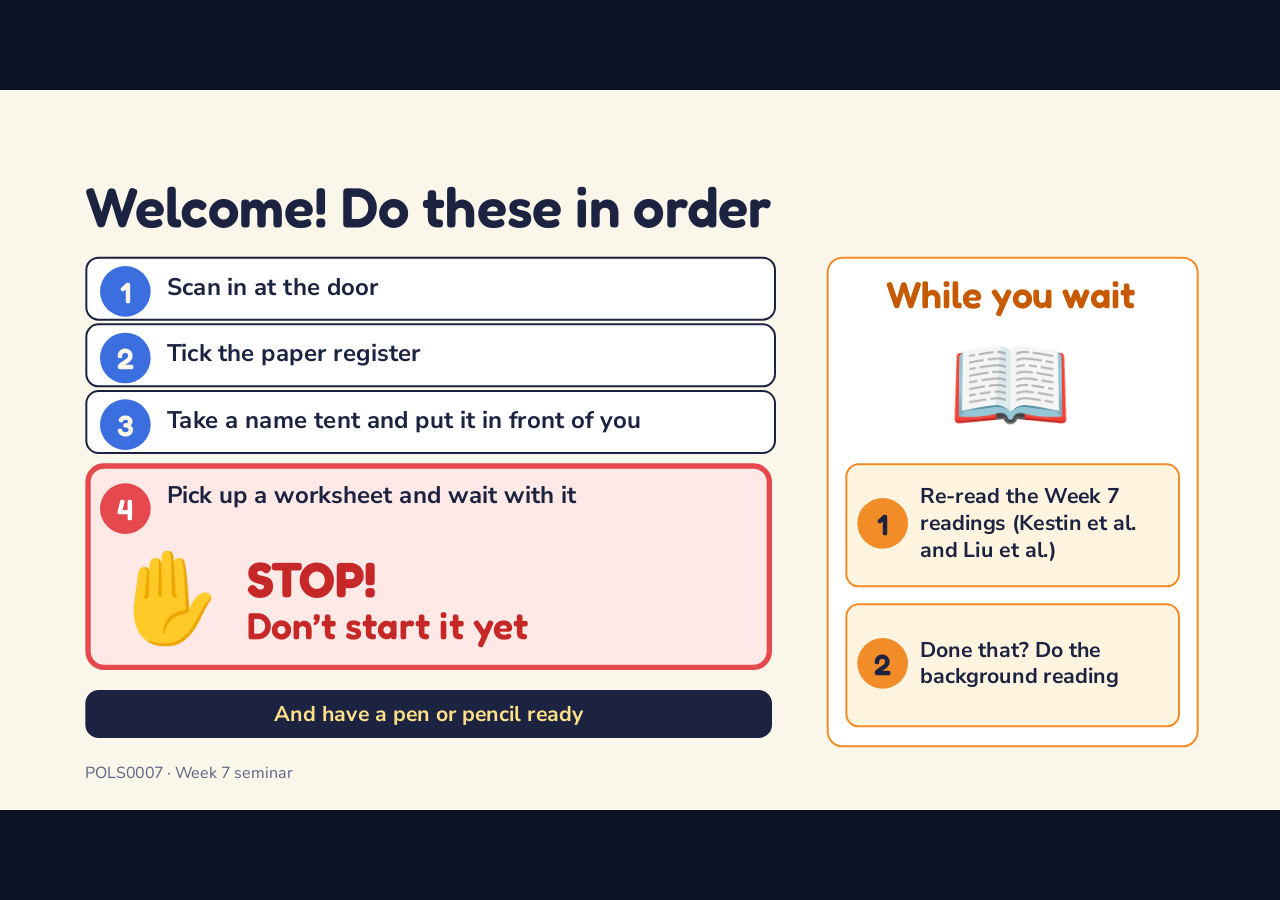
==== w7-d4a9c1/index.html @ 0227f22a "Add Week 7 seminar slide deck (presenter format) Co-Authored-By: Claude Sonnet 5.5 <noreply@anthropi" ====
<!doctype html><html lang="en"><head><meta charset="utf-8"><meta name="viewport" content="width=device-width,initial-scale=1"><meta name="robots" content="noindex,nofollow">
<title>POLS0007 Week 7 Seminar: Randomised experiments in practice</title>
<link rel="preconnect" href="https://fonts.googleapis.com"><link href="https://fonts.googleapis.com/css2?family=Fredoka:wght@400..700&family=Nunito+Sans:wght@400;700;800&display=swap" rel="stylesheet">
<style>
html,body{margin:0;height:100%;background:#0d1226;overflow:hidden;font-family:'Nunito Sans',Arial,sans-serif}
#stage{position:absolute;left:0;top:0;width:1920px;height:1080px;transform-origin:0 0;background:#FBF6EA;overflow:hidden}
#stage>section{position:absolute;left:0;top:0;width:1920px;height:1080px;box-sizing:border-box;overflow:hidden;opacity:0;visibility:hidden;transition:opacity .35s ease,visibility 0s .35s}
#stage>section.cur{opacity:1;visibility:visible;transition:opacity .35s ease}
#stage aside{display:none}
#stage p,#stage h1,#stage h2,#stage h3{margin:0}
#stage [data-build-in]{opacity:0;transition:opacity .45s ease,translate .45s ease,scale .45s ease}
#stage [data-build-in^=rise]{translate:0 28px}
#stage [data-build-in^=pop]{scale:.8}
#stage [data-build-in].on{opacity:1;translate:0 0;scale:1}
x-shape{display:block}
x-shape[kind=arrow-right]{clip-path:polygon(0 30%,62% 30%,62% 0,100% 50%,62% 100%,62% 70%,0 70%)}
/* HUD */
#hud{position:fixed;left:50%;bottom:14px;transform:translateX(-50%);display:flex;gap:8px;align-items:center;background:rgba(27,35,64,.92);color:#fff;border-radius:999px;padding:6px 10px;font-weight:700;font-size:14px;opacity:0;transition:opacity .3s;z-index:50}
#hud.show{opacity:1}
#hud button{font:inherit;color:#fff;background:transparent;border:0;border-radius:999px;padding:6px 12px;cursor:pointer}
#hud button:hover{background:rgba(255,255,255,.18)}
/* picker */
#pick{position:fixed;inset:0;background:#0d1226;z-index:80;display:none;flex-direction:column;padding:24px 4vw;color:#fff}
#pick.open{display:flex}
#pick input{font:inherit;font-size:20px;padding:12px 16px;border-radius:12px;border:3px solid #3B6FE0;background:#fff;color:#1B2340;margin-bottom:12px}
#plist{overflow:auto;flex:1}
.ph{font-family:Fredoka,sans-serif;font-weight:600;color:#F28C28;margin:14px 0 4px;font-size:15px;letter-spacing:1px;text-transform:uppercase}
.pi{display:flex;gap:12px;padding:7px 12px;border-radius:10px;cursor:pointer;font-size:18px}
.pi b{width:42px;color:#8FB3FF}
.pi.sel,.pi:hover{background:#3B6FE0}
.pi.here b::after{content:' •'}
#help{position:fixed;right:16px;top:16px;background:#fff;color:#1B2340;border:3px solid #1B2340;border-radius:16px;padding:14px 18px;z-index:90;display:none;font-size:15px;line-height:1.6}
#help.open{display:block}
#help kbd{background:#EFE7D3;border-radius:6px;padding:1px 7px;font-weight:800}
/* timer */
#tm{position:fixed;z-index:70;background:#1B2340;color:#fff;border-radius:20px;box-shadow:0 8px 30px rgba(0,0,0,.35);border:3px solid #FBF6EA;user-select:none;touch-action:none;font-size:var(--fs,16px);min-width:10em}
#tm.hidden{display:none}
#tm .hd{display:flex;align-items:center;justify-content:space-between;gap:.4em;padding:.35em .6em;cursor:grab;font-weight:800;font-size:.7em;letter-spacing:.1em;text-transform:uppercase;opacity:.8}
#tm .hd button{font:inherit;color:#fff;background:rgba(255,255,255,.15);border:0;border-radius:.6em;padding:.1em .6em;cursor:pointer}
#tm .tt{font-family:Fredoka,sans-serif;font-weight:600;font-size:3.6em;line-height:1;text-align:center;padding:.05em .2em .1em;font-variant-numeric:tabular-nums}
#tm .bar{height:.5em;margin:0 .8em;background:rgba(255,255,255,.2);border-radius:1em;overflow:hidden}
#tm .bar i{display:block;height:100%;width:100%;background:#4CC38A;transition:width .25s linear,background .3s}
#tm .row{display:flex;flex-wrap:wrap;gap:.35em;justify-content:center;padding:.6em .6em .2em}
#tm .row button,#tm .row input{font:inherit;font-size:.8em;font-weight:800;border-radius:.7em;border:0;padding:.4em .7em;cursor:pointer}
#tm .row .pre{background:#3B6FE0;color:#fff}
#tm .row .go{background:#F28C28;color:#1B2340}
#tm .row .rs{background:#EFE7D3;color:#1B2340}
#tm .row input{width:4.2em;cursor:text;background:#fff;color:#1B2340;text-align:center}
#tm .rz{position:absolute;right:2px;bottom:2px;width:1.1em;height:1.1em;cursor:nwse-resize;opacity:.6;background:linear-gradient(135deg,transparent 50%,#fff 50% 58%,transparent 58% 72%,#fff 72% 80%,transparent 80%)}
#tm.warn .bar i,#tm.warn .tt{color:#F5A04A}#tm.warn .bar i{background:#F28C28}
#tm.crit .bar i{background:#E5484D}#tm.crit .tt{color:#FF8A8E}
#tm.done{animation:fl .6s steps(2) infinite}
@keyframes fl{50%{background:#C0392B}}
#tm.pill .bar,#tm.pill .row,#tm.pill .rz,#tm.pill .hd .lab{display:none}
#tm.pill{border-radius:999px;min-width:0}
#tm.pill .tt{font-size:2.2em;padding:0 .5em .05em}
#tm.pill .hd{justify-content:center;padding:.3em .5em 0}
#stage>section.slide{background:#EFE7D3;color:#1B2340;font-family:'Nunito Sans', Arial, sans-serif;padding:128px 128px 160px;display:flex;flex-direction:column;gap:24px}
#stage>section.slide h2{font-family:'Fredoka', Trebuchet MS, sans-serif;font-size:60px;font-weight:600;line-height:1.1}
#stage>section.slide .foot{position:absolute;left:128px;bottom:40px;width:900px;font-size:24px;color:#5A6385}
@keyframes fin{from{opacity:0}to{opacity:1}}
@keyframes rise{from{opacity:0;transform:translateY(40px)}to{opacity:1;transform:translateY(0px)}}
@keyframes grow{from{opacity:0;transform:scaleY(0)}to{opacity:1;transform:scaleY(1)}}
@keyframes growx{from{opacity:0;transform:scaleX(0)}to{opacity:1;transform:scaleX(1)}}
@keyframes draw{from{stroke-dashoffset:1}to{stroke-dashoffset:0}}
@keyframes drop{from{opacity:0;transform:translateY(-120px)}to{opacity:1;transform:translateY(0px)}}
#stage>section.cur .a10{animation:fin .6s ease 1.0s both}
#stage>section.cur .a100{animation:fin .6s ease 10.0s both}
#stage>section.cur .a102{animation:fin .6s ease 10.2s both}
#stage>section.cur .a110{animation:fin .6s ease 11.0s both}
#stage>section.cur .a12{animation:fin .6s ease 1.2s both}
#stage>section.cur .a120{animation:fin .6s ease 12.0s both}
#stage>section.cur .a14{animation:fin .6s ease 1.4s both}
#stage>section.cur .a15{animation:fin .6s ease 1.5s both}
#stage>section.cur .a16{animation:fin .6s ease 1.6s both}
#stage>section.cur .a18{animation:fin .6s ease 1.8s both}
#stage>section.cur .a2{animation:fin .6s ease 0.2s both}
#stage>section.cur .a20{animation:fin .6s ease 2.0s both}
#stage>section.cur .a22{animation:fin .6s ease 2.2s both}
#stage>section.cur .a24{animation:fin .6s ease 2.4s both}
#stage>section.cur .a26{animation:fin .6s ease 2.6s both}
#stage>section.cur .a28{animation:fin .6s ease 2.8s both}
#stage>section.cur .a3{animation:fin .6s ease 0.3s both}
#stage>section.cur .a30{animation:fin .6s ease 3.0s both}
#stage>section.cur .a32{animation:fin .6s ease 3.1999999999999997s both}
#stage>section.cur .a34{animation:fin .6s ease 3.4s both}
#stage>section.cur .a35{animation:fin .6s ease 3.5s both}
#stage>section.cur .a36{animation:fin .6s ease 3.6s both}
#stage>section.cur .a38{animation:fin .6s ease 3.8s both}
#stage>section.cur .a4{animation:fin .6s ease 0.4s both}
#stage>section.cur .a40{animation:fin .6s ease 4.0s both}
#stage>section.cur .a42{animation:fin .6s ease 4.2s both}
#stage>section.cur .a44{animation:fin .6s ease 4.4s both}
#stage>section.cur .a48{animation:fin .6s ease 4.8s both}
#stage>section.cur .a5{animation:fin .6s ease 0.5s both}
#stage>section.cur .a50{animation:fin .6s ease 4.999999999999999s both}
#stage>section.cur .a52{animation:fin .6s ease 5.2s both}
#stage>section.cur .a54{animation:fin .6s ease 5.4s both}
#stage>section.cur .a56{animation:fin .6s ease 5.6000000000000005s both}
#stage>section.cur .a6{animation:fin .6s ease 0.6s both}
#stage>section.cur .a64{animation:fin .6s ease 6.4s both}
#stage>section.cur .a66{animation:fin .6s ease 6.6s both}
#stage>section.cur .a70{animation:fin .6s ease 7.0s both}
#stage>section.cur .a74{animation:fin .6s ease 7.4s both}
#stage>section.cur .a76{animation:fin .6s ease 7.6s both}
#stage>section.cur .a8{animation:fin .6s ease 0.8s both}
#stage>section.cur .a86{animation:fin .6s ease 8.6s both}
#stage>section.cur .a9{animation:fin .6s ease 0.8999999999999999s both}
#stage>section.cur .a90{animation:fin .6s ease 9.0s both}
#stage>section.cur .a94{animation:fin .6s ease 9.4s both}
#stage>section.cur .a98{animation:fin .6s ease 9.8s both}
#stage>section.cur .d20_10{stroke-dasharray:1;animation:draw 1.0s ease 2.0s both}
#stage>section.cur .d74_10{stroke-dasharray:1;animation:draw 1.0s ease 7.4s both}
#stage>section.cur .d86_10{stroke-dasharray:1;animation:draw 1.0s ease 8.6s both}
#stage>section.cur .d8_10{stroke-dasharray:1;animation:draw 1.0s ease 0.8s both}
#stage>section.cur .g10{transform-box:fill-box;transform-origin:50% 100%;animation:grow .7s ease 1.02s both}
#stage>section.cur .g11{transform-box:fill-box;transform-origin:50% 100%;animation:grow .7s ease 1.1400000000000001s both}
#stage>section.cur .g12{transform-box:fill-box;transform-origin:50% 100%;animation:grow .7s ease 1.22s both}
#stage>section.cur .g13{transform-box:fill-box;transform-origin:50% 100%;animation:grow .7s ease 1.34s both}
#stage>section.cur .g14{transform-box:fill-box;transform-origin:50% 100%;animation:grow .7s ease 1.42s both}
#stage>section.cur .g15{transform-box:fill-box;transform-origin:50% 100%;animation:grow .7s ease 1.54s both}
#stage>section.cur .g16{transform-box:fill-box;transform-origin:50% 100%;animation:grow .7s ease 1.62s both}
#stage>section.cur .g17{transform-box:fill-box;transform-origin:50% 100%;animation:grow .7s ease 1.7000000000000002s both}
#stage>section.cur .g29{transform-box:fill-box;transform-origin:50% 100%;animation:grow .7s ease 2.94s both}
#stage>section.cur .g3{transform-box:fill-box;transform-origin:50% 100%;animation:grow .7s ease 0.3s both}
#stage>section.cur .g30{transform-box:fill-box;transform-origin:50% 100%;animation:grow .7s ease 3.02s both}
#stage>section.cur .g31{transform-box:fill-box;transform-origin:50% 100%;animation:grow .7s ease 3.1399999999999997s both}
#stage>section.cur .g32{transform-box:fill-box;transform-origin:50% 100%;animation:grow .7s ease 3.2199999999999998s both}
#stage>section.cur .g33{transform-box:fill-box;transform-origin:50% 100%;animation:grow .7s ease 3.34s both}
#stage>section.cur .g34{transform-box:fill-box;transform-origin:50% 100%;animation:grow .7s ease 3.42s both}
#stage>section.cur .g35{transform-box:fill-box;transform-origin:50% 100%;animation:grow .7s ease 3.54s both}
#stage>section.cur .g36{transform-box:fill-box;transform-origin:50% 100%;animation:grow .7s ease 3.62s both}
#stage>section.cur .g37{transform-box:fill-box;transform-origin:50% 100%;animation:grow .7s ease 3.7s both}
#stage>section.cur .g49{transform-box:fill-box;transform-origin:50% 100%;animation:grow .7s ease 4.94s both}
#stage>section.cur .g50{transform-box:fill-box;transform-origin:50% 100%;animation:grow .7s ease 5.0200000000000005s both}
#stage>section.cur .g51{transform-box:fill-box;transform-origin:50% 100%;animation:grow .7s ease 5.140000000000001s both}
#stage>section.cur .g52{transform-box:fill-box;transform-origin:50% 100%;animation:grow .7s ease 5.220000000000001s both}
#stage>section.cur .g53{transform-box:fill-box;transform-origin:50% 100%;animation:grow .7s ease 5.340000000000001s both}
#stage>section.cur .g54{transform-box:fill-box;transform-origin:50% 100%;animation:grow .7s ease 5.42s both}
#stage>section.cur .g55{transform-box:fill-box;transform-origin:50% 100%;animation:grow .7s ease 5.54s both}
#stage>section.cur .g56{transform-box:fill-box;transform-origin:50% 100%;animation:grow .7s ease 5.62s both}
#stage>section.cur .g57{transform-box:fill-box;transform-origin:50% 100%;animation:grow .7s ease 5.7s both}
#stage>section.cur .g58{transform-box:fill-box;transform-origin:50% 100%;animation:grow .7s ease 5.8s both}
#stage>section.cur .g59{transform-box:fill-box;transform-origin:50% 100%;animation:grow .7s ease 5.8999999999999995s both}
#stage>section.cur .g6{transform-box:fill-box;transform-origin:50% 100%;animation:grow .7s ease 0.6s both}
#stage>section.cur .g60{transform-box:fill-box;transform-origin:50% 100%;animation:grow .7s ease 6.0s both}
#stage>section.cur .g61{transform-box:fill-box;transform-origin:50% 100%;animation:grow .7s ease 6.1s both}
#stage>section.cur .g62{transform-box:fill-box;transform-origin:50% 100%;animation:grow .7s ease 6.2s both}
#stage>section.cur .g63{transform-box:fill-box;transform-origin:50% 100%;animation:grow .7s ease 6.3s both}
#stage>section.cur .g64{transform-box:fill-box;transform-origin:50% 100%;animation:grow .7s ease 6.4s both}
#stage>section.cur .g65{transform-box:fill-box;transform-origin:50% 100%;animation:grow .7s ease 6.5s both}
#stage>section.cur .g66{transform-box:fill-box;transform-origin:50% 100%;animation:grow .7s ease 6.6s both}
#stage>section.cur .g67{transform-box:fill-box;transform-origin:50% 100%;animation:grow .7s ease 6.7s both}
#stage>section.cur .g68{transform-box:fill-box;transform-origin:50% 100%;animation:grow .7s ease 6.8s both}
#stage>section.cur .g69{transform-box:fill-box;transform-origin:50% 100%;animation:grow .7s ease 6.9s both}
#stage>section.cur .g9{transform-box:fill-box;transform-origin:50% 100%;animation:grow .7s ease 0.9400000000000001s both}
#stage>section.cur .p56{animation:drop .6s ease 5.6s both}
#stage>section.cur .p57{animation:drop .6s ease 5.72s both}
#stage>section.cur .p58{animation:drop .6s ease 5.84s both}
#stage>section.cur .p60{animation:drop .6s ease 5.96s both}
#stage>section.cur .p61{animation:drop .6s ease 6.08s both}
#stage>section.cur .p62{animation:drop .6s ease 6.199999999999999s both}
#stage>section.cur .p63{animation:drop .6s ease 6.319999999999999s both}
#stage>section.cur .p64{animation:drop .6s ease 6.4399999999999995s both}
#stage>section.cur .p66{animation:drop .6s ease 6.56s both}
#stage>section.cur .p67{animation:drop .6s ease 6.68s both}
#stage>section.cur .p68{animation:drop .6s ease 6.8s both}
#stage>section.cur .p69{animation:drop .6s ease 6.92s both}
#stage>section.cur .p70{animation:drop .6s ease 7.039999999999999s both}
#stage>section.cur .p72{animation:drop .6s ease 7.16s both}
#stage>section.cur .p73{animation:drop .6s ease 7.279999999999999s both}
#stage>section.cur .p74{animation:drop .6s ease 7.3999999999999995s both}
#stage>section.cur .p75{animation:drop .6s ease 7.52s both}
#stage>section.cur .p76{animation:drop .6s ease 7.64s both}
#stage>section.cur .p78{animation:drop .6s ease 7.76s both}
#stage>section.cur .p79{animation:drop .6s ease 7.879999999999999s both}
#stage>section.cur .p80{animation:drop .6s ease 8.0s both}
#stage>section.cur .p81{animation:drop .6s ease 8.12s both}
#stage>section.cur .p82{animation:drop .6s ease 8.239999999999998s both}
#stage>section.cur .p84{animation:drop .6s ease 8.36s both}
#stage>section.cur .p85{animation:drop .6s ease 8.48s both}
#stage>section.cur .p86{animation:drop .6s ease 8.6s both}
#stage>section.cur .p87{animation:drop .6s ease 8.719999999999999s both}
#stage>section.cur .p88{animation:drop .6s ease 8.84s both}
#stage>section.cur .p90{animation:drop .6s ease 8.959999999999999s both}
#stage>section.cur .p91{animation:drop .6s ease 9.08s both}
#stage>section.cur .r14{animation:rise .7s ease 1.4s both}
#stage>section.cur .r28{animation:rise .7s ease 2.8s both}
#stage>section.cur .r42{animation:rise .7s ease 4.199999999999999s both}
#stage>section.cur .x18{transform-box:fill-box;transform-origin:0% 50%;animation:growx .9s ease 1.8s both}
#stage>section.cur .x6{transform-box:fill-box;transform-origin:0% 50%;animation:growx .9s ease 0.6s both}


#stage>section.s7{padding:64px 96px 70px;gap:18px;font-size:39px}
#stage>section.s7 h2{font-size:67px}
#stage>section.s7.dk h2{color:#FBF6EA}
.dot{display:block;border-radius:50%;box-sizing:border-box}
.tag{display:inline-block;padding:4px 16px;border-radius:999px;color:#fff;font-weight:800;font-size:29px;font-family:Fredoka,sans-serif;white-space:nowrap}
.chip{padding:12px 26px;border-radius:999px;color:#fff;font-size:44px;font-weight:800;font-family:Fredoka,sans-serif}
.num{width:76px;height:76px;min-width:76px;border-radius:50%;color:#fff;font-family:Fredoka,sans-serif;font-size:53px;font-weight:600;display:flex;align-items:center;justify-content:center;border:3px solid #1B2340}
.tkr{display:flex;gap:26px;align-items:center;background:#fff;border:5px solid #1B2340;border-radius:22px;padding:14px 26px}
.tcard{background:#fff;border:5px solid #1B2340;border-radius:24px;padding:22px 28px;box-sizing:border-box}
.cmp{display:grid;grid-template-columns:280px 690px 690px;gap:12px;font-size:39px}
.cmp .ch{color:#fff;font-family:Fredoka,sans-serif;font-size:51px;font-weight:600;text-align:center;border-radius:16px;padding:6px}
.cmp .rl{font-weight:800;color:#5A6385;font-size:34px;text-transform:uppercase;letter-spacing:1px;align-self:center}
.cmp .cc{background:#fff;border:4px solid #1B2340;border-radius:16px;padding:12px 18px;line-height:1.2;display:flex;align-items:center}
.pn{background:#fff;border:4px solid #1B2340;border-radius:20px;padding:14px;box-sizing:border-box}
.ch2{width:70px;height:70px;border-radius:14px;border:4px solid #1B2340;background:#fff;display:flex;align-items:center;justify-content:center;font-family:Fredoka,sans-serif;font-size:44px;font-weight:600}
.ch2.gone{opacity:.25;text-decoration:line-through}
.mq .why0{}
.mq .qtag{font-family:Fredoka,sans-serif;color:#F28C28;font-size:39px;font-weight:600;letter-spacing:2px;text-transform:uppercase}
.mq .stem{font-size:48px;font-weight:800;line-height:1.2;margin-bottom:6px}
.mgrid{display:grid;grid-template-columns:1fr 1fr;gap:22px}
.mc{background:#fff;border:5px solid #1B2340;border-radius:24px;padding:20px 26px;box-sizing:border-box;min-height:300px}
.ltr{min-width:62px;height:62px;border-radius:50%;background:#1B2340;color:#fff;font-family:Fredoka,sans-serif;font-size:44px;font-weight:600;display:flex;align-items:center;justify-content:center}
.cand{position:relative;background:#fff;border:4px solid #1B2340;border-radius:20px;padding:14px 26px}
.star{background:#2E8B57;color:#fff;font-weight:800;font-size:32px;border-radius:999px;padding:4px 18px}
table.t3{border-collapse:separate;border-spacing:0 8px;width:100%;font-size:39px}
table.t3 th{font-size:32px;color:#5A6385;text-align:center;padding:4px 10px;text-transform:uppercase;letter-spacing:1px}
table.t3 td{background:#fff;border-top:4px solid #1B2340;border-bottom:4px solid #1B2340;padding:10px 14px;text-align:center;font-weight:700}
table.t3 td:first-child{border-left:4px solid #1B2340;border-radius:16px 0 0 16px;text-align:left}
table.t3 td:last-child{border-right:4px solid #1B2340;border-radius:0 16px 16px 0}
table.t3 tr.g td{background:#FFF3E4}
table.t3 td.lab{text-align:left;font-weight:800}
#stage [data-build-in]td,#stage td[data-build-in]{transition:opacity .45s}
</style></head><body>
<div id="stage">
<section id="welcome" data-transition="fade" style="background:#FBF6EA;color:#1B2340;font-family:'Nunito Sans', Arial, sans-serif;padding:128px 128px 160px;display:flex;flex-direction:column;gap:24px">
<div style="position:absolute;left:0;top:0;width:1920px;height:1080px;background:#FBF6EA"></div><h2 style="position:relative;font-family:'Fredoka', Trebuchet MS, sans-serif;font-size:84px;font-weight:600;line-height:1.1">Welcome! Do these in order</h2><div style="position:absolute;left:128px;top:250px;width:1030px;height:90px;background:#FFFFFF;border:3px solid #1B2340;border-radius:20px"></div><div style="position:absolute;left:150px;top:264px;width:76px;height:76px;border-radius:38px;background:#3B6FE0;display:flex;align-items:center;justify-content:center"><p style="font-family:'Fredoka', Trebuchet MS, sans-serif;font-size:44px;font-weight:600;color:#FBF6EA">1</p></div><div style="position:absolute;left:250px;top:250px;width:890px;height:90px;display:flex;flex-direction:column;justify-content:center"><p style="font-size:36px;font-weight:700;line-height:1.25;color:#1B2340">Scan in at the door</p></div><div style="position:absolute;left:128px;top:350px;width:1030px;height:90px;background:#FFFFFF;border:3px solid #1B2340;border-radius:20px"></div><div style="position:absolute;left:150px;top:364px;width:76px;height:76px;border-radius:38px;background:#3B6FE0;display:flex;align-items:center;justify-content:center"><p style="font-family:'Fredoka', Trebuchet MS, sans-serif;font-size:44px;font-weight:600;color:#FBF6EA">2</p></div><div style="position:absolute;left:250px;top:350px;width:890px;height:90px;display:flex;flex-direction:column;justify-content:center"><p style="font-size:36px;font-weight:700;line-height:1.25;color:#1B2340">Tick the paper register</p></div><div style="position:absolute;left:128px;top:450px;width:1030px;height:90px;background:#FFFFFF;border:3px solid #1B2340;border-radius:20px"></div><div style="position:absolute;left:150px;top:464px;width:76px;height:76px;border-radius:38px;background:#3B6FE0;display:flex;align-items:center;justify-content:center"><p style="font-family:'Fredoka', Trebuchet MS, sans-serif;font-size:44px;font-weight:600;color:#FBF6EA">3</p></div><div style="position:absolute;left:250px;top:450px;width:890px;height:90px;display:flex;flex-direction:column;justify-content:center"><p style="font-size:36px;font-weight:700;line-height:1.25;color:#1B2340">Take a name tent and put it in front of you</p></div><div style="position:absolute;left:128px;top:560px;width:1030px;height:310px;background:#FFE9E6;border:8px solid #E5484D;border-radius:28px;box-sizing:border-box"></div><div style="position:absolute;left:150px;top:590px;width:76px;height:76px;border-radius:38px;background:#E5484D;display:flex;align-items:center;justify-content:center"><p style="font-family:'Fredoka', Trebuchet MS, sans-serif;font-size:44px;font-weight:600;color:#FFFFFF">4</p></div><div style="position:absolute;left:250px;top:586px;width:880px"><p style="font-size:36px;font-weight:700;line-height:1.25;color:#1B2340">Pick up a worksheet and wait with it</p></div><div style="position:absolute;left:160px;top:690px;width:190px;height:150px;display:flex;align-items:center;justify-content:center"><p style="font-size:130px;line-height:1">✋</p></div><div style="position:absolute;left:370px;top:680px;width:760px;height:170px;display:flex;flex-direction:column;justify-content:center"><p style="font-family:'Fredoka', Trebuchet MS, sans-serif;font-size:74px;font-weight:700;line-height:1.05;color:#C62828">STOP!</p><p style="font-family:'Fredoka', Trebuchet MS, sans-serif;font-size:56px;font-weight:600;line-height:1.1;color:#C62828">Don’t start it yet</p></div><div style="position:absolute;left:128px;top:900px;width:1030px;height:72px;background:#1B2340;border-radius:20px;display:flex;flex-direction:column;justify-content:center"><p style="font-size:32px;font-weight:700;color:#FFE08A;text-align:center">And have a pen or pencil ready</p></div><div style="position:absolute;left:1240px;top:250px;width:552px;height:730px;background:#FFFFFF;border:3px solid #F28C28;border-radius:24px"></div><p style="position:absolute;left:1240px;top:276px;width:552px;font-family:'Fredoka', Trebuchet MS, sans-serif;font-size:56px;font-weight:600;text-align:center;line-height:1.1;color:#C55A00">While you wait</p><p style="position:absolute;left:1240px;top:370px;width:552px;font-size:150px;text-align:center;line-height:1">📖</p><div style="position:absolute;left:1268px;top:560px;width:496px;height:180px;background:#FFF4E0;border:3px solid #F28C28;border-radius:20px"></div><div style="position:absolute;left:1286px;top:612px;width:76px;height:76px;border-radius:38px;background:#F28C28;display:flex;align-items:center;justify-content:center"><p style="font-family:'Fredoka', Trebuchet MS, sans-serif;font-size:44px;font-weight:600;color:#1B2340">1</p></div><div style="position:absolute;left:1380px;top:560px;width:370px;height:180px;display:flex;flex-direction:column;justify-content:center"><p style="font-size:32px;font-weight:700;line-height:1.25;color:#1B2340">Re-read the Week 7 readings (Kestin et al. and Liu et al.)</p></div><div style="position:absolute;left:1268px;top:770px;width:496px;height:180px;background:#FFF4E0;border:3px solid #F28C28;border-radius:20px"></div><div style="position:absolute;left:1286px;top:822px;width:76px;height:76px;border-radius:38px;background:#F28C28;display:flex;align-items:center;justify-content:center"><p style="font-family:'Fredoka', Trebuchet MS, sans-serif;font-size:44px;font-weight:600;color:#1B2340">2</p></div><div style="position:absolute;left:1380px;top:770px;width:370px;height:180px;display:flex;flex-direction:column;justify-content:center"><p style="font-size:32px;font-weight:700;line-height:1.25;color:#1B2340">Done that? Do the background reading</p></div><p style="position:absolute;left:128px;bottom:40px;width:900px;font-size:24px;color:#5A6385">POLS0007 · Week 7 seminar</p>
<aside>Leave this up as people arrive. Steps 1 to 4 are the routine; the right-hand card is what to do while we wait. The worksheet stays face down until we start together, and nobody writes on it yet.</aside>
</section>
<section id="title" class="slide s7 " data-transition="fade" style=""><div style="position:absolute;left:0;top:0;width:1920px;height:1080px;background:#1B2340"></div>
<div style="position:relative;color:#FBF6EA"><div style="font-size:40px;font-weight:800;letter-spacing:3px;color:#F28C28;text-transform:uppercase">POLS0007 · Week 7 seminar</div>
<div style="font-family:Fredoka,sans-serif;font-size:104px;font-weight:600;line-height:1.05;margin-top:24px">Randomised experiments in practice</div>
<div style="font-size:54px;margin-top:40px;line-height:1.25">Does an AI tutor help students learn?<br><span style="color:#8FB3FF">Two randomised trials, two different answers.</span></div>
<div style="display:flex;gap:22px;margin-top:70px;flex-wrap:wrap"><div class="" data-build-in="fade 1" style=""><div class="chip" style="background:#3B6FE0">1 · The two studies</div></div><div class="" data-build-in="fade 2" style=""><div class="chip" style="background:#F28C28">2 · Key takeaways</div></div><div class="" data-build-in="fade 3" style=""><div class="chip" style="background:#2E8B57">3 · Core ideas + practice questions</div></div><div class="" data-build-in="fade 4" style=""><div class="chip" style="background:#8A5CC8">4 · Worksheet Q1, Q2, Q3</div></div><div class="" data-build-in="fade 5" style=""><div class="chip" style="background:#E5484D">5 · Quiz (last 5 min)</div></div></div></div></section>
<section id="kestin" class="slide s7 " data-transition="fade" style=""><h2>Study 1: Kestin et al. (Harvard, 2025)</h2><div style="display:flex;align-items:stretch;gap:0;margin-top:10px">
<div class="" data-build-in="fade 1" style=""><div style="border:5px solid #3B6FE0;background:#EAF0FF;border-radius:22px;padding:18px 22px;font-size:41px;line-height:1.2;width:400px;height:470px;box-sizing:border-box;flex-shrink:0;"><div style="font-size:31px;font-weight:800;letter-spacing:1.5px;text-transform:uppercase;color:#5A6385;margin-bottom:6px">Who</div><b>194</b> eligible Harvard physics students<br><span style="font-size:34px;color:#5A6385">(233 enrolled)</span></div></div>
<div class="" data-build-in="fade 2" style=""><div style="flex-shrink:0;display:flex;flex-direction:column;align-items:center;justify-content:center;width:190px"><div style="font-size:25px;font-weight:800;color:#5A6385;text-align:center;line-height:1.1">randomised</div><div style="font-size:84px;line-height:1;color:#F28C28;font-weight:800">→</div></div></div>
<div class="" data-build-in="fade 2" style=""><div style="border:5px solid #F28C28;background:#FFF3E4;border-radius:22px;padding:18px 22px;font-size:41px;line-height:1.2;width:420px;height:470px;box-sizing:border-box;flex-shrink:0;"><div style="font-size:31px;font-weight:800;letter-spacing:1.5px;text-transform:uppercase;color:#5A6385;margin-bottom:6px">Randomised</div><b>The order</b> of two lessons. Every student gets <b>both</b> (a “crossover”)</div></div>
<div class="" data-build-in="fade 3" style=""><div style="flex-shrink:0;display:flex;flex-direction:column;align-items:center;justify-content:center;width:100px"><div style="font-size:25px;font-weight:800;color:#5A6385;text-align:center;line-height:1.1"></div><div style="font-size:84px;line-height:1;color:#F28C28;font-weight:800">→</div></div></div>
<div style="display:flex;flex-direction:column;gap:18px;width:600px">
<div class="" data-build-in="fade 3" style=""><div style="border:5px solid #2E8B57;background:#E6F5EC;border-radius:22px;padding:18px 22px;font-size:41px;line-height:1.2;height:226px;box-sizing:border-box;flex-shrink:0;"><div style="font-size:31px;font-weight:800;letter-spacing:1.5px;text-transform:uppercase;color:#2E8B57;margin-bottom:6px">Treatment (X)</div>AI tutor at home<br><span style="font-size:34px">PS2 Pal, built on GPT-4</span></div></div>
<div class="" data-build-in="fade 3" style=""><div style="border:5px solid #5A6385;background:#fff;border-radius:22px;padding:18px 22px;font-size:41px;line-height:1.2;height:226px;box-sizing:border-box;flex-shrink:0;"><div style="font-size:31px;font-weight:800;letter-spacing:1.5px;text-transform:uppercase;color:#5A6385;margin-bottom:6px">Control</div>75-minute active-learning class</div></div>
</div></div>
<div style="display:flex;gap:30px;margin-top:30px;align-items:stretch">
<div class="" data-build-in="fade 4" style=""><div style="border:5px solid #1B2340;background:#fff;border-radius:22px;padding:18px 22px;font-size:41px;line-height:1.2;width:840px;height:240px;box-sizing:border-box;flex-shrink:0;"><div style="font-size:31px;font-weight:800;letter-spacing:1.5px;text-transform:uppercase;color:#5A6385;margin-bottom:6px">Outcome (Y)</div>Short post-test straight after each lesson<br><span style="font-size:36px">Post-test N = <b>142</b> (AI), <b>174</b> (class)</span></div></div>
<div class="" data-build-in="fade 5" style=""><div style="border:5px solid #2E8B57;background:#E6F5EC;border-radius:22px;padding:18px 22px;font-size:41px;line-height:1.2;width:840px;height:240px;box-sizing:border-box;flex-shrink:0;"><div style="font-size:31px;font-weight:800;letter-spacing:1.5px;text-transform:uppercase;color:#2E8B57;margin-bottom:6px">Result</div>AI group scored higher: <b>+0.63 SD</b><br><span style="font-size:36px">(median 4.5 vs 3.5)</span></div></div>
</div></section>
<section id="liu" class="slide s7 " data-transition="fade" style=""><h2>Study 2: Liu et al. (Maryland, 2026)</h2><div style="display:flex;align-items:stretch;gap:0;margin-top:10px">
<div class="" data-build-in="fade 1" style=""><div style="border:5px solid #3B6FE0;background:#EAF0FF;border-radius:22px;padding:18px 22px;font-size:41px;line-height:1.2;width:400px;height:470px;box-sizing:border-box;flex-shrink:0;"><div style="font-size:31px;font-weight:800;letter-spacing:1.5px;text-transform:uppercase;color:#5A6385;margin-bottom:6px">Who</div><b>30</b> instructors<br><span style="font-size:36px">34 sections · <b>2,379</b> students<br>in 13 blocks</span></div></div>
<div class="" data-build-in="fade 2" style=""><div style="flex-shrink:0;display:flex;flex-direction:column;align-items:center;justify-content:center;width:190px"><div style="font-size:25px;font-weight:800;color:#5A6385;text-align:center;line-height:1.1">randomised</div><div style="font-size:84px;line-height:1;color:#F28C28;font-weight:800">→</div></div></div>
<div class="" data-build-in="fade 2" style=""><div style="border:5px solid #F28C28;background:#FFF3E4;border-radius:22px;padding:18px 22px;font-size:41px;line-height:1.2;width:420px;height:470px;box-sizing:border-box;flex-shrink:0;"><div style="font-size:31px;font-weight:800;letter-spacing:1.5px;text-transform:uppercase;color:#5A6385;margin-bottom:6px">Randomised</div><b>Instructors</b>, within blocks. Their whole section gets the same condition</div></div>
<div class="" data-build-in="fade 3" style=""><div style="flex-shrink:0;display:flex;flex-direction:column;align-items:center;justify-content:center;width:100px"><div style="font-size:25px;font-weight:800;color:#5A6385;text-align:center;line-height:1.1"></div><div style="font-size:84px;line-height:1;color:#F28C28;font-weight:800">→</div></div></div>
<div style="display:flex;flex-direction:column;gap:18px;width:600px">
<div class="" data-build-in="fade 3" style=""><div style="border:5px solid #2E8B57;background:#E6F5EC;border-radius:22px;padding:18px 22px;font-size:36px;line-height:1.2;height:226px;box-sizing:border-box;flex-shrink:0;"><div style="font-size:31px;font-weight:800;letter-spacing:1.5px;text-transform:uppercase;color:#2E8B57;margin-bottom:6px">Treatment (X)</div>Virtual Study Assistant (VSA), built on GPT-4o, available in the course</div></div>
<div class="" data-build-in="fade 3" style=""><div style="border:5px solid #5A6385;background:#fff;border-radius:22px;padding:18px 22px;font-size:36px;line-height:1.2;height:226px;box-sizing:border-box;flex-shrink:0;"><div style="font-size:31px;font-weight:800;letter-spacing:1.5px;text-transform:uppercase;color:#5A6385;margin-bottom:6px">Control</div>No VSA<br><span style="font-size:34px">ChatGPT and Gemini still open to everyone</span></div></div>
</div></div>
<div style="display:flex;gap:30px;margin-top:30px;align-items:stretch">
<div class="" data-build-in="fade 4" style=""><div style="border:5px solid #1B2340;background:#fff;border-radius:22px;padding:18px 22px;font-size:41px;line-height:1.2;width:840px;height:240px;box-sizing:border-box;flex-shrink:0;"><div style="font-size:31px;font-weight:800;letter-spacing:1.5px;text-transform:uppercase;color:#5A6385;margin-bottom:6px">Outcome (Y)</div>Final grade, homework, Moodle activity, participation<br><span style="font-size:36px">End of semester</span></div></div>
<div class="" data-build-in="fade 5" style=""><div style="border:5px solid #E5484D;background:#FFE9E6;border-radius:22px;padding:18px 22px;font-size:41px;line-height:1.2;width:840px;height:240px;box-sizing:border-box;flex-shrink:0;"><div style="font-size:31px;font-weight:800;letter-spacing:1.5px;text-transform:uppercase;color:#E5484D;margin-bottom:6px">Result</div>Final grade <b>−2.68</b> points<br><span style="font-size:36px">Only <b>~15%</b> of treated students used the VSA at all</span></div></div>
</div></section>
<section id="compare" class="slide s7 " data-transition="fade" style=""><h2>Side by side: what is different?</h2><div class="cmp"><div></div><div class="ch" style="background:#3B6FE0">Kestin</div><div class="ch" style="background:#8A5CC8">Liu</div><div class="" data-build-in="fade 1" style="display:contents"><div class="rl">Randomised unit</div></div><div class="" data-build-in="fade 1" style="display:contents"><div class="cc">Students (order of lessons)</div><div class="cc">Instructors (whole sections)</div></div><div class="" data-build-in="fade 2" style="display:contents"><div class="rl">Number</div></div><div class="" data-build-in="fade 2" style="display:contents"><div class="cc">194 eligible, 142 / 174 post-tests</div><div class="cc">30 instructors, 2,379 students</div></div><div class="" data-build-in="fade 3" style="display:contents"><div class="rl">Treatment</div></div><div class="" data-build-in="fade 3" style="display:contents"><div class="cc">AI tutor designed to guide, at home</div><div class="cc">General AI assistant; default gives direct answers</div></div><div class="" data-build-in="fade 4" style="display:contents"><div class="rl">Control</div></div><div class="" data-build-in="fade 4" style="display:contents"><div class="cc">75-minute active-learning class</div><div class="cc">No VSA (other AI tools still available)</div></div><div class="" data-build-in="fade 5" style="display:contents"><div class="rl">Outcome</div></div><div class="" data-build-in="fade 5" style="display:contents"><div class="cc">Short post-test, straight after</div><div class="cc">Final grades and Moodle activity, end of term</div></div><div class="" data-build-in="fade 6" style="display:contents"><div class="rl">Result</div></div><div class="" data-build-in="fade 6" style="display:contents"><div class="cc">+0.63 SD</div><div class="cc">−2.68 points (about −0.27 SD)</div></div></div></section>
<section id="takeaways-start" class="slide s7 " data-transition="fade" style=""><h2>Five ideas to take away today</h2><div style="display:flex;flex-direction:column;gap:16px"><div class="" data-build-in="fade 1" style=""><div class="tkr" style="border-color:#3B6FE0"><div class="num" style="background:#3B6FE0">1</div><div><div style="font-size:40px;font-weight:800;line-height:1.15">Random sampling and random assignment do different jobs</div><div style="font-size:32px;line-height:1.2;margin-top:4px;color:#3E4766">Sampling → can we generalise (external validity). Assignment → is the comparison fair (internal validity).</div></div></div></div><div class="" data-build-in="fade 2" style=""><div class="tkr" style="border-color:#F28C28"><div class="num" style="background:#F28C28">2</div><div><div style="font-size:40px;font-weight:800;line-height:1.15">Ask three questions of any experiment</div><div style="font-size:32px;line-height:1.2;margin-top:4px;color:#3E4766">Who was randomised? Who is still in the analysis (attrition)? Who actually got the treatment (take-up)?</div></div></div></div><div class="" data-build-in="fade 3" style=""><div class="tkr" style="border-color:#B58900"><div class="num" style="background:#B58900">3</div><div><div style="font-size:40px;font-weight:800;line-height:1.15">The average effect in the sample is not automatically the average effect for everyone</div><div style="font-size:32px;line-height:1.2;margin-top:4px;color:#3E4766">Effects differ between people, so who is in the study matters.</div></div></div></div><div class="" data-build-in="fade 4" style=""><div class="tkr" style="border-color:#2E8B57"><div class="num" style="background:#2E8B57">4</div><div><div style="font-size:40px;font-weight:800;line-height:1.15">Name the problem and its direction</div><div style="font-size:32px;line-height:1.2;margin-top:4px;color:#3E4766">Bias pushes the estimate one way. Dilution shrinks it towards zero. Imprecision makes it noisy, with no known direction.</div></div></div></div><div class="" data-build-in="fade 5" style=""><div class="tkr" style="border-color:#8A5CC8"><div class="num" style="background:#8A5CC8">5</div><div><div style="font-size:40px;font-weight:800;line-height:1.15">A good design fixes the problems you spotted</div><div style="font-size:32px;line-height:1.2;margin-top:4px;color:#3E4766">Randomise at the right level, compare with a realistic control, measure the same outcome for everyone at a sensible time.</div></div></div></div></div></section>
<section id="c-sampling" class="slide s7 " data-transition="fade" style=""><h2>Two different random steps</h2><div style="display:flex;align-items:center;gap:10px;margin-top:6px">
<div style="width:540px"><div class="" data-build-in="fade 1" style=""><div style="font-size:36px;font-weight:800;letter-spacing:1.5px;text-transform:uppercase;color:#5A6385;margin-bottom:6px">Everyone we care about</div><div class="pn"><div style="display:flex;flex-wrap:wrap;gap:8px;width:480px;"><i class="dot" style="width:40px;height:40px;background:#B8BFD6"></i><i class="dot" style="width:40px;height:40px;background:#B8BFD6"></i><i class="dot" style="width:40px;height:40px;background:#B8BFD6"></i><i class="dot" style="width:40px;height:40px;background:#B8BFD6"></i><i class="dot" style="width:40px;height:40px;background:#B8BFD6"></i><i class="dot" style="width:40px;height:40px;background:#B8BFD6"></i><i class="dot" style="width:40px;height:40px;background:#B8BFD6"></i><i class="dot" style="width:40px;height:40px;background:#B8BFD6"></i><i class="dot" style="width:40px;height:40px;background:#B8BFD6"></i><i class="dot" style="width:40px;height:40px;background:#B8BFD6"></i><i class="dot" style="width:40px;height:40px;background:#B8BFD6"></i><i class="dot" style="width:40px;height:40px;background:#B8BFD6"></i><i class="dot" style="width:40px;height:40px;background:#B8BFD6"></i><i class="dot" style="width:40px;height:40px;background:#B8BFD6"></i><i class="dot" style="width:40px;height:40px;background:#B8BFD6"></i><i class="dot" style="width:40px;height:40px;background:#B8BFD6"></i><i class="dot" style="width:40px;height:40px;background:#B8BFD6"></i><i class="dot" style="width:40px;height:40px;background:#B8BFD6"></i><i class="dot" style="width:40px;height:40px;background:#B8BFD6"></i><i class="dot" style="width:40px;height:40px;background:#B8BFD6"></i><i class="dot" style="width:40px;height:40px;background:#B8BFD6"></i><i class="dot" style="width:40px;height:40px;background:#B8BFD6"></i><i class="dot" style="width:40px;height:40px;background:#B8BFD6"></i><i class="dot" style="width:40px;height:40px;background:#B8BFD6"></i><i class="dot" style="width:40px;height:40px;background:#B8BFD6"></i><i class="dot" style="width:40px;height:40px;background:#B8BFD6"></i><i class="dot" style="width:40px;height:40px;background:#B8BFD6"></i><i class="dot" style="width:40px;height:40px;background:#B8BFD6"></i><i class="dot" style="width:40px;height:40px;background:#B8BFD6"></i><i class="dot" style="width:40px;height:40px;background:#B8BFD6"></i><i class="dot" style="width:40px;height:40px;background:#B8BFD6"></i><i class="dot" style="width:40px;height:40px;background:#B8BFD6"></i><i class="dot" style="width:40px;height:40px;background:#B8BFD6"></i><i class="dot" style="width:40px;height:40px;background:#B8BFD6"></i><i class="dot" style="width:40px;height:40px;background:#B8BFD6"></i><i class="dot" style="width:40px;height:40px;background:#B8BFD6"></i><i class="dot" style="width:40px;height:40px;background:#B8BFD6"></i><i class="dot" style="width:40px;height:40px;background:#B8BFD6"></i><i class="dot" style="width:40px;height:40px;background:#B8BFD6"></i><i class="dot" style="width:40px;height:40px;background:#B8BFD6"></i></div></div></div></div>
<div class="" data-build-in="fade 2" style=""><div style="flex-shrink:0;display:flex;flex-direction:column;align-items:center;justify-content:center;width:170px"><div style="font-size:29px;font-weight:800;color:#5A6385;text-align:center;line-height:1.1">random<br>sampling</div><div style="font-size:98px;line-height:1;color:#F28C28;font-weight:800">→</div></div></div>
<div style="width:310px"><div class="" data-build-in="fade 2" style=""><div style="font-size:36px;font-weight:800;letter-spacing:1.5px;text-transform:uppercase;color:#5A6385;margin-bottom:6px">The study sample</div><div class="pn"><div style="display:flex;flex-wrap:wrap;gap:10px;width:240px;"><i class="dot" style="width:44px;height:44px;background:#3B6FE0"></i><i class="dot" style="width:44px;height:44px;background:#3B6FE0"></i><i class="dot" style="width:44px;height:44px;background:#3B6FE0"></i><i class="dot" style="width:44px;height:44px;background:#3B6FE0"></i><i class="dot" style="width:44px;height:44px;background:#3B6FE0"></i><i class="dot" style="width:44px;height:44px;background:#3B6FE0"></i><i class="dot" style="width:44px;height:44px;background:#3B6FE0"></i><i class="dot" style="width:44px;height:44px;background:#3B6FE0"></i><i class="dot" style="width:44px;height:44px;background:#3B6FE0"></i><i class="dot" style="width:44px;height:44px;background:#3B6FE0"></i><i class="dot" style="width:44px;height:44px;background:#3B6FE0"></i><i class="dot" style="width:44px;height:44px;background:#3B6FE0"></i></div></div></div></div>
<div class="" data-build-in="fade 3" style=""><div style="flex-shrink:0;display:flex;flex-direction:column;align-items:center;justify-content:center;width:190px"><div style="font-size:29px;font-weight:800;color:#5A6385;text-align:center;line-height:1.1">random<br>assignment</div><div style="font-size:98px;line-height:1;color:#F28C28;font-weight:800">→</div></div></div>
<div style="width:420px"><div class="" data-build-in="fade 3" style=""><div style="display:flex;gap:20px"><div><div style="font-size:36px;font-weight:800;letter-spacing:1.5px;text-transform:uppercase;color:#3B6FE0;margin-bottom:6px">Treated</div><div class="pn"><div style="display:flex;flex-wrap:wrap;gap:10px;width:162px;"><i class="dot" style="width:44px;height:44px;background:#3B6FE0"></i><i class="dot" style="width:44px;height:44px;background:#3B6FE0"></i><i class="dot" style="width:44px;height:44px;background:#3B6FE0"></i><i class="dot" style="width:44px;height:44px;background:#3B6FE0"></i><i class="dot" style="width:44px;height:44px;background:#3B6FE0"></i><i class="dot" style="width:44px;height:44px;background:#3B6FE0"></i></div></div></div><div><div style="font-size:36px;font-weight:800;letter-spacing:1.5px;text-transform:uppercase;color:#F28C28;margin-bottom:6px">Control</div><div class="pn"><div style="display:flex;flex-wrap:wrap;gap:10px;width:162px;"><i class="dot" style="width:44px;height:44px;background:#F28C28"></i><i class="dot" style="width:44px;height:44px;background:#F28C28"></i><i class="dot" style="width:44px;height:44px;background:#F28C28"></i><i class="dot" style="width:44px;height:44px;background:#F28C28"></i><i class="dot" style="width:44px;height:44px;background:#F28C28"></i><i class="dot" style="width:44px;height:44px;background:#F28C28"></i></div></div></div></div></div></div></div>
<div style="display:flex;gap:30px;margin-top:40px">
<div class="" data-build-in="fade 4" style=""><div style="border:5px solid #8A5CC8;background:#F1E9FB;border-radius:22px;padding:18px 22px;font-size:50px;line-height:1.2;width:815px;box-sizing:border-box;flex-shrink:0;"><b>Who is in the study?</b><br>Random sampling makes the sample look like everyone → <b>external validity</b></div></div>
<div class="" data-build-in="fade 5" style=""><div style="border:5px solid #3B6FE0;background:#EAF0FF;border-radius:22px;padding:18px 22px;font-size:50px;line-height:1.2;width:815px;box-sizing:border-box;flex-shrink:0;"><b>Who gets the treatment?</b><br>Random assignment makes the groups alike → <b>internal validity</b></div></div>
</div></section>
<section id="m1" class="slide s7 mq" data-transition="fade" style=""><div class="qtag">Practice question 1 of 5</div><div class="stem">A UCL researcher randomly picks 300 first-year science students from all UCL science students. She then randomly gives 150 of them an AI tutor. Which statement is correct?</div><div class="mgrid"><div class="mc" style="position:relative"><div style="display:flex;gap:18px"><div class="ltr">A</div><div style="font-size:35px;line-height:1.22;font-weight:700">Random picking supports <b>internal</b> validity; random giving of the tutor supports <b>external</b> validity.</div></div><div class="" data-build-in="fade 2" style="font-size:32px;line-height:1.22;margin-top:12px;color:#1B2340"><b style="color:#C62828">✗ </b>Reversed. Picking students is a sampling step, which is about who is in the study.</div><div class="" data-build-in="fade 2" style="position:absolute;inset:0;border-radius:24px;background:rgba(229,72,77,.09);border:8px solid #E5484D;pointer-events:none"></div></div><div class="mc" style="position:relative"><div style="display:flex;gap:18px"><div class="ltr">B</div><div style="font-size:35px;line-height:1.22;font-weight:700">Both random steps support internal validity only.</div></div><div class="" data-build-in="fade 2" style="font-size:32px;line-height:1.22;margin-top:12px;color:#1B2340"><b style="color:#C62828">✗ </b>Picking students is about who is in the study, so it speaks to generalising (external validity).</div><div class="" data-build-in="fade 2" style="position:absolute;inset:0;border-radius:24px;background:rgba(229,72,77,.09);border:8px solid #E5484D;pointer-events:none"></div></div><div class="mc" style="position:relative"><div style="display:flex;gap:18px"><div class="ltr">C</div><div style="font-size:35px;line-height:1.22;font-weight:700">Random picking supports <b>external</b> validity; random giving of the tutor supports <b>internal</b> validity.</div></div><div class="" data-build-in="fade 2" style="font-size:32px;line-height:1.22;margin-top:12px;color:#1B2340"><b style="color:#2E8B57">✓ Correct. </b>Picking → sample looks like all UCL science students. Giving the tutor at random → the two groups are alike, so a difference can be put down to the tutor.</div><div class="" data-build-in="fade 2" style="position:absolute;inset:0;border-radius:24px;background:rgba(46,139,87,.16);border:8px solid #2E8B57;pointer-events:none"></div></div><div class="mc" style="position:relative"><div style="display:flex;gap:18px"><div class="ltr">D</div><div style="font-size:35px;line-height:1.22;font-weight:700">Neither helps unless every selected student takes part.</div></div><div class="" data-build-in="fade 2" style="font-size:32px;line-height:1.22;margin-top:12px;color:#1B2340"><b style="color:#C62828">✗ </b>Non-participation causes other problems, but the two random steps still do their separate jobs.</div><div class="" data-build-in="fade 2" style="position:absolute;inset:0;border-radius:24px;background:rgba(229,72,77,.09);border:8px solid #E5484D;pointer-events:none"></div></div></div></section>
<section id="c-sate" class="slide s7 " data-transition="fade" style=""><h2>Effect in the study vs effect for everyone</h2><div style="display:flex;gap:40px;align-items:flex-start;margin-top:6px">
<div style="width:1000px"><div class="" data-build-in="fade 1" style=""><div style="font-size:31px;font-weight:800;letter-spacing:1.5px;text-transform:uppercase;color:#5A6385;margin-bottom:6px">10 people: extra points each would gain from the tutor</div><div style="display:flex;gap:14px;margin-bottom:8px"><div class="ch2">1</div><div class="ch2">2</div><div class="ch2">2</div><div class="ch2">3</div><div class="ch2">3</div><div class="ch2">4</div><div class="ch2">5</div><div class="ch2">7</div><div class="ch2">8</div><div class="ch2">9</div></div><div style="font-size:36px;color:#5A6385">Effects differ from person to person. This is called <b>impact variation</b>.</div></div>
<div class="" data-build-in="fade 2" style="margin-top:26px"><div style="border:5px solid #8A5CC8;background:#F1E9FB;border-radius:22px;padding:18px 22px;font-size:46px;line-height:1.2;width:1000px;box-sizing:border-box;flex-shrink:0;">Average effect for all 10 = <b>4.4 points</b><br><span style="font-size:36px">This is the <b>Population Average Treatment Effect (PATE)</b></span></div></div>
<div class="" data-build-in="fade 3" style=""><div style="margin-top:26px;font-size:41px">Suppose only three <b>volunteers</b> join the study, the ones who gain most:</div><div style="display:flex;gap:14px;margin-top:8px"><div class="ch2" style="background:#FFE08A;border-color:#F28C28">7</div><div class="ch2" style="background:#FFE08A;border-color:#F28C28">8</div><div class="ch2" style="background:#FFE08A;border-color:#F28C28">9</div></div></div>
</div>
<div style="width:640px;display:flex;flex-direction:column;gap:22px;margin-top:6px">
<div class="" data-build-in="fade 4" style=""><div style="border:5px solid #F28C28;background:#FFF3E4;border-radius:22px;padding:18px 22px;font-size:46px;line-height:1.2;box-sizing:border-box;flex-shrink:0;">Average effect in the study = <b>8.0 points</b><br><span style="font-size:36px">This is the <b>Sample Average Treatment Effect (SATE)</b></span></div></div>
<div class="" data-build-in="fade 4" style=""><div style="border:5px solid #E5484D;background:#FFE9E6;border-radius:22px;padding:18px 22px;font-size:41px;line-height:1.2;box-sizing:border-box;flex-shrink:0;">Our trial would be perfectly fair (internal validity) but <b>8.0 is nearly double 4.4</b>. It does not tell us about everyone.</div></div>
<div class="" data-build-in="fade 5" style=""><div style="border:5px solid #2E8B57;background:#E6F5EC;border-radius:22px;padding:18px 22px;font-size:41px;line-height:1.2;box-sizing:border-box;flex-shrink:0;"><b>SATE ≈ PATE</b> if the sample is representative (random sampling) <b>or</b> if the effect is the same for everyone.</div></div>
</div></div></section>
<section id="m2" class="slide s7 mq" data-transition="fade" style=""><div class="qtag">Practice question 2 of 5</div><div class="stem">Kestin et al. found that the AI tutor helped Harvard physics students who volunteered. A UCL lecturer says the result will hold at UCL. What is the best reason to doubt this?</div><div class="mgrid"><div class="mc" style="position:relative"><div style="display:flex;gap:18px"><div class="ltr">A</div><div style="font-size:35px;line-height:1.22;font-weight:700">The tutor may help some types of students more than others, and these volunteers may not resemble UCL students.</div></div><div class="" data-build-in="fade 2" style="font-size:32px;line-height:1.22;margin-top:12px;color:#1B2340"><b style="color:#2E8B57">✓ Correct. </b>This is impact variation plus an unrepresentative sample: the effect for these students (SATE) may differ from the effect at UCL (PATE).</div><div class="" data-build-in="fade 2" style="position:absolute;inset:0;border-radius:24px;background:rgba(46,139,87,.16);border:8px solid #2E8B57;pointer-events:none"></div></div><div class="mc" style="position:relative"><div style="display:flex;gap:18px"><div class="ltr">B</div><div style="font-size:35px;line-height:1.22;font-weight:700">Only 194 students were eligible, so the study is too small to say anything.</div></div><div class="" data-build-in="fade 2" style="font-size:32px;line-height:1.22;margin-top:12px;color:#1B2340"><b style="color:#C62828">✗ </b>A small sample affects precision, not whether the result transfers. It also found a clear effect.</div><div class="" data-build-in="fade 2" style="position:absolute;inset:0;border-radius:24px;background:rgba(229,72,77,.09);border:8px solid #E5484D;pointer-events:none"></div></div><div class="mc" style="position:relative"><div style="display:flex;gap:18px"><div class="ltr">C</div><div style="font-size:35px;line-height:1.22;font-weight:700">Students were randomly assigned, which makes results hard to generalise.</div></div><div class="" data-build-in="fade 2" style="font-size:32px;line-height:1.22;margin-top:12px;color:#1B2340"><b style="color:#C62828">✗ </b>Random assignment supports internal validity. It does not harm generalising, and it is not the issue here.</div><div class="" data-build-in="fade 2" style="position:absolute;inset:0;border-radius:24px;background:rgba(229,72,77,.09);border:8px solid #E5484D;pointer-events:none"></div></div><div class="mc" style="position:relative"><div style="display:flex;gap:18px"><div class="ltr">D</div><div style="font-size:35px;line-height:1.22;font-weight:700">The post-test was a few questions long, so the groups cannot be compared.</div></div><div class="" data-build-in="fade 2" style="font-size:32px;line-height:1.22;margin-top:12px;color:#1B2340"><b style="color:#C62828">✗ </b>Test length affects what is measured, but the question is about moving the finding to a different group.</div><div class="" data-build-in="fade 2" style="position:absolute;inset:0;border-radius:24px;background:rgba(229,72,77,.09);border:8px solid #E5484D;pointer-events:none"></div></div></div></section>
<section id="c-attrition" class="slide s7 " data-transition="fade" style=""><h2>Differential attrition</h2><div style="font-size:39px;line-height:1.25;margin-bottom:14px"><b>Attrition</b> = students who leave the study, so we never see their outcome. <b>Differential</b> = it happens more in one group, or to different kinds of people.</div>
<div style="display:flex;gap:30px">
<div style="width:900px"><div style="font-size:30px;font-weight:800;letter-spacing:1.5px;text-transform:uppercase;color:#F28C28;margin-bottom:6px">Class group: post-test scores</div><div style="display:flex;gap:10px;flex-wrap:wrap"><div class="ch2 " style="border-color:#F28C28">30</div><div class="ch2 " style="border-color:#F28C28">40</div><div class="ch2 " style="border-color:#F28C28">50</div><div class="ch2 " style="border-color:#F28C28">50</div><div class="ch2 " style="border-color:#F28C28">60</div><div class="ch2 " style="border-color:#F28C28">60</div><div class="ch2 " style="border-color:#F28C28">70</div><div class="ch2 " style="border-color:#F28C28">70</div><div class="ch2 " style="border-color:#F28C28">80</div><div class="ch2 " style="border-color:#F28C28">90</div></div><div class="" data-build-in="fade 1" style=""><div style="font-size:41px;margin-top:10px">Average of all 10 = <b>60</b></div></div></div>
<div style="width:900px"><div style="font-size:30px;font-weight:800;letter-spacing:1.5px;text-transform:uppercase;color:#3B6FE0;margin-bottom:6px">AI group: post-test scores</div><div style="display:flex;gap:10px;flex-wrap:wrap;position:relative"><div class="ch2 " style="border-color:#3B6FE0">30</div><div class="ch2 " style="border-color:#3B6FE0">40</div><div class="ch2 " style="border-color:#3B6FE0">50</div><div class="ch2 " style="border-color:#3B6FE0">50</div><div class="ch2 " style="border-color:#3B6FE0">60</div><div class="ch2 " style="border-color:#3B6FE0">60</div><div class="ch2 " style="border-color:#3B6FE0">70</div><div class="ch2 " style="border-color:#3B6FE0">70</div><div class="ch2 " style="border-color:#3B6FE0">80</div><div class="ch2 " style="border-color:#3B6FE0">90</div>
<div style="position:absolute;left:0;top:0;display:flex;gap:10px"><div class="" data-build-in="fade 2" style="display:flex;gap:10px"><div class="ch2 gone" style="border-color:#3B6FE0">30</div><div class="ch2 gone" style="border-color:#3B6FE0">40</div><div class="ch2 gone" style="border-color:#3B6FE0">50</div></div></div></div>
<div class="" data-build-in="fade 3" style=""><div style="font-size:41px;margin-top:10px">The 3 lowest skip the test. Average of the 7 left = <b>68.6</b></div></div></div></div>
<div class="" data-build-in="fade 3" style="margin-top:26px"><div style="border:5px solid #E5484D;background:#FFE9E6;border-radius:22px;padding:18px 22px;font-size:44px;line-height:1.2;box-sizing:border-box;flex-shrink:0;">Real effect here is <b>zero</b> (same 10 scores). But the AI group now looks <b>+8.6</b> better. Estimate too big.</div></div>
<div class="" data-build-in="fade 4" style="margin-top:20px"><div style="border:5px solid #F28C28;background:#FFF3E4;border-radius:22px;padding:18px 22px;font-size:39px;line-height:1.2;box-sizing:border-box;flex-shrink:0;">Kestin: 194 eligible but post-tests from only <b>142</b> (AI) vs <b>174</b> (class). If weaker students skipped after the harder at-home lesson, the AI effect is <b>overstated</b>.</div></div></section>
<section id="m3" class="slide s7 mq" data-transition="fade" style=""><div class="qtag">Practice question 3 of 5</div><div class="stem">In a study, students do either an AI lesson at home or a class lesson. The at-home lesson is harder, and weaker students in the AI group are more likely to skip the post-test. The estimated effect of the AI tutor will probably be:</div><div class="mgrid"><div class="mc" style="position:relative"><div style="display:flex;gap:18px"><div class="ltr">A</div><div style="font-size:35px;line-height:1.22;font-weight:700">Biased downwards (understated), because weaker students make the AI group look worse.</div></div><div class="" data-build-in="fade 2" style="font-size:32px;line-height:1.22;margin-top:12px;color:#1B2340"><b style="color:#C62828">✗ </b>The weaker students are the ones missing from the AI group, so the AI group left is better, not worse.</div><div class="" data-build-in="fade 2" style="position:absolute;inset:0;border-radius:24px;background:rgba(229,72,77,.09);border:8px solid #E5484D;pointer-events:none"></div></div><div class="mc" style="position:relative"><div style="display:flex;gap:18px"><div class="ltr">B</div><div style="font-size:35px;line-height:1.22;font-weight:700">Unbiased, because students were randomly assigned.</div></div><div class="" data-build-in="fade 2" style="font-size:32px;line-height:1.22;margin-top:12px;color:#1B2340"><b style="color:#C62828">✗ </b>Random assignment protects the groups at the start. It does not protect against who drops out afterwards.</div><div class="" data-build-in="fade 2" style="position:absolute;inset:0;border-radius:24px;background:rgba(229,72,77,.09);border:8px solid #E5484D;pointer-events:none"></div></div><div class="mc" style="position:relative"><div style="display:flex;gap:18px"><div class="ltr">C</div><div style="font-size:35px;line-height:1.22;font-weight:700">Impossible to sign, because we do not know who skipped.</div></div><div class="" data-build-in="fade 2" style="font-size:32px;line-height:1.22;margin-top:12px;color:#1B2340"><b style="color:#C62828">✗ </b>We are told who is more likely to skip, so we can reason about the direction.</div><div class="" data-build-in="fade 2" style="position:absolute;inset:0;border-radius:24px;background:rgba(229,72,77,.09);border:8px solid #E5484D;pointer-events:none"></div></div><div class="mc" style="position:relative"><div style="display:flex;gap:18px"><div class="ltr">D</div><div style="font-size:35px;line-height:1.22;font-weight:700">Biased upwards (overstated), because the AI group left in the analysis is stronger on average.</div></div><div class="" data-build-in="fade 2" style="font-size:32px;line-height:1.22;margin-top:12px;color:#1B2340"><b style="color:#2E8B57">✓ Correct. </b>Weaker students leave only the AI group, so its average rises and the AI effect looks too big.</div><div class="" data-build-in="fade 2" style="position:absolute;inset:0;border-radius:24px;background:rgba(46,139,87,.16);border:8px solid #2E8B57;pointer-events:none"></div></div></div></section>
<section id="c-noncomp" class="slide s7 " data-transition="fade" style=""><h2>Non-compliance and take-up</h2><div style="display:flex;gap:40px">
<div style="width:980px"><div class="" data-build-in="fade 1" style=""><div style="font-size:36px;font-weight:800;letter-spacing:1.5px;text-transform:uppercase;color:#5A6385;margin-bottom:6px">10 students randomly offered the tutor</div><div style="display:flex;flex-wrap:wrap;gap:14px;"><i class="dot" style="width:80px;height:80px;background:#3B6FE0"></i><i class="dot" style="width:80px;height:80px;background:#3B6FE0"></i><i class="dot" style="width:80px;height:80px;background:#3B6FE0"></i><i class="dot" style="width:80px;height:80px;background:#3B6FE0"></i><i class="dot" style="width:80px;height:80px;background:#3B6FE0"></i><i class="dot" style="width:80px;height:80px;background:#3B6FE0"></i><i class="dot" style="width:80px;height:80px;background:#3B6FE0"></i><i class="dot" style="width:80px;height:80px;background:#3B6FE0"></i><i class="dot" style="width:80px;height:80px;background:#3B6FE0"></i><i class="dot" style="width:80px;height:80px;background:#3B6FE0"></i></div></div>
<div class="" data-build-in="fade 2" style=""><div style="margin-top:22px"><div style="font-size:36px;font-weight:800;letter-spacing:1.5px;text-transform:uppercase;color:#5A6385;margin-bottom:6px">Only 3 actually use it</div><div style="display:flex;flex-wrap:wrap;gap:14px;"><i class="dot" style="width:80px;height:80px;background:#3B6FE0"></i><i class="dot" style="width:80px;height:80px;background:#3B6FE0"></i><i class="dot" style="width:80px;height:80px;background:#3B6FE0"></i><i class="dot" style="width:80px;height:80px;border:5px solid #3B6FE0;background:#fff"></i><i class="dot" style="width:80px;height:80px;border:5px solid #3B6FE0;background:#fff"></i><i class="dot" style="width:80px;height:80px;border:5px solid #3B6FE0;background:#fff"></i><i class="dot" style="width:80px;height:80px;border:5px solid #3B6FE0;background:#fff"></i><i class="dot" style="width:80px;height:80px;border:5px solid #3B6FE0;background:#fff"></i><i class="dot" style="width:80px;height:80px;border:5px solid #3B6FE0;background:#fff"></i><i class="dot" style="width:80px;height:80px;border:5px solid #3B6FE0;background:#fff"></i></div></div></div>
<div class="" data-build-in="fade 2" style=""><div style="font-size:56px;margin-top:20px"><b>Take-up</b> = 3 out of 10 = <b>30%</b></div></div></div>
<div style="width:760px;display:flex;flex-direction:column;gap:22px">
<div class="" data-build-in="fade 3" style=""><div style="border:5px solid #8A5CC8;background:#F1E9FB;border-radius:22px;padding:18px 22px;font-size:48px;line-height:1.2;box-sizing:border-box;flex-shrink:0;"><b>Non-compliance</b>: people do not do what they were assigned (assigned but did not use it, or in the control group but used it anyway).</div></div>
<div class="" data-build-in="fade 4" style=""><div style="border:5px solid #F28C28;background:#FFF3E4;border-radius:22px;padding:18px 22px;font-size:48px;line-height:1.2;box-sizing:border-box;flex-shrink:0;"><b>Attrition</b>: we lose their outcome.<br><b>Non-compliance</b>: we still see their outcome. They just did not take the treatment.</div></div>
</div></div></section>
<section id="m4" class="slide s7 mq" data-transition="fade" style=""><div class="qtag">Practice question 4 of 5</div><div class="stem">Which of these is an example of <b>non-compliance</b>?</div><div class="mgrid"><div class="mc" style="position:relative"><div style="display:flex;gap:18px"><div class="ltr">A</div><div style="font-size:35px;line-height:1.22;font-weight:700">Some students in both groups skip the final exam.</div></div><div class="" data-build-in="fade 2" style="font-size:32px;line-height:1.22;margin-top:12px;color:#1B2340"><b style="color:#C62828">✗ </b>Skipping the exam means we lose the outcome. That is attrition.</div><div class="" data-build-in="fade 2" style="position:absolute;inset:0;border-radius:24px;background:rgba(229,72,77,.09);border:8px solid #E5484D;pointer-events:none"></div></div><div class="mc" style="position:relative"><div style="display:flex;gap:18px"><div class="ltr">B</div><div style="font-size:35px;line-height:1.22;font-weight:700">Some instructors assigned to the Virtual Study Assistant never switch it on.</div></div><div class="" data-build-in="fade 2" style="font-size:32px;line-height:1.22;margin-top:12px;color:#1B2340"><b style="color:#2E8B57">✓ Correct. </b>They were assigned the treatment but never received it. We still see their students’ outcomes.</div><div class="" data-build-in="fade 2" style="position:absolute;inset:0;border-radius:24px;background:rgba(46,139,87,.16);border:8px solid #2E8B57;pointer-events:none"></div></div><div class="mc" style="position:relative"><div style="display:flex;gap:18px"><div class="ltr">C</div><div style="font-size:35px;line-height:1.22;font-weight:700">The study took place at only one university.</div></div><div class="" data-build-in="fade 2" style="font-size:32px;line-height:1.22;margin-top:12px;color:#1B2340"><b style="color:#C62828">✗ </b>Where the study took place is about external validity.</div><div class="" data-build-in="fade 2" style="position:absolute;inset:0;border-radius:24px;background:rgba(229,72,77,.09);border:8px solid #E5484D;pointer-events:none"></div></div><div class="mc" style="position:relative"><div style="display:flex;gap:18px"><div class="ltr">D</div><div style="font-size:35px;line-height:1.22;font-weight:700">Only 30 instructors were randomised.</div></div><div class="" data-build-in="fade 2" style="font-size:32px;line-height:1.22;margin-top:12px;color:#1B2340"><b style="color:#C62828">✗ </b>Few randomised units is about precision, not about people ignoring their assignment.</div><div class="" data-build-in="fade 2" style="position:absolute;inset:0;border-radius:24px;background:rgba(229,72,77,.09);border:8px solid #E5484D;pointer-events:none"></div></div></div></section>
<section id="c-itt" class="slide s7 " data-transition="fade" style=""><h2>Intention-to-treat (ITT)</h2><div style="display:flex;gap:40px;margin-top:6px">
<div style="width:860px"><div class="" data-build-in="fade 1" style=""><div style="border:5px solid #1B2340;background:#fff;border-radius:22px;padding:18px 22px;font-size:43px;line-height:1.2;box-sizing:border-box;flex-shrink:0;"><b>100</b> students randomly <b>offered</b> a free tutor<br><b>100</b> students <b>not offered</b><br>Only <b>30</b> of the offered students use it</div></div>
<div class="" data-build-in="fade 2" style="margin-top:22px"><div style="border:5px solid #3B6FE0;background:#EAF0FF;border-radius:22px;padding:18px 22px;font-size:43px;line-height:1.2;box-sizing:border-box;flex-shrink:0;">Average exam score:<br>offered group (all 100) = <b>55</b> &nbsp; not offered = <b>50</b></div></div>
<div class="" data-build-in="fade 3" style="margin-top:22px"><div style="border:5px solid #2E8B57;background:#E6F5EC;border-radius:22px;padding:18px 22px;font-size:45px;line-height:1.2;box-sizing:border-box;flex-shrink:0;"><b>Intention-to-treat (ITT)</b> = 55 − 50 = <b>5</b><br><span style="font-size:34px">Compare groups as they were randomised, whatever people did. Keeps the fair comparison.</span></div></div></div>
<div style="width:760px"><div class="" data-build-in="fade 4" style=""><div style="border:5px solid #E5484D;background:#FFE9E6;border-radius:22px;padding:18px 22px;font-size:43px;line-height:1.2;box-sizing:border-box;flex-shrink:0;"><b>Per-protocol</b> (compare the 30 users, avg 65, with the 50 not offered) = <b>15</b><br><span style="font-size:34px">Looks bigger, but users chose to use it. Motivated students pick themselves, so this is <b>biased</b>.</span></div></div>
<div class="" data-build-in="fade 5" style="margin-top:22px"><div style="border:5px solid #F28C28;background:#FFF3E4;border-radius:22px;padding:18px 22px;font-size:40px;line-height:1.2;box-sizing:border-box;flex-shrink:0;">ITT is what Liu et al. report. With low take-up it is small, because most of the group was never treated.</div></div></div></div></section>
<section id="m5" class="slide s7 mq" data-transition="fade" style=""><div class="qtag">Practice question 5 of 5</div><div class="stem">500 students are offered a revision app and 500 are not. Of the 500 offered, 200 download it. Average exam scores: offered group (all 500) = 62; the 200 who downloaded = 70; not offered = 58. What is the ITT effect?</div><div class="mgrid"><div class="mc" style="position:relative"><div style="display:flex;gap:18px"><div class="ltr">A</div><div style="font-size:35px;line-height:1.22;font-weight:700">12 (users 70 minus not offered 58)</div></div><div class="" data-build-in="fade 2" style="font-size:32px;line-height:1.22;margin-top:12px;color:#1B2340"><b style="color:#C62828">✗ </b>That is a per-protocol comparison. Users chose to download, so they are not comparable with the not-offered group.</div><div class="" data-build-in="fade 2" style="position:absolute;inset:0;border-radius:24px;background:rgba(229,72,77,.09);border:8px solid #E5484D;pointer-events:none"></div></div><div class="mc" style="position:relative"><div style="display:flex;gap:18px"><div class="ltr">B</div><div style="font-size:35px;line-height:1.22;font-weight:700">8 (users 70 minus offered 62)</div></div><div class="" data-build-in="fade 2" style="font-size:32px;line-height:1.22;margin-top:12px;color:#1B2340"><b style="color:#C62828">✗ </b>That compares part of a group with the whole group it belongs to. It is not a comparison between the randomised groups.</div><div class="" data-build-in="fade 2" style="position:absolute;inset:0;border-radius:24px;background:rgba(229,72,77,.09);border:8px solid #E5484D;pointer-events:none"></div></div><div class="mc" style="position:relative"><div style="display:flex;gap:18px"><div class="ltr">C</div><div style="font-size:35px;line-height:1.22;font-weight:700">4 (offered 62 minus not offered 58)</div></div><div class="" data-build-in="fade 2" style="font-size:32px;line-height:1.22;margin-top:12px;color:#1B2340"><b style="color:#2E8B57">✓ Correct. </b>ITT compares the groups as randomised: everyone offered (62) against everyone not offered (58).</div><div class="" data-build-in="fade 2" style="position:absolute;inset:0;border-radius:24px;background:rgba(46,139,87,.16);border:8px solid #2E8B57;pointer-events:none"></div></div><div class="mc" style="position:relative"><div style="display:flex;gap:18px"><div class="ltr">D</div><div style="font-size:35px;line-height:1.22;font-weight:700">0 (most offered students did not use it)</div></div><div class="" data-build-in="fade 2" style="font-size:32px;line-height:1.22;margin-top:12px;color:#1B2340"><b style="color:#C62828">✗ </b>Low take-up shrinks the ITT, but it does not make it zero. We can read it straight from the two group averages.</div><div class="" data-build-in="fade 2" style="position:absolute;inset:0;border-radius:24px;background:rgba(229,72,77,.09);border:8px solid #E5484D;pointer-events:none"></div></div></div></section>
<section id="c-three" class="slide s7 " data-transition="fade" style=""><h2>Bias vs dilution vs imprecision</h2><div style="display:flex;gap:26px;margin-top:6px"><div class="" data-build-in="fade 1" style="width:538px"><div class="tcard" style="border-color:#E5484D"><div style="font-family:Fredoka,sans-serif;font-size:73px;font-weight:600;color:#E5484D">Bias</div><div style="font-size:44px;line-height:1.2;min-height:130px">The estimate is pushed one way by something systematic.</div><div style="position:relative;height:90px;margin:14px 0 4px"><div style="position:absolute;left:0;right:0;top:44px;height:6px;background:#1B2340;border-radius:3px"></div><div style="position:absolute;left:50%;top:14px;height:66px;border-left:5px dashed #2E8B57"></div><div style="position:absolute;left:82%;top:26px;width:34px;height:34px;margin-left:-17px;border-radius:50%;background:#E5484D;border:4px solid #1B2340"></div></div><div style="font-size:31px;color:#5A6385;display:flex;justify-content:space-between"><span>0</span><span style="color:#2E8B57;font-weight:800">true effect</span><span></span></div><div style="font-size:39px;line-height:1.2;margin-top:10px">e.g. differential attrition. Too big or too small. Do not shrink with a bigger sample.</div></div></div><div class="" data-build-in="fade 2" style="width:538px"><div class="tcard" style="border-color:#F28C28"><div style="font-family:Fredoka,sans-serif;font-size:73px;font-weight:600;color:#F28C28">Dilution</div><div style="font-size:44px;line-height:1.2;min-height:130px">The effect is real, but many people never got the treatment, so the average shrinks towards zero.</div><div style="position:relative;height:90px;margin:14px 0 4px"><div style="position:absolute;left:0;right:0;top:44px;height:6px;background:#1B2340;border-radius:3px"></div><div style="position:absolute;left:50%;top:14px;height:66px;border-left:5px dashed #2E8B57"></div><div style="position:absolute;left:12%;top:26px;width:34px;height:34px;margin-left:-17px;border-radius:50%;background:#F28C28;border:4px solid #1B2340"></div></div><div style="font-size:31px;color:#5A6385;display:flex;justify-content:space-between"><span>0</span><span style="color:#2E8B57;font-weight:800">true effect</span><span></span></div><div style="font-size:39px;line-height:1.2;margin-top:10px">e.g. low take-up. Too small. Cannot flip the sign.</div></div></div><div class="" data-build-in="fade 3" style="width:538px"><div class="tcard" style="border-color:#5A6385"><div style="font-family:Fredoka,sans-serif;font-size:73px;font-weight:600;color:#5A6385">Imprecision</div><div style="font-size:44px;line-height:1.2;min-height:130px">Few units, so the estimate is noisy. It could land above or below the truth.</div><div style="position:relative;height:90px;margin:14px 0 4px"><div style="position:absolute;left:0;right:0;top:44px;height:6px;background:#1B2340;border-radius:3px"></div><div style="position:absolute;left:50%;top:14px;height:66px;border-left:5px dashed #2E8B57"></div><div style="position:absolute;left:22%;top:26px;width:34px;height:34px;margin-left:-17px;border-radius:50%;background:#5A6385;border:4px solid #1B2340"></div><div style="position:absolute;left:40%;top:26px;width:34px;height:34px;margin-left:-17px;border-radius:50%;background:#5A6385;border:4px solid #1B2340"></div><div style="position:absolute;left:63%;top:26px;width:34px;height:34px;margin-left:-17px;border-radius:50%;background:#5A6385;border:4px solid #1B2340"></div><div style="position:absolute;left:90%;top:26px;width:34px;height:34px;margin-left:-17px;border-radius:50%;background:#5A6385;border:4px solid #1B2340"></div></div><div style="font-size:31px;color:#5A6385;display:flex;justify-content:space-between"><span>0</span><span style="color:#2E8B57;font-weight:800">true effect</span><span></span></div><div style="font-size:39px;line-height:1.2;margin-top:10px">e.g. 30 instructors. No known direction.</div></div></div></div></section>
<section id="q1-intro" class="slide s7 " data-transition="fade" style=""><h2>Q1: how to answer</h2><div style="font-size:59px;line-height:1.25;margin-bottom:20px">Q1 asks for <b>problems</b> with each study. Use the same three moves every time.</div><div style="display:flex;gap:26px"><div class="" data-build-in="fade 1" style=""><div class="tcard" style="border-color:#3B6FE0;width:520px"><div class="num" style="background:#3B6FE0">1</div><div style="font-size:62px;font-weight:800;margin-top:14px;line-height:1.15">Name the problem</div></div></div><div class="" data-build-in="fade 2" style=""><div class="tcard" style="border-color:#8A5CC8;width:520px"><div class="num" style="background:#8A5CC8">2</div><div style="font-size:62px;font-weight:800;margin-top:14px;line-height:1.15">Internal or external validity?</div></div></div><div class="" data-build-in="fade 3" style=""><div class="tcard" style="border-color:#F28C28;width:520px"><div class="num" style="background:#F28C28">3</div><div style="font-size:62px;font-weight:800;margin-top:14px;line-height:1.15">Too big, too small, or unclear?</div></div></div></div><div class="" data-build-in="fade 4" style=""><div style="margin-top:34px;display:flex;gap:14px;align-items:center;flex-wrap:wrap;font-size:50px">Then say it as one sentence: “The problem is <b>…</b>. It threatens <b>…</b> validity because <b>…</b>, so the estimate is <b>…</b>.”</div></div></section>
<section id="q1-kestin" class="slide s7 " data-transition="fade" style=""><h2>Q1: Kestin. Candidate problems</h2><div style="display:flex;flex-direction:column;gap:14px;margin-top:6px"><div class="cand"><div class="" data-build-in="fade 1" style=""><div style="display:flex;align-items:center;gap:18px;flex-wrap:wrap"><div style="font-size:46px;font-weight:700;line-height:1.2;width:1020px"><b>Harvard physics volunteers only.</b> The tutor may work differently elsewhere.</div><div style="display:flex;gap:10px;flex-wrap:wrap"><span class="tag" style="background:#8A5CC8">External validity</span><span class="tag" style="background:#E5484D">Effect looks too big</span></div></div></div><div class="" data-build-in="fade 7" style="position:absolute;right:24px;top:-26px;z-index:9"><div class="star">★ I would go for this</div></div><div class="" data-build-in="fade 7" style="position:absolute;inset:0;border:8px solid #2E8B57;border-radius:20px;background:rgba(46,139,87,.10);pointer-events:none"></div></div><div class="cand"><div class="" data-build-in="fade 2" style=""><div style="display:flex;align-items:center;gap:18px;flex-wrap:wrap"><div style="font-size:46px;font-weight:700;line-height:1.2;width:1020px"><b>Differential attrition.</b> Post-tests from 142 (AI) vs 174 (class) of 194 eligible.</div><div style="display:flex;gap:10px;flex-wrap:wrap"><span class="tag" style="background:#3B6FE0">Internal validity</span><span class="tag" style="background:#E5484D">Effect looks too big</span></div></div></div><div class="" data-build-in="fade 7" style="position:absolute;right:24px;top:-26px;z-index:9"><div class="star">★ I would go for this</div></div><div class="" data-build-in="fade 7" style="position:absolute;inset:0;border:8px solid #2E8B57;border-radius:20px;background:rgba(46,139,87,.10);pointer-events:none"></div></div><div class="cand"><div class="" data-build-in="fade 3" style=""><div style="display:flex;align-items:center;gap:18px;flex-wrap:wrap"><div style="font-size:46px;font-weight:700;line-height:1.2;width:1020px"><b>Small sample</b> (194 students).</div><div style="display:flex;gap:10px;flex-wrap:wrap"><span class="tag" style="background:#5A6385">Imprecise</span><span class="tag" style="background:#5A6385">Direction unclear</span></div></div></div><div class="" data-build-in="fade 7" style="position:absolute;inset:0;border-radius:20px;background:rgba(239,231,211,.78);pointer-events:none"></div></div><div class="cand"><div class="" data-build-in="fade 4" style=""><div style="display:flex;align-items:center;gap:18px;flex-wrap:wrap"><div style="font-size:46px;font-weight:700;line-height:1.2;width:1020px"><b>Short post-test</b> straight after the lesson. Learning may fade.</div><div style="display:flex;gap:10px;flex-wrap:wrap"><span class="tag" style="background:#8A5CC8">External validity</span><span class="tag" style="background:#E5484D">Effect looks too big</span></div></div></div><div class="" data-build-in="fade 7" style="position:absolute;inset:0;border-radius:20px;background:rgba(239,231,211,.78);pointer-events:none"></div></div><div class="cand"><div class="" data-build-in="fade 5" style=""><div style="display:flex;align-items:center;gap:18px;flex-wrap:wrap"><div style="font-size:46px;font-weight:700;line-height:1.2;width:1020px"><b>Comparison bundles things</b>: AI plus at home vs a class.</div><div style="display:flex;gap:10px;flex-wrap:wrap"><span class="tag" style="background:#3B6FE0">Internal validity</span><span class="tag" style="background:#5A6385">Direction unclear</span></div></div></div><div class="" data-build-in="fade 7" style="position:absolute;inset:0;border-radius:20px;background:rgba(239,231,211,.78);pointer-events:none"></div></div></div></section>
<section id="q1-kestin-model" class="slide s7 " data-transition="fade" style=""><h2>Q1: Kestin. My answer</h2><div style="display:flex;flex-direction:column;gap:20px"><div class="" data-build-in="fade 1" style=""><div class="tkr" style="border-color:#8A5CC8"><div class="num" style="background:#8A5CC8">1</div><div><div style="font-size:50px;font-weight:800;line-height:1.15">External validity: too big</div><div style="font-size:41px;line-height:1.25;margin-top:6px">The sample is Harvard physics volunteers. If the tutor helps motivated, high-achieving students more, the effect for other students is smaller, so this estimate is too big for them.</div></div></div></div><div class="" data-build-in="fade 2" style=""><div class="tkr" style="border-color:#3B6FE0"><div class="num" style="background:#3B6FE0">2</div><div><div style="font-size:50px;font-weight:800;line-height:1.15">Internal validity: too big</div><div style="font-size:41px;line-height:1.25;margin-top:6px">Post-test data came from 142 of the AI group but 174 of the class group (194 eligible). If weaker students dropped out of the AI group, the AI group left looks stronger, so the effect is overstated.</div></div></div></div><div class="" data-build-in="fade 3" style=""><div class="tkr" style="border-color:#5A6385"><div class="num" style="background:#5A6385">3</div><div><div style="font-size:50px;font-weight:800;line-height:1.15">Not my main picks</div><div style="font-size:41px;line-height:1.25;margin-top:6px">A small sample is about precision (and they still found a clear effect). Short post-tests matter, but they are a weaker point than who is in the study and who is missing.</div></div></div></div></div></section>
<section id="q1-liu" class="slide s7 " data-transition="fade" style=""><h2>Q1: Liu. Candidate problems</h2><div style="display:flex;flex-direction:column;gap:14px;margin-top:6px"><div class="cand"><div class="" data-build-in="fade 1" style=""><div style="display:flex;align-items:center;gap:18px;flex-wrap:wrap"><div style="font-size:46px;font-weight:700;line-height:1.2;width:1020px"><b>Low take-up.</b> About 15% of treated students used the VSA, and 40% of those only once.</div><div style="display:flex;gap:10px;flex-wrap:wrap"><span class="tag" style="background:#3B6FE0">Internal validity</span><span class="tag" style="background:#F28C28">Effect looks too small</span></div></div></div><div class="" data-build-in="fade 7" style="position:absolute;right:24px;top:-26px;z-index:9"><div class="star">★ I would go for this</div></div><div class="" data-build-in="fade 7" style="position:absolute;inset:0;border:8px solid #2E8B57;border-radius:20px;background:rgba(46,139,87,.10);pointer-events:none"></div></div><div class="cand"><div class="" data-build-in="fade 2" style=""><div style="display:flex;align-items:center;gap:18px;flex-wrap:wrap"><div style="font-size:46px;font-weight:700;line-height:1.2;width:1020px"><b>Few randomised units.</b> 30 instructors, randomised together with their sections.</div><div style="display:flex;gap:10px;flex-wrap:wrap"><span class="tag" style="background:#5A6385">Imprecise</span><span class="tag" style="background:#5A6385">Direction unclear</span></div></div></div><div class="" data-build-in="fade 7" style="position:absolute;right:24px;top:-26px;z-index:9"><div class="star">★ I would go for this</div></div><div class="" data-build-in="fade 7" style="position:absolute;inset:0;border:8px solid #2E8B57;border-radius:20px;background:rgba(46,139,87,.10);pointer-events:none"></div></div><div class="cand"><div class="" data-build-in="fade 3" style=""><div style="display:flex;align-items:center;gap:18px;flex-wrap:wrap"><div style="font-size:46px;font-weight:700;line-height:1.2;width:1020px"><b>Control had AI too.</b> ChatGPT and Gemini were open to everyone.</div><div style="display:flex;gap:10px;flex-wrap:wrap"><span class="tag" style="background:#3B6FE0">Internal validity</span><span class="tag" style="background:#F28C28">Effect looks too small</span></div></div></div><div class="" data-build-in="fade 7" style="position:absolute;inset:0;border-radius:20px;background:rgba(239,231,211,.78);pointer-events:none"></div></div><div class="cand"><div class="" data-build-in="fade 4" style=""><div style="display:flex;align-items:center;gap:18px;flex-wrap:wrap"><div style="font-size:46px;font-weight:700;line-height:1.2;width:1020px"><b>Three treated instructors who never switched on the VSA were dropped.</b></div><div style="display:flex;gap:10px;flex-wrap:wrap"><span class="tag" style="background:#3B6FE0">Internal validity</span><span class="tag" style="background:#5A6385">Direction unclear</span></div></div></div><div class="" data-build-in="fade 7" style="position:absolute;inset:0;border-radius:20px;background:rgba(239,231,211,.78);pointer-events:none"></div></div><div class="cand"><div class="" data-build-in="fade 5" style=""><div style="display:flex;align-items:center;gap:18px;flex-wrap:wrap"><div style="font-size:46px;font-weight:700;line-height:1.2;width:1020px"><b>One university.</b> Maryland courses only.</div><div style="display:flex;gap:10px;flex-wrap:wrap"><span class="tag" style="background:#8A5CC8">External validity</span><span class="tag" style="background:#5A6385">Direction unclear</span></div></div></div><div class="" data-build-in="fade 7" style="position:absolute;inset:0;border-radius:20px;background:rgba(239,231,211,.78);pointer-events:none"></div></div></div></section>
<section id="q1-liu-model" class="slide s7 " data-transition="fade" style=""><h2>Q1: Liu. My answer</h2><div style="display:flex;flex-direction:column;gap:20px"><div class="" data-build-in="fade 1" style=""><div class="tkr" style="border-color:#F28C28"><div class="num" style="background:#F28C28">1</div><div><div style="font-size:50px;font-weight:800;line-height:1.15">Low take-up: too small</div><div style="font-size:41px;line-height:1.25;margin-top:6px">Only about 15% of treated students used the VSA. Most of the “treated” group was never treated, so the ITT estimate is diluted towards zero. It does not bias the comparison, because assignment was still random.</div></div></div></div><div class="" data-build-in="fade 2" style=""><div class="tkr" style="border-color:#5A6385"><div class="num" style="background:#5A6385">2</div><div><div style="font-size:50px;font-weight:800;line-height:1.15">Few units: imprecise, direction unknown</div><div style="font-size:41px;line-height:1.25;margin-top:6px">Instructors were randomised, so there are only 30 independent units. The estimate is noisy and could be off in either direction.</div></div></div></div><div class="" data-build-in="fade 3" style=""><div class="tkr" style="border-color:#5A6385"><div class="num" style="background:#5A6385">3</div><div><div style="font-size:50px;font-weight:800;line-height:1.15">Not my main picks</div><div style="font-size:41px;line-height:1.25;margin-top:6px">Control students using ChatGPT shrinks the gap too, and dropping instructors needs flagging. But take-up and the number of units are the clearest and easiest to defend.</div></div></div></div></div></section>
<section id="t3-how" class="slide s7 " data-transition="fade" style=""><h2>Table 3: three things to look for</h2><div style="display:flex;gap:26px">
<div class="" data-build-in="fade 1" style=""><div class="tcard" style="border-color:#3B6FE0;width:530px"><div class="num" style="background:#3B6FE0">1</div><div style="font-size:55px;font-weight:800;margin-top:10px">Which way?</div><div style="font-size:42px;line-height:1.25;margin-top:8px">The <b>estimate</b> = treated average minus control average. Negative = treated did worse.</div></div></div>
<div class="" data-build-in="fade 2" style=""><div class="tcard" style="border-color:#F28C28;width:530px"><div class="num" style="background:#F28C28">2</div><div style="font-size:55px;font-weight:800;margin-top:10px">Is it just noise?</div><div style="font-size:42px;line-height:1.25;margin-top:8px">The <b>standard error (SE)</b> in brackets says how much the estimate would wobble if we reran the lottery. An estimate more than about <b>2 SEs</b> from zero is unlikely to be chance. Stars show this.</div></div></div>
<div class="" data-build-in="fade 3" style=""><div class="tcard" style="border-color:#2E8B57;width:530px"><div class="num" style="background:#2E8B57">3</div><div style="font-size:55px;font-weight:800;margin-top:10px">How big?</div><div style="font-size:42px;line-height:1.25;margin-top:8px">Divide by the <b>control SD</b> (standard deviation: how spread out students are). That gives the effect in SDs, so we can compare with Kestin’s +0.63 SD.</div></div></div>
</div></section>
<section id="t3" class="slide s7 t3s" data-transition="fade" style=""><h2>Table 3 from Liu et al., in plain terms</h2><table class="t3 big"><tr><th>Outcome</th><th>Estimate</th><th>SE</th><th class="x2">Estimate ÷ SE</th><th>Control SD</th><th class="x3">Effect in SDs</th></tr><tr class="g"><td class="lab">Final grades</td><td>−2.68*</td><td>1.54</td><td class="x2" data-build-in="fade 1">−1.7</td><td>10.10</td><td class="x3" data-build-in="fade 2">−0.27</td></tr><tr class=""><td class="lab">Letter grade</td><td>0.05</td><td>0.07</td><td class="x2" data-build-in="fade 1">0.7</td><td>0.78</td><td class="x3" data-build-in="fade 2">0.06</td></tr><tr class=""><td class="lab">Homework score</td><td>−0.74</td><td>0.72</td><td class="x2" data-build-in="fade 1">−1.0</td><td>10.18</td><td class="x3" data-build-in="fade 2">−0.07</td></tr><tr class=""><td class="lab">Moodle page views</td><td>−566.08***</td><td>153.92</td><td class="x2" data-build-in="fade 1">−3.7</td><td>1,559.40</td><td class="x3" data-build-in="fade 2">−0.36</td></tr><tr class=""><td class="lab">Moodle active days</td><td>−9.43***</td><td>1.57</td><td class="x2" data-build-in="fade 1">−6.0</td><td>15.29</td><td class="x3" data-build-in="fade 2">−0.62</td></tr><tr class=""><td class="lab">Participation</td><td>−21.37***</td><td>4.07</td><td class="x2" data-build-in="fade 1">−5.3</td><td>25.36</td><td class="x3" data-build-in="fade 2">−0.84</td></tr></table><div class="" data-build-in="fade 3" style="margin-top:20px"><div style="border:5px solid #F28C28;background:#FFF3E4;border-radius:22px;padding:18px 22px;font-size:34px;line-height:1.2;box-sizing:border-box;flex-shrink:0;"><b>Final grades:</b> −2.68 is only about <b>1.7 SEs</b> from zero (one star, borderline), about <b>−0.27 SD</b>. Kestin: <b>+0.63 SD</b>.</div></div><div class="" data-build-in="fade 4" style="margin-top:14px"><div style="border:5px solid #E5484D;background:#FFE9E6;border-radius:22px;padding:18px 22px;font-size:34px;line-height:1.2;box-sizing:border-box;flex-shrink:0;"><b>Moodle activity and participation:</b> 4 to 6 SEs from zero, and −0.4 to −0.8 SD. Treated sections were clearly <b>less engaged</b>.</div></div></section>
<section id="q2-prompt" class="slide s7 " data-transition="fade" style=""><h2>Q2: why do the findings differ?</h2><div style="font-size:55px;line-height:1.25">Kestin and Liu tested AI tutors. Kestin found a large benefit. Liu found a small, borderline <b>negative</b> effect.</div>
<div style="display:flex;gap:60px;align-items:flex-end;margin-top:30px">
<div class="" data-build-in="fade 1" style=""><div style="text-align:center"><div style="width:420px;height:330px;position:relative"><div style="position:absolute;bottom:0;width:420px;height:330px;background:#3B6FE0;border-radius:12px"></div></div><div style="font-size:57px;font-weight:800;margin-top:8px">Kestin: +0.63 SD</div></div></div>
<div class="" data-build-in="fade 2" style=""><div style="text-align:center"><div style="width:420px;height:330px;position:relative"><div style="position:absolute;top:165px;width:420px;height:141px;background:#E5484D;border-radius:12px"></div><div style="position:absolute;top:165px;width:420px;border-top:4px solid #1B2340"></div></div><div style="font-size:57px;font-weight:800;margin-top:8px">Liu: about −0.27 SD</div></div></div>
<div class="" data-build-in="fade 3" style=""><div style="border:5px solid #8A5CC8;background:#F1E9FB;border-radius:22px;padding:18px 22px;font-size:47px;line-height:1.2;width:720px;box-sizing:border-box;flex-shrink:0;"><b>Q2:</b> why might the findings differ? Two questions to ask of every explanation:<br>1. Could it explain a <b>smaller</b> effect?<br>2. Could it explain a <b>negative</b> one?</div></div>
</div></section>
<section id="q2-takeup" class="slide s7 " data-transition="fade" style=""><h2>Q2, factor 1: take-up (100 students)</h2><div style="display:flex;gap:50px;margin-top:4px">
<div><div style="position:relative;width:540px;height:540px"><div style="display:flex;flex-wrap:wrap;gap:8px;width:540px"><i class="dot" style="width:46px;height:46px;background:#B8BFD6"></i><i class="dot" style="width:46px;height:46px;background:#B8BFD6"></i><i class="dot" style="width:46px;height:46px;background:#B8BFD6"></i><i class="dot" style="width:46px;height:46px;background:#B8BFD6"></i><i class="dot" style="width:46px;height:46px;background:#B8BFD6"></i><i class="dot" style="width:46px;height:46px;background:#B8BFD6"></i><i class="dot" style="width:46px;height:46px;background:#B8BFD6"></i><i class="dot" style="width:46px;height:46px;background:#B8BFD6"></i><i class="dot" style="width:46px;height:46px;background:#B8BFD6"></i><i class="dot" style="width:46px;height:46px;background:#B8BFD6"></i><i class="dot" style="width:46px;height:46px;background:#B8BFD6"></i><i class="dot" style="width:46px;height:46px;background:#B8BFD6"></i><i class="dot" style="width:46px;height:46px;background:#B8BFD6"></i><i class="dot" style="width:46px;height:46px;background:#B8BFD6"></i><i class="dot" style="width:46px;height:46px;background:#B8BFD6"></i><i class="dot" style="width:46px;height:46px;background:#B8BFD6"></i><i class="dot" style="width:46px;height:46px;background:#B8BFD6"></i><i class="dot" style="width:46px;height:46px;background:#B8BFD6"></i><i class="dot" style="width:46px;height:46px;background:#B8BFD6"></i><i class="dot" style="width:46px;height:46px;background:#B8BFD6"></i><i class="dot" style="width:46px;height:46px;background:#B8BFD6"></i><i class="dot" style="width:46px;height:46px;background:#B8BFD6"></i><i class="dot" style="width:46px;height:46px;background:#B8BFD6"></i><i class="dot" style="width:46px;height:46px;background:#B8BFD6"></i><i class="dot" style="width:46px;height:46px;background:#B8BFD6"></i><i class="dot" style="width:46px;height:46px;background:#B8BFD6"></i><i class="dot" style="width:46px;height:46px;background:#B8BFD6"></i><i class="dot" style="width:46px;height:46px;background:#B8BFD6"></i><i class="dot" style="width:46px;height:46px;background:#B8BFD6"></i><i class="dot" style="width:46px;height:46px;background:#B8BFD6"></i><i class="dot" style="width:46px;height:46px;background:#B8BFD6"></i><i class="dot" style="width:46px;height:46px;background:#B8BFD6"></i><i class="dot" style="width:46px;height:46px;background:#B8BFD6"></i><i class="dot" style="width:46px;height:46px;background:#B8BFD6"></i><i class="dot" style="width:46px;height:46px;background:#B8BFD6"></i><i class="dot" style="width:46px;height:46px;background:#B8BFD6"></i><i class="dot" style="width:46px;height:46px;background:#B8BFD6"></i><i class="dot" style="width:46px;height:46px;background:#B8BFD6"></i><i class="dot" style="width:46px;height:46px;background:#B8BFD6"></i><i class="dot" style="width:46px;height:46px;background:#B8BFD6"></i><i class="dot" style="width:46px;height:46px;background:#B8BFD6"></i><i class="dot" style="width:46px;height:46px;background:#B8BFD6"></i><i class="dot" style="width:46px;height:46px;background:#B8BFD6"></i><i class="dot" style="width:46px;height:46px;background:#B8BFD6"></i><i class="dot" style="width:46px;height:46px;background:#B8BFD6"></i><i class="dot" style="width:46px;height:46px;background:#B8BFD6"></i><i class="dot" style="width:46px;height:46px;background:#B8BFD6"></i><i class="dot" style="width:46px;height:46px;background:#B8BFD6"></i><i class="dot" style="width:46px;height:46px;background:#B8BFD6"></i><i class="dot" style="width:46px;height:46px;background:#B8BFD6"></i><i class="dot" style="width:46px;height:46px;background:#B8BFD6"></i><i class="dot" style="width:46px;height:46px;background:#B8BFD6"></i><i class="dot" style="width:46px;height:46px;background:#B8BFD6"></i><i class="dot" style="width:46px;height:46px;background:#B8BFD6"></i><i class="dot" style="width:46px;height:46px;background:#B8BFD6"></i><i class="dot" style="width:46px;height:46px;background:#B8BFD6"></i><i class="dot" style="width:46px;height:46px;background:#B8BFD6"></i><i class="dot" style="width:46px;height:46px;background:#B8BFD6"></i><i class="dot" style="width:46px;height:46px;background:#B8BFD6"></i><i class="dot" style="width:46px;height:46px;background:#B8BFD6"></i><i class="dot" style="width:46px;height:46px;background:#B8BFD6"></i><i class="dot" style="width:46px;height:46px;background:#B8BFD6"></i><i class="dot" style="width:46px;height:46px;background:#B8BFD6"></i><i class="dot" style="width:46px;height:46px;background:#B8BFD6"></i><i class="dot" style="width:46px;height:46px;background:#B8BFD6"></i><i class="dot" style="width:46px;height:46px;background:#B8BFD6"></i><i class="dot" style="width:46px;height:46px;background:#B8BFD6"></i><i class="dot" style="width:46px;height:46px;background:#B8BFD6"></i><i class="dot" style="width:46px;height:46px;background:#B8BFD6"></i><i class="dot" style="width:46px;height:46px;background:#B8BFD6"></i><i class="dot" style="width:46px;height:46px;background:#B8BFD6"></i><i class="dot" style="width:46px;height:46px;background:#B8BFD6"></i><i class="dot" style="width:46px;height:46px;background:#B8BFD6"></i><i class="dot" style="width:46px;height:46px;background:#B8BFD6"></i><i class="dot" style="width:46px;height:46px;background:#B8BFD6"></i><i class="dot" style="width:46px;height:46px;background:#B8BFD6"></i><i class="dot" style="width:46px;height:46px;background:#B8BFD6"></i><i class="dot" style="width:46px;height:46px;background:#B8BFD6"></i><i class="dot" style="width:46px;height:46px;background:#B8BFD6"></i><i class="dot" style="width:46px;height:46px;background:#B8BFD6"></i><i class="dot" style="width:46px;height:46px;background:#B8BFD6"></i><i class="dot" style="width:46px;height:46px;background:#B8BFD6"></i><i class="dot" style="width:46px;height:46px;background:#B8BFD6"></i><i class="dot" style="width:46px;height:46px;background:#B8BFD6"></i><i class="dot" style="width:46px;height:46px;background:#B8BFD6"></i><i class="dot" style="width:46px;height:46px;background:#B8BFD6"></i><i class="dot" style="width:46px;height:46px;background:#B8BFD6"></i><i class="dot" style="width:46px;height:46px;background:#B8BFD6"></i><i class="dot" style="width:46px;height:46px;background:#B8BFD6"></i><i class="dot" style="width:46px;height:46px;background:#B8BFD6"></i><i class="dot" style="width:46px;height:46px;background:#B8BFD6"></i><i class="dot" style="width:46px;height:46px;background:#B8BFD6"></i><i class="dot" style="width:46px;height:46px;background:#B8BFD6"></i><i class="dot" style="width:46px;height:46px;background:#B8BFD6"></i><i class="dot" style="width:46px;height:46px;background:#B8BFD6"></i><i class="dot" style="width:46px;height:46px;background:#B8BFD6"></i><i class="dot" style="width:46px;height:46px;background:#B8BFD6"></i><i class="dot" style="width:46px;height:46px;background:#B8BFD6"></i><i class="dot" style="width:46px;height:46px;background:#B8BFD6"></i><i class="dot" style="width:46px;height:46px;background:#B8BFD6"></i></div><div class="" data-build-in="fade 1" style="position:absolute;inset:0"><i class="dot" style="position:absolute;left:0px;top:0px;width:46px;height:46px;background:#3B6FE0"></i><i class="dot" style="position:absolute;left:54px;top:0px;width:46px;height:46px;background:#3B6FE0"></i><i class="dot" style="position:absolute;left:108px;top:0px;width:46px;height:46px;background:#3B6FE0"></i><i class="dot" style="position:absolute;left:162px;top:0px;width:46px;height:46px;background:#3B6FE0"></i><i class="dot" style="position:absolute;left:216px;top:0px;width:46px;height:46px;background:#3B6FE0"></i><i class="dot" style="position:absolute;left:270px;top:0px;width:46px;height:46px;background:#3B6FE0"></i><i class="dot" style="position:absolute;left:324px;top:0px;width:46px;height:46px;background:#3B6FE0"></i><i class="dot" style="position:absolute;left:378px;top:0px;width:46px;height:46px;background:#3B6FE0"></i><i class="dot" style="position:absolute;left:432px;top:0px;width:46px;height:46px;background:#3B6FE0"></i><i class="dot" style="position:absolute;left:486px;top:0px;width:46px;height:46px;background:#3B6FE0"></i><i class="dot" style="position:absolute;left:0px;top:54px;width:46px;height:46px;background:#3B6FE0"></i><i class="dot" style="position:absolute;left:54px;top:54px;width:46px;height:46px;background:#3B6FE0"></i><i class="dot" style="position:absolute;left:108px;top:54px;width:46px;height:46px;background:#3B6FE0"></i><i class="dot" style="position:absolute;left:162px;top:54px;width:46px;height:46px;background:#3B6FE0"></i><i class="dot" style="position:absolute;left:216px;top:54px;width:46px;height:46px;background:#3B6FE0"></i></div></div></div>
<div style="width:1000px;display:flex;flex-direction:column;gap:20px">
<div class="" data-build-in="fade 1" style=""><div style="border:5px solid #3B6FE0;background:#EAF0FF;border-radius:22px;padding:18px 22px;font-size:53px;line-height:1.2;box-sizing:border-box;flex-shrink:0;">Liu: about <b>15 of every 100</b> treated students used the tutor. The other 85 never did.</div></div>
<div class="" data-build-in="fade 2" style=""><div style="border:5px solid #1B2340;background:#fff;border-radius:22px;padding:18px 22px;font-size:53px;line-height:1.2;box-sizing:border-box;flex-shrink:0;">Suppose the tutor changes users’ scores by some amount, and changes non-users’ scores by <b>0</b>.</div></div>
<div class="" data-build-in="fade 3" style=""><div style="border:5px solid #F28C28;background:#FFF3E4;border-radius:22px;padding:18px 22px;font-size:53px;line-height:1.2;box-sizing:border-box;flex-shrink:0;">Average change for all 100 = <b>0.15 × (change for users)</b>. The effect is <b>diluted</b>: shrunk towards zero.</div></div>
</div></div></section>
<section id="q2-maths" class="slide s7 " data-transition="fade" style=""><h2>Q2, factor 1: what take-up can and cannot do</h2><div style="display:flex;flex-direction:column;gap:22px">
<div class="" data-build-in="fade 1" style=""><div style="border:5px solid #2E8B57;background:#E6F5EC;border-radius:22px;padding:18px 22px;font-size:56px;line-height:1.2;box-sizing:border-box;flex-shrink:0;">If Kestin’s <b>+0.63 SD</b> applied to the 15% who used it:<br>0.15 × 0.63 ≈ <b>+0.09 SD</b>. Smaller, but still <b>positive</b>.</div></div>
<div class="" data-build-in="fade 2" style=""><div style="border:5px solid #F28C28;background:#FFF3E4;border-radius:22px;padding:18px 22px;font-size:56px;line-height:1.2;box-sizing:border-box;flex-shrink:0;">Liu’s estimate is <b>−2.68 points</b>. For users alone to produce that, they would need to lose 2.68 ÷ 0.15 ≈ <b>18 points</b> (about −1.8 SD).</div></div>
<div class="" data-build-in="fade 3" style=""><div style="border:5px solid #E5484D;background:#FFE9E6;border-radius:22px;padding:18px 22px;font-size:56px;line-height:1.2;box-sizing:border-box;flex-shrink:0;">So low take-up explains why Liu’s effect is <b>small</b>. It cannot explain why it is <b>negative</b>. Dilution shrinks towards zero. It does not flip the sign.</div></div>
<div class="" data-build-in="fade 4" style=""><div style="border:5px solid #8A5CC8;background:#F1E9FB;border-radius:22px;padding:18px 22px;font-size:50px;line-height:1.2;box-sizing:border-box;flex-shrink:0;">A negative result needs something else: the tutor hurting learning, effects on non-users (for example, instructors changing how they teach), or chance. The grade effect is only borderline (about 1.7 SEs).</div></div>
</div></section>
<section id="q2-factors" class="slide s7 " data-transition="fade" style=""><h2>Q2: four possible factors</h2><div style="display:grid;grid-template-columns:1fr 1fr;gap:22px"><div class="" data-build-in="fade 1" style=""><div class="tcard" style="border-color:#3B6FE0;height:350px"><div style="font-family:Fredoka,sans-serif;font-size:60px;font-weight:600;color:#3B6FE0">1. Treatment vs control</div><div style="font-size:42px;line-height:1.25;margin-top:8px">Kestin: AI at home vs a strong active-learning class. Liu: VSA available vs nothing extra, with other AI tools open to all.</div></div></div><div class="" data-build-in="fade 2" style=""><div class="tcard" style="border-color:#F28C28;height:350px"><div style="font-family:Fredoka,sans-serif;font-size:60px;font-weight:600;color:#F28C28">2. Take-up</div><div style="font-size:42px;line-height:1.25;margin-top:8px">Kestin: students did the lesson. Liu: ~15% used the VSA.</div></div></div><div class="" data-build-in="fade 3" style=""><div class="tcard" style="border-color:#2E8B57;height:350px"><div style="font-family:Fredoka,sans-serif;font-size:60px;font-weight:600;color:#2E8B57">3. The tutor itself</div><div style="font-size:42px;line-height:1.25;margin-top:8px">Kestin: tutor built to guide learning. Liu: default gave direct answers (73.8% of questions asked for information or solutions). Tutor mode: 2 instructors.</div></div></div><div class="" data-build-in="fade 4" style=""><div class="tcard" style="border-color:#8A5CC8;height:350px"><div style="font-family:Fredoka,sans-serif;font-size:60px;font-weight:600;color:#8A5CC8">4. The outcome</div><div style="font-size:42px;line-height:1.25;margin-top:8px">Kestin: short post-test straight after. Liu: final grades and engagement over a semester.</div></div></div></div></section>
<section id="q2-verdict" class="slide s7 " data-transition="fade" style=""><h2>Q2: can each factor explain it? My read</h2><table class="t3 big"><tr><th>Factor</th><th>Smaller?</th><th>Negative?</th><th style="width:760px">Why</th></tr><tr data-build-in="fade 1"><td class="lab">Treatment vs control</td><td style="color:#2E8B57;font-weight:800">Yes, a little</td><td style="color:#E5484D;font-weight:800">Not really</td><td style="text-align:left;font-size:34px">A strong class as control makes Kestin’s gain harder, so it would not explain Liu’s negative.</td></tr><tr data-build-in="fade 2"><td class="lab">Take-up</td><td style="color:#2E8B57;font-weight:800">Yes</td><td style="color:#E5484D;font-weight:800">No</td><td style="text-align:left;font-size:34px">Dilutes towards zero but cannot flip sign.</td></tr><tr data-build-in="fade 3"><td class="lab">The tutor itself</td><td style="color:#2E8B57;font-weight:800">Yes</td><td style="color:#2E8B57;font-weight:800">Yes</td><td style="text-align:left;font-size:34px">If direct answers let students skip effort, learning and engagement can fall.</td></tr><tr data-build-in="fade 4"><td class="lab">The outcome</td><td style="color:#2E8B57;font-weight:800">Yes</td><td style="color:#F28C28;font-weight:800">Possibly</td><td style="text-align:left;font-size:34px">Short-run gains can fade. Final grades add many other things.</td></tr></table><div class="" data-build-in="fade 5" style="margin-top:24px"><div style="border:5px solid #8A5CC8;background:#F1E9FB;border-radius:22px;padding:18px 22px;font-size:44px;line-height:1.2;box-sizing:border-box;flex-shrink:0;"><b>My read:</b> take-up explains the smaller effect. The design of the tutor, and what was measured, are the best candidates for the negative one.</div></div></section>
<section id="q3-intro" class="slide s7 " data-transition="fade" style=""><h2>Q3: three boxes</h2><div style="font-size:59px;line-height:1.25;margin-bottom:20px">Design your own study. Each of the three boxes should <b>fix a problem</b> we found in Kestin or Liu.</div><div style="display:flex;gap:26px"><div class="" data-build-in="fade 1" style=""><div class="tcard" style="border-color:#3B6FE0;width:520px"><div class="num" style="background:#3B6FE0">1</div><div style="font-size:64px;font-weight:800;margin-top:12px;line-height:1.1">Unit of randomisation</div><div style="font-size:48px;margin-top:8px">Who or what is randomised?</div></div></div><div class="" data-build-in="fade 2" style=""><div class="tcard" style="border-color:#F28C28;width:520px"><div class="num" style="background:#F28C28">2</div><div style="font-size:64px;font-weight:800;margin-top:12px;line-height:1.1">Treatment and control</div><div style="font-size:48px;margin-top:8px">What does each group get?</div></div></div><div class="" data-build-in="fade 3" style=""><div class="tcard" style="border-color:#2E8B57;width:520px"><div class="num" style="background:#2E8B57">3</div><div style="font-size:64px;font-weight:800;margin-top:12px;line-height:1.1">Outcome and timing</div><div style="font-size:48px;margin-top:8px">What is measured, and when?</div></div></div></div><div class="" data-build-in="fade 4" style=""><div style="font-size:53px;margin-top:30px">For each box: several options, what goes wrong with each, then the one I would pick.</div></div></section>
<section id="q3-contam" class="slide s7 " data-transition="fade" style=""><h2>Q3, box 1: why not randomise students?</h2><div style="display:flex;gap:40px">
<div class="" data-build-in="fade 1" style=""><div class="tcard" style="border-color:#E5484D;width:820px"><div style="font-size:57px;font-weight:800;color:#E5484D">Randomise students inside one course</div><div style="display:flex;flex-wrap:wrap;gap:10px;width:360px;margin:16px 0"><i class="dot" style="width:40px;height:40px;background:#3B6FE0"></i><i class="dot" style="width:40px;height:40px;background:#F28C28"></i><i class="dot" style="width:40px;height:40px;background:#3B6FE0"></i><i class="dot" style="width:40px;height:40px;background:#3B6FE0"></i><i class="dot" style="width:40px;height:40px;background:#F28C28"></i><i class="dot" style="width:40px;height:40px;background:#F28C28"></i><i class="dot" style="width:40px;height:40px;background:#F28C28"></i><i class="dot" style="width:40px;height:40px;background:#3B6FE0"></i><i class="dot" style="width:40px;height:40px;background:#3B6FE0"></i><i class="dot" style="width:40px;height:40px;background:#F28C28"></i><i class="dot" style="width:40px;height:40px;background:#F28C28"></i><i class="dot" style="width:40px;height:40px;background:#3B6FE0"></i></div><div style="font-size:42px;line-height:1.25">Treated and control students sit in the same class and share notes, prompts and answers.</div></div></div>
<div class="" data-build-in="fade 2" style=""><div style="font-size:117px;color:#E5484D;align-self:center;font-weight:800">⇄</div></div>
<div class="" data-build-in="fade 3" style=""><div class="tcard" style="border-color:#2E8B57;width:720px"><div style="font-size:57px;font-weight:800;color:#2E8B57">Randomise whole courses</div><div style="display:flex;gap:30px;margin:16px 0"><div style="display:flex;flex-wrap:wrap;gap:10px;width:200px"><i class="dot" style="width:40px;height:40px;background:#3B6FE0"></i><i class="dot" style="width:40px;height:40px;background:#3B6FE0"></i><i class="dot" style="width:40px;height:40px;background:#3B6FE0"></i><i class="dot" style="width:40px;height:40px;background:#3B6FE0"></i><i class="dot" style="width:40px;height:40px;background:#3B6FE0"></i><i class="dot" style="width:40px;height:40px;background:#3B6FE0"></i></div><div style="display:flex;flex-wrap:wrap;gap:10px;width:200px"><i class="dot" style="width:40px;height:40px;background:#F28C28"></i><i class="dot" style="width:40px;height:40px;background:#F28C28"></i><i class="dot" style="width:40px;height:40px;background:#F28C28"></i><i class="dot" style="width:40px;height:40px;background:#F28C28"></i><i class="dot" style="width:40px;height:40px;background:#F28C28"></i><i class="dot" style="width:40px;height:40px;background:#F28C28"></i></div></div><div style="font-size:42px;line-height:1.25">Everyone in a course gets the same condition, so there is nobody to share with.</div></div></div>
</div>
<div class="" data-build-in="fade 4" style="margin-top:24px"><div style="border:5px solid #F28C28;background:#FFF3E4;border-radius:22px;padding:18px 22px;font-size:47px;line-height:1.2;box-sizing:border-box;flex-shrink:0;"><b>Contamination</b> (spillover): control students benefit from the treatment. It makes the gap <b>too small</b>. But whole courses means fewer units, which means more <b>imprecision</b>.</div></div></section>
<section id="q3-unit" class="slide s7 " data-transition="fade" style=""><h2>Q3, box 1: unit of randomisation</h2><div style="display:flex;flex-direction:column;gap:14px"><div class="" data-build-in="fade 1" style=""><div class="cand" style="padding:16px 26px"><div style="display:flex;align-items:center;gap:20px"><div class="ltr" style="background:#E5484D">A</div><div style="width:1480px"><div style="font-size:49px;font-weight:800;line-height:1.15">Let students choose whether to use the tutor</div><div style="font-size:42px;line-height:1.2;margin-top:4px;color:#3E4766">Self-selection: motivated students opt in, so the groups are not comparable. Not random at all.</div></div></div><div class="" data-build-in="fade 6" style="position:absolute;inset:0;border-radius:20px;background:rgba(239,231,211,.78);pointer-events:none"></div></div></div><div class="" data-build-in="fade 2" style=""><div class="cand" style="padding:16px 26px"><div style="display:flex;align-items:center;gap:20px"><div class="ltr" style="background:#F28C28">B</div><div style="width:1480px"><div style="font-size:49px;font-weight:800;line-height:1.15">Randomise individual students inside courses</div><div style="font-size:42px;line-height:1.2;margin-top:4px;color:#3E4766">Fair comparison and many units, but contamination: students share the tutor’s answers.</div></div></div><div class="" data-build-in="fade 6" style="position:absolute;inset:0;border-radius:20px;background:rgba(239,231,211,.78);pointer-events:none"></div></div></div><div class="" data-build-in="fade 3" style=""><div class="cand" style="padding:16px 26px"><div style="display:flex;align-items:center;gap:20px"><div class="ltr" style="background:#3B6FE0">C</div><div style="width:1480px"><div style="font-size:49px;font-weight:800;line-height:1.15">Randomise whole courses</div><div style="font-size:42px;line-height:1.2;margin-top:4px;color:#3E4766">Avoids spillover. Fewer units, so noisier, and course differences (subject, level) can swamp the effect.</div></div></div><div class="" data-build-in="fade 6" style="position:absolute;inset:0;border-radius:20px;background:rgba(239,231,211,.78);pointer-events:none"></div></div></div><div class="" data-build-in="fade 4" style=""><div class="cand" style="padding:16px 26px"><div style="display:flex;align-items:center;gap:20px"><div class="ltr" style="background:#2E8B57">D</div><div style="width:1480px"><div style="font-size:49px;font-weight:800;line-height:1.15">Randomise whole courses within blocks (department and year)</div><div style="font-size:42px;line-height:1.2;margin-top:4px;color:#3E4766">Avoids spillover and compares like with like. Best balance. Blocking also improves precision.</div></div></div><div class="" data-build-in="fade 6" style="position:absolute;inset:0;border:8px solid #2E8B57;border-radius:20px;background:rgba(46,139,87,.10);pointer-events:none"></div><div class="" data-build-in="fade 6" style="position:absolute;right:24px;top:-26px;z-index:9"><div class="star">★ I would go for this</div></div></div></div></div></section>
<section id="q3-treat" class="slide s7 " data-transition="fade" style=""><h2>Q3, box 2: treatment and control</h2><div style="display:flex;flex-direction:column;gap:14px"><div class="" data-build-in="fade 1" style=""><div class="cand" style="padding:16px 26px"><div style="display:flex;align-items:center;gap:20px"><div class="ltr" style="background:#E5484D">A</div><div style="width:1480px"><div style="font-size:49px;font-weight:800;line-height:1.15">Treatment: tutor. Control: nothing, with AI banned</div><div style="font-size:42px;line-height:1.2;margin-top:4px;color:#3E4766">Cannot enforce a ban, and it tests the tutor against a world that does not exist.</div></div></div><div class="" data-build-in="fade 6" style="position:absolute;inset:0;border-radius:20px;background:rgba(239,231,211,.78);pointer-events:none"></div></div></div><div class="" data-build-in="fade 2" style=""><div class="cand" style="padding:16px 26px"><div style="display:flex;align-items:center;gap:20px"><div class="ltr" style="background:#F28C28">B</div><div style="width:1480px"><div style="font-size:49px;font-weight:800;line-height:1.15">Treatment: tutor. Control: nothing extra</div><div style="font-size:42px;line-height:1.2;margin-top:4px;color:#3E4766">Fine, but unclear what “nothing” means when students can use ChatGPT.</div></div></div><div class="" data-build-in="fade 6" style="position:absolute;inset:0;border-radius:20px;background:rgba(239,231,211,.78);pointer-events:none"></div></div></div><div class="" data-build-in="fade 3" style=""><div class="cand" style="padding:16px 26px"><div style="display:flex;align-items:center;gap:20px"><div class="ltr" style="background:#3B6FE0">C</div><div style="width:1480px"><div style="font-size:49px;font-weight:800;line-height:1.15">Treatment: general AI chatbot. Control: business as usual</div><div style="font-size:42px;line-height:1.2;margin-top:4px;color:#3E4766">Tests the chatbot, but not a tutor built to guide learning.</div></div></div><div class="" data-build-in="fade 6" style="position:absolute;inset:0;border-radius:20px;background:rgba(239,231,211,.78);pointer-events:none"></div></div></div><div class="" data-build-in="fade 4" style=""><div class="cand" style="padding:16px 26px"><div style="display:flex;align-items:center;gap:20px"><div class="ltr" style="background:#2E8B57">D</div><div style="width:1480px"><div style="font-size:49px;font-weight:800;line-height:1.15">Treatment: guided tutor inside Moodle. Control: business as usual, including ChatGPT</div><div style="font-size:42px;line-height:1.2;margin-top:4px;color:#3E4766">Answers the real policy question: does a guided tutor beat what students already do? Easy to scale up.</div></div></div><div class="" data-build-in="fade 6" style="position:absolute;inset:0;border:8px solid #2E8B57;border-radius:20px;background:rgba(46,139,87,.10);pointer-events:none"></div><div class="" data-build-in="fade 6" style="position:absolute;right:24px;top:-26px;z-index:9"><div class="star">★ I would go for this</div></div></div></div></div></section>
<section id="q3-outcome" class="slide s7 " data-transition="fade" style=""><h2>Q3, box 3: outcome and timing</h2><div style="display:flex;flex-direction:column;gap:14px"><div class="" data-build-in="fade 1" style=""><div class="cand" style="padding:16px 26px"><div style="display:flex;align-items:center;gap:20px"><div class="ltr" style="background:#E5484D">A</div><div style="width:1480px"><div style="font-size:49px;font-weight:800;line-height:1.15">Student survey: how much do you feel you learned?</div><div style="font-size:42px;line-height:1.2;margin-top:4px;color:#3E4766">Quick, but measures belief, not learning, and treated students may over-rate it.</div></div></div><div class="" data-build-in="fade 6" style="position:absolute;inset:0;border-radius:20px;background:rgba(239,231,211,.78);pointer-events:none"></div></div></div><div class="" data-build-in="fade 2" style=""><div class="cand" style="padding:16px 26px"><div style="display:flex;align-items:center;gap:20px"><div class="ltr" style="background:#F28C28">B</div><div style="width:1480px"><div style="font-size:49px;font-weight:800;line-height:1.15">Moodle activity (page views, active days)</div><div style="font-size:42px;line-height:1.2;margin-top:4px;color:#3E4766">Measures engagement, not learning. Careful: Liu found these fell.</div></div></div><div class="" data-build-in="fade 6" style="position:absolute;inset:0;border-radius:20px;background:rgba(239,231,211,.78);pointer-events:none"></div></div></div><div class="" data-build-in="fade 3" style=""><div class="cand" style="padding:16px 26px"><div style="display:flex;align-items:center;gap:20px"><div class="ltr" style="background:#3B6FE0">C</div><div style="width:1480px"><div style="font-size:49px;font-weight:800;line-height:1.15">Each instructor’s own exam</div><div style="font-size:42px;line-height:1.2;margin-top:4px;color:#3E4766">Exams differ in difficulty, so groups are not comparable.</div></div></div><div class="" data-build-in="fade 6" style="position:absolute;inset:0;border-radius:20px;background:rgba(239,231,211,.78);pointer-events:none"></div></div></div><div class="" data-build-in="fade 4" style=""><div class="cand" style="padding:16px 26px"><div style="display:flex;align-items:center;gap:20px"><div class="ltr" style="background:#2E8B57">D</div><div style="width:1480px"><div style="font-size:49px;font-weight:800;line-height:1.15">One common exam: AI-free, invigilated, marked blind. Plus a follow-up next term</div><div style="font-size:42px;line-height:1.2;margin-top:4px;color:#3E4766">Same test for all, marked without knowing the group, and the follow-up checks whether learning lasts.</div></div></div><div class="" data-build-in="fade 6" style="position:absolute;inset:0;border:8px solid #2E8B57;border-radius:20px;background:rgba(46,139,87,.10);pointer-events:none"></div><div class="" data-build-in="fade 6" style="position:absolute;right:24px;top:-26px;z-index:9"><div class="star">★ I would go for this</div></div></div></div></div></section>
<section id="q3-model" class="slide s7 " data-transition="fade" style=""><h2>Q3: one full design</h2><div style="display:flex;flex-direction:column;gap:18px">
<div class="" data-build-in="fade 1" style=""><div style="border:5px solid #3B6FE0;background:#EAF0FF;border-radius:22px;padding:18px 22px;font-size:49px;line-height:1.2;box-sizing:border-box;flex-shrink:0;"><b>Unit:</b> randomise whole courses, blocked by department and year, to avoid contamination and compare like with like.</div></div>
<div class="" data-build-in="fade 2" style=""><div style="border:5px solid #F28C28;background:#FFF3E4;border-radius:22px;padding:18px 22px;font-size:49px;line-height:1.2;box-sizing:border-box;flex-shrink:0;"><b>Treatment / control:</b> a guided tutor in Moodle vs business as usual (including ChatGPT), so we learn what a real rollout would add.</div></div>
<div class="" data-build-in="fade 3" style=""><div style="border:5px solid #2E8B57;background:#E6F5EC;border-radius:22px;padding:18px 22px;font-size:49px;line-height:1.2;box-sizing:border-box;flex-shrink:0;"><b>Outcome / timing:</b> a common AI-free, invigilated, blind-marked exam at the end of term, plus a follow-up next term to see if it lasts.</div></div>
<div class="" data-build-in="fade 4" style=""><div style="border:5px solid #8A5CC8;background:#F1E9FB;border-radius:22px;padding:18px 22px;font-size:49px;line-height:1.2;box-sizing:border-box;flex-shrink:0;">Each choice answers a problem we found: contamination, an unrealistic control, an outcome that cannot be compared or that fades.</div></div>
</div></section>
<section id="takeaways-end" class="slide s7 dk" data-transition="fade" style="background:#1B2340;color:#FBF6EA"><h2>Five things to remember</h2><div style="position:absolute;left:0;top:0;width:1920px;height:1080px;background:#1B2340"></div>
<div style="position:relative;color:#FBF6EA;font-size:54px;line-height:1.3;display:flex;flex-direction:column;gap:20px"><div class="" data-build-in="fade 1" style=""><div style="display:flex;gap:24px;align-items:center"><div class="num" style="background:#3B6FE0">1</div><div>Sampling → external validity. Assignment → internal validity.</div></div></div><div class="" data-build-in="fade 2" style=""><div style="display:flex;gap:24px;align-items:center"><div class="num" style="background:#F28C28">2</div><div>Ask: who was randomised, who is left, who got the treatment?</div></div></div><div class="" data-build-in="fade 3" style=""><div style="display:flex;gap:24px;align-items:center"><div class="num" style="background:#B58900">3</div><div>Sample effect (SATE) is not automatically the population effect (PATE).</div></div></div><div class="" data-build-in="fade 4" style=""><div style="display:flex;gap:24px;align-items:center"><div class="num" style="background:#2E8B57">4</div><div>Name the problem and its direction: bias, dilution, imprecision.</div></div></div><div class="" data-build-in="fade 5" style=""><div style="display:flex;gap:24px;align-items:center"><div class="num" style="background:#8A5CC8">5</div><div>Fix each problem in your design: unit, treatment/control, outcome and timing.</div></div></div></div></section>
<section id="quiz-rules" data-transition="fade" style="background:#1B2340;color:#FBF6EA;font-family:'Nunito Sans', Arial, sans-serif;padding:128px 128px 160px;display:flex;flex-direction:column;gap:24px">
<div style="position:absolute;left:0;top:0;width:1920px;height:1080px;background:#1B2340"></div><h2 style="position:relative;font-family:'Fredoka', Trebuchet MS, sans-serif;font-size:84px;font-weight:600;line-height:1.1;color:#FBF6EA">Quiz time</h2><div style="position:absolute;left:128px;top:250px;width:390px;height:690px;display:flex;flex-direction:column;align-items:center;justify-content:center;gap:20px;border-radius:32px;box-sizing:border-box;background:#FFE9E6;border:6px solid #E5484D;"><p style="font-size:190px;line-height:1;text-align:center">📄</p><p style="font-size:120px;line-height:1;text-align:center">⬇️</p><p style="font-family:'Fredoka', Trebuchet MS, sans-serif;font-size:54px;font-weight:600;line-height:1.1;color:#1B2340;text-align:center">Face down</p><p style="font-size:32px;font-weight:700;color:#3E4766;text-align:center">until “go”</p></div><div style="position:absolute;left:552px;top:250px;width:390px;height:690px;display:flex;flex-direction:column;align-items:center;justify-content:center;gap:20px;border-radius:32px;box-sizing:border-box;background:#EAF0FF;border:6px solid #3B6FE0;"><div style="position:relative;width:230px;height:290px;background:#FFFFFF;border:6px solid #1B2340;border-radius:14px;box-shadow:8px 8px 0 rgba(27,35,64,.25);"><div style="position:absolute;left:0;top:14px;width:100%;text-align:center"><p style="font-family:'Fredoka', Trebuchet MS, sans-serif;font-size:70px;font-weight:600;color:#3B6FE0">G1</p></div></div><div style="display:flex;gap:10px"><div style="padding:6px 22px;background:#3B6FE0;border-radius:18px"><p style="font-family:'Fredoka', Trebuchet MS, sans-serif;font-size:34px;font-weight:600;color:#FFFFFF">G1</p></div><div style="padding:6px 22px;background:#F28C28;border-radius:18px"><p style="font-family:'Fredoka', Trebuchet MS, sans-serif;font-size:34px;font-weight:600;color:#1B2340">G2</p></div><div style="padding:6px 22px;background:#2E8B57;border-radius:18px"><p style="font-family:'Fredoka', Trebuchet MS, sans-serif;font-size:34px;font-weight:600;color:#FFFFFF">G3</p></div><div style="padding:6px 22px;background:#8A5CC8;border-radius:18px"><p style="font-family:'Fredoka', Trebuchet MS, sans-serif;font-size:34px;font-weight:600;color:#FFFFFF">G4</p></div></div><p style="font-family:'Fredoka', Trebuchet MS, sans-serif;font-size:54px;font-weight:600;line-height:1.1;color:#1B2340;text-align:center">Write your group</p><p style="font-size:32px;font-weight:700;color:#3E4766;text-align:center">at the top</p></div><div style="position:absolute;left:976px;top:250px;width:390px;height:690px;display:flex;flex-direction:column;align-items:center;justify-content:center;gap:20px;border-radius:32px;box-sizing:border-box;background:#FFF4E0;border:6px solid #F28C28;"><div style="display:grid;grid-template-columns:96px 96px;gap:26px"><div style="position:relative;width:96px;height:96px;border-radius:48px;background:#FFFFFF;border:5px solid #5A6385;display:flex;align-items:center;justify-content:center;"><p style="font-family:'Fredoka', Trebuchet MS, sans-serif;font-size:52px;font-weight:600;color:#1B2340">A</p></div><div style="position:relative;width:96px;height:96px;border-radius:48px;background:#FFFFFF;border:5px solid #E5484D;display:flex;align-items:center;justify-content:center;box-shadow:0 0 0 6px #FFE08A;"><p style="font-family:'Fredoka', Trebuchet MS, sans-serif;font-size:52px;font-weight:600;color:#1B2340">B</p></div><div style="position:relative;width:96px;height:96px;border-radius:48px;background:#FFFFFF;border:5px solid #5A6385;display:flex;align-items:center;justify-content:center;"><p style="font-family:'Fredoka', Trebuchet MS, sans-serif;font-size:52px;font-weight:600;color:#1B2340">C</p></div><div style="position:relative;width:96px;height:96px;border-radius:48px;background:#FFFFFF;border:5px solid #5A6385;display:flex;align-items:center;justify-content:center;"><p style="font-family:'Fredoka', Trebuchet MS, sans-serif;font-size:52px;font-weight:600;color:#1B2340">D</p></div></div><p style="font-size:110px;line-height:1;text-align:center">✏️</p><p style="font-family:'Fredoka', Trebuchet MS, sans-serif;font-size:54px;font-weight:600;line-height:1.1;color:#1B2340;text-align:center">Circle your answer</p><p style="font-size:32px;font-weight:700;color:#3E4766;text-align:center">one per question</p></div><div style="position:absolute;left:1400px;top:250px;width:390px;height:690px;display:flex;flex-direction:column;align-items:center;justify-content:center;gap:20px;border-radius:32px;box-sizing:border-box;background:#FFE9E6;border:6px solid #E5484D;"><p style="font-size:190px;line-height:1;text-align:center">🤫</p><p style="font-family:'Fredoka', Trebuchet MS, sans-serif;font-size:54px;font-weight:600;line-height:1.1;color:#1B2340;text-align:center">No talking</p></div>
<p style="position:absolute;left:128px;bottom:40px;width:900px;font-size:24px;color:#8A93B5">POLS0007 · Week 7 seminar</p>
<aside>Quiz instructions in pictures. Four rules at a glance, no clicks: papers face down until you say go; write G1, G2, G3 or G4 at the top; circle one answer per question; no talking. Then the timer slide.</aside>
</section>
<section id="quiz-timer" data-transition="fade" style="background:#FBF6EA;color:#1B2340;font-family:'Nunito Sans', Arial, sans-serif;padding:128px 128px 160px;display:flex;flex-direction:column;gap:24px">
<div style="position:absolute;left:0;top:0;width:1920px;height:1080px;background:#FBF6EA"></div><h2 style="position:relative;font-family:'Fredoka', Trebuchet MS, sans-serif;font-size:84px;font-weight:600;line-height:1.1;color:#1B2340">5 minutes</h2><div data-timer-slot style="position:absolute;left:128px;top:250px;width:860px;height:530px;background:#1B2340;border:4px solid #FBF6EA;border-radius:28px;display:flex;align-items:center;justify-content:center"><p style="font-family:'Fredoka', Trebuchet MS, sans-serif;font-size:260px;font-weight:600;color:#FBF6EA;line-height:1">5:00</p></div><div style="position:absolute;left:1020px;top:250px;width:772px;height:530px;background:#FFFFFF;border:4px solid #F28C28;border-radius:28px;box-sizing:border-box;display:flex;align-items:center;justify-content:space-around;padding:0 20px"><div style="position:relative;width:150px;height:190px;background:#FFFFFF;border:6px solid #1B2340;border-radius:14px;box-shadow:8px 8px 0 rgba(27,35,64,.25);"><div style="position:absolute;left:0;top:10px;width:100%;text-align:center"><p style="font-family:'Fredoka', Trebuchet MS, sans-serif;font-size:64px;font-weight:600;color:#3B6FE0">G3</p></div></div><div style="display:grid;grid-template-columns:70px 70px;gap:14px"><div style="position:relative;width:70px;height:70px;border-radius:48px;background:#FFFFFF;border:5px solid #5A6385;display:flex;align-items:center;justify-content:center;"><p style="font-family:'Fredoka', Trebuchet MS, sans-serif;font-size:36px;font-weight:600;color:#1B2340">A</p></div><div style="position:relative;width:70px;height:70px;border-radius:48px;background:#FFFFFF;border:5px solid #E5484D;display:flex;align-items:center;justify-content:center;box-shadow:0 0 0 6px #FFE08A;"><p style="font-family:'Fredoka', Trebuchet MS, sans-serif;font-size:36px;font-weight:600;color:#1B2340">B</p></div><div style="position:relative;width:70px;height:70px;border-radius:48px;background:#FFFFFF;border:5px solid #5A6385;display:flex;align-items:center;justify-content:center;"><p style="font-family:'Fredoka', Trebuchet MS, sans-serif;font-size:36px;font-weight:600;color:#1B2340">C</p></div><div style="position:relative;width:70px;height:70px;border-radius:48px;background:#FFFFFF;border:5px solid #5A6385;display:flex;align-items:center;justify-content:center;"><p style="font-family:'Fredoka', Trebuchet MS, sans-serif;font-size:36px;font-weight:600;color:#1B2340">D</p></div></div><p style="font-size:150px;line-height:1;text-align:center">🤫</p></div><div style="position:absolute;left:128px;top:810px;width:1664px;height:120px;background:#E5484D;border-radius:24px;display:flex;align-items:center;justify-content:center;gap:28px"><p style="font-size:64px;line-height:1">🤫</p><p style="font-family:'Fredoka', Trebuchet MS, sans-serif;font-size:52px;font-weight:600;color:#FFFFFF">No talking until I have all the sheets</p><p style="font-size:64px;line-height:1">📄✋</p></div>
<p style="position:absolute;left:128px;bottom:40px;width:900px;font-size:24px;color:#8A93B5">POLS0007 · Week 7 seminar</p>
<aside>Say go, flip the papers, press P or Start. In the web presenter the timer snaps into the dark box on arrival. Five questions, five minutes.</aside>
</section>
<section id="quiz-end" data-transition="fade" style="background:#1B2340;color:#FBF6EA;font-family:'Nunito Sans', Arial, sans-serif;padding:128px 128px 160px;display:flex;flex-direction:column;gap:24px">
<div style="position:absolute;left:0;top:0;width:1920px;height:1080px;background:#1B2340"></div><h2 style="position:relative;font-family:'Fredoka', Trebuchet MS, sans-serif;font-size:84px;font-weight:600;line-height:1.1;color:#FBF6EA">Time’s up!</h2><div style="position:absolute;left:128px;top:250px;width:560px;height:330px;display:flex;flex-direction:column;align-items:center;justify-content:center;gap:20px;border-radius:32px;box-sizing:border-box;background:#FFE9E6;border:6px solid #E5484D;"><p style="font-size:110px;line-height:1;text-align:center">✏️</p><p style="font-size:70px;line-height:1;text-align:center">⬇️</p><p style="font-family:'Fredoka', Trebuchet MS, sans-serif;font-size:46px;font-weight:600;color:#C62828">Pencils down</p></div><div style="position:absolute;left:730px;top:250px;width:1062px;height:330px;display:flex;flex-direction:column;align-items:center;justify-content:center;gap:20px;border-radius:32px;box-sizing:border-box;background:#EAF0FF;border:6px solid #3B6FE0;"><div style="display:flex;align-items:center;gap:12px"><div style="width:104px;height:140px;background:#FFFFFF;border:5px solid #1B2340;border-radius:10px;box-shadow:5px 5px 0 rgba(27,35,64,.25);display:flex;align-items:flex-start;justify-content:center"><p style="font-family:'Fredoka', Trebuchet MS, sans-serif;font-size:38px;font-weight:600;color:#3B6FE0;margin-top:6px">G1</p></div><p style="font-size:56px;color:#F28C28;font-weight:800;line-height:1">→</p><div style="width:104px;height:140px;background:#FFFFFF;border:5px solid #1B2340;border-radius:10px;box-shadow:5px 5px 0 rgba(27,35,64,.25);display:flex;align-items:flex-start;justify-content:center"><p style="font-family:'Fredoka', Trebuchet MS, sans-serif;font-size:38px;font-weight:600;color:#3B6FE0;margin-top:6px">G2</p></div><p style="font-size:56px;color:#F28C28;font-weight:800;line-height:1">→</p><div style="width:104px;height:140px;background:#FFFFFF;border:5px solid #1B2340;border-radius:10px;box-shadow:5px 5px 0 rgba(27,35,64,.25);display:flex;align-items:flex-start;justify-content:center"><p style="font-family:'Fredoka', Trebuchet MS, sans-serif;font-size:38px;font-weight:600;color:#3B6FE0;margin-top:6px">G3</p></div><p style="font-size:56px;color:#F28C28;font-weight:800;line-height:1">→</p><div style="width:104px;height:140px;background:#FFFFFF;border:5px solid #1B2340;border-radius:10px;box-shadow:5px 5px 0 rgba(27,35,64,.25);display:flex;align-items:flex-start;justify-content:center"><p style="font-family:'Fredoka', Trebuchet MS, sans-serif;font-size:38px;font-weight:600;color:#3B6FE0;margin-top:6px">G4</p></div><p style="font-size:56px;color:#F28C28;font-weight:800;line-height:1">→</p><p style="font-size:110px;line-height:1;text-align:center">🙋</p></div><p style="font-family:'Fredoka', Trebuchet MS, sans-serif;font-size:46px;font-weight:600;color:#1B2340">Pass it along the row</p></div><div style="position:absolute;left:128px;top:620px;width:1664px;height:300px;display:flex;align-items:center;justify-content:center;gap:60px;border-radius:32px;box-sizing:border-box;background:#FFE08A;border:6px solid #1B2340;"><div style="position:relative;width:200px;height:250px;background:#FFFFFF;border:6px solid #1B2340;border-radius:14px;box-shadow:8px 8px 0 rgba(27,35,64,.25);"><div style="position:absolute;left:0;top:8px;width:100%;text-align:center"><p style="font-family:'Fredoka', Trebuchet MS, sans-serif;font-size:80px;font-weight:600;color:#3B6FE0">G?</p></div></div><div style="display:flex;flex-direction:column;gap:6px"><p style="font-family:'Fredoka', Trebuchet MS, sans-serif;font-size:62px;font-weight:600;color:#1B2340">Group at the top</p><p style="font-family:'Fredoka', Trebuchet MS, sans-serif;font-size:50px;font-weight:600;color:#3B6FE0">G1 · G2 · G3 · G4</p></div><p style="font-size:150px;line-height:1;text-align:center">🤫</p></div>
<p style="position:absolute;left:128px;bottom:40px;width:900px;font-size:24px;color:#8A93B5">POLS0007 · Week 7 seminar</p>
<aside>No clicks. Pencils down, pass sheets along the row to the end, check the group is written at the top. Still no talking until you have every sheet.</aside>
</section>


</div>
<div id="hud"><button id="b-prev">◀</button><span id="hn"></span><button id="b-next">▶</button><button id="b-jump">Jump (G)</button><button id="b-q">Quiz (Q)</button><button id="b-tm">Timer (T)</button><button id="b-fs">Full screen (F)</button><button id="b-help">?</button></div>
<div id="pick"><input id="pq" placeholder="Type to find a slide, or a number + Enter. Esc to close" autocomplete="off"><div id="plist"></div></div>
<div id="help"><b>Keys</b><br><kbd>→</kbd> <kbd>Space</kbd> next &nbsp; <kbd>←</kbd> back<br><kbd>G</kbd> jump to any slide &nbsp; <kbd>Q</kbd> quiz slides &nbsp; <kbd>H</kbd> first slide<br>number + <kbd>Enter</kbd> go to slide &nbsp; <kbd>F</kbd> full screen<br><b>Timer:</b> <kbd>T</kbd> show/hide &nbsp; <kbd>P</kbd> start/pause &nbsp; <kbd>R</kbd> reset<br><kbd>[</kbd> <kbd>]</kbd> change preset &nbsp; <kbd>+</kbd> <kbd>−</kbd> ±1 min &nbsp; <kbd>M</kbd> small/big<br><kbd>?</kbd> close this</div>
<div id="tm"><div class="hd" id="tmh"><span class="lab">Timer</span><button id="tmc" title="Small / big (M)">▭</button></div><div class="tt" id="tt">5:00</div><div class="bar"><i id="tb"></i></div>
<div class="row"><button class="pre" data-m="1">1</button><button class="pre" data-m="2">2</button><button class="pre" data-m="3">3</button><button class="pre" data-m="5">5</button><button class="pre" data-m="10">10</button><input id="tc" placeholder="min" inputmode="decimal"></div>
<div class="row"><button class="go" id="tg">Start</button><button class="rs" id="tr">Reset</button></div><div class="rz" id="rz"></div></div>
<script>
const META={"slides": [{"id": "welcome", "title": "Welcome! Do these in order", "section": "Arrival"}, {"id": "title", "title": "Week 7", "section": "Opening"}, {"id": "kestin", "title": "Study 1: Kestin et al. (Harvard, 2025)", "section": "The two studies"}, {"id": "liu", "title": "Study 2: Liu et al. (Maryland, 2026)", "section": "The two studies"}, {"id": "compare", "title": "Side by side: what is different?", "section": "The two studies"}, {"id": "takeaways-start", "title": "Five ideas to take away today", "section": "Key takeaways"}, {"id": "c-sampling", "title": "Two different random steps", "section": "Core ideas"}, {"id": "m1", "title": "m1", "section": "Practice questions"}, {"id": "c-sate", "title": "Effect in the study vs effect for everyone", "section": "Core ideas"}, {"id": "m2", "title": "m2", "section": "Practice questions"}, {"id": "c-attrition", "title": "Differential attrition", "section": "Core ideas"}, {"id": "m3", "title": "m3", "section": "Practice questions"}, {"id": "c-noncomp", "title": "Non-compliance and take-up", "section": "Core ideas"}, {"id": "m4", "title": "m4", "section": "Practice questions"}, {"id": "c-itt", "title": "Intention-to-treat (ITT)", "section": "Core ideas"}, {"id": "m5", "title": "m5", "section": "Practice questions"}, {"id": "c-three", "title": "Bias vs dilution vs imprecision", "section": "Core ideas"}, {"id": "q1-intro", "title": "Q1: how to answer", "section": "Worksheet Q1"}, {"id": "q1-kestin", "title": "Q1: Kestin. Candidate problems", "section": "Worksheet Q1"}, {"id": "q1-kestin-model", "title": "Q1: Kestin. My answer", "section": "Worksheet Q1"}, {"id": "q1-liu", "title": "Q1: Liu. Candidate problems", "section": "Worksheet Q1"}, {"id": "q1-liu-model", "title": "Q1: Liu. My answer", "section": "Worksheet Q1"}, {"id": "t3-how", "title": "Table 3: three things to look for", "section": "Worksheet Q1"}, {"id": "t3", "title": "Table 3 from Liu et al., in plain terms", "section": "Worksheet Q1"}, {"id": "q2-prompt", "title": "Q2: why do the findings differ?", "section": "Worksheet Q2"}, {"id": "q2-takeup", "title": "Q2, factor 1: take-up (100 students)", "section": "Worksheet Q2"}, {"id": "q2-maths", "title": "Q2, factor 1: what take-up can and cannot do", "section": "Worksheet Q2"}, {"id": "q2-factors", "title": "Q2: four possible factors", "section": "Worksheet Q2"}, {"id": "q2-verdict", "title": "Q2: can each factor explain it? My read", "section": "Worksheet Q2"}, {"id": "q3-intro", "title": "Q3: three boxes", "section": "Worksheet Q3"}, {"id": "q3-contam", "title": "Q3, box 1: why not randomise students?", "section": "Worksheet Q3"}, {"id": "q3-unit", "title": "Q3, box 1: unit of randomisation", "section": "Worksheet Q3"}, {"id": "q3-treat", "title": "Q3, box 2: treatment and control", "section": "Worksheet Q3"}, {"id": "q3-outcome", "title": "Q3, box 3: outcome and timing", "section": "Worksheet Q3"}, {"id": "q3-model", "title": "Q3: one full design", "section": "Worksheet Q3"}, {"id": "takeaways-end", "title": "Five things to remember", "section": "Wrap-up"}, {"id": "quiz-rules", "title": "Quiz time", "section": "Quiz"}, {"id": "quiz-timer", "title": "5 minutes", "section": "Quiz"}, {"id": "quiz-end", "title": "Time’s up!", "section": "Quiz"}], "quiz": "quiz-rules"};
const slides=[...document.querySelectorAll('#stage>section')];const N=slides.length;
const maxStep=slides.map(s=>Math.max(0,...[...s.querySelectorAll('[data-build-in]')].map(e=>+(e.dataset.buildIn.split(/\s+/)[1]||1))));
let cur=0,step=0;const stage=document.getElementById('stage');
function fit(){const s=Math.min(innerWidth/1920,innerHeight/1080);stage.style.transform=`scale(${s})`;stage.style.left=((innerWidth-1920*s)/2)+'px';stage.style.top=((innerHeight-1080*s)/2)+'px'}
addEventListener('resize',fit);fit();
function apply(){slides.forEach((s,i)=>s.classList.toggle('cur',i===cur));slides[cur].querySelectorAll('[data-build-in]').forEach(e=>{const n=+(e.dataset.buildIn.split(/\s+/)[1]||1);e.classList.toggle('on',n<=step)});
 document.getElementById('hn').textContent=(cur+1)+' / '+N;history.replaceState(null,'','#'+slides[cur].id);if(typeof snapTimer==='function')snapTimer(true)}
function go(i,full){cur=Math.max(0,Math.min(N-1,i));step=full?maxStep[cur]:0;apply()}
function next(){if(step<maxStep[cur])step++,apply();else if(cur<N-1)go(cur+1)}
function prev(){if(step>0)step--,apply();else if(cur>0)go(cur-1,true)}
const idx=id=>slides.findIndex(s=>s.id===id);
// picker
const pick=document.getElementById('pick'),pq=document.getElementById('pq'),plist=document.getElementById('plist');let psel=0,pitems=[];
function buildPick(f){f=(f||'').toLowerCase().trim();plist.innerHTML='';pitems=[];let last='';
 META.slides.forEach((m,i)=>{const hay=(m.title+' '+m.id+' '+m.section+' '+(i+1)).toLowerCase();if(f&&!hay.includes(f))return;
  if(m.section!==last){last=m.section;const h=document.createElement('div');h.className='ph';h.textContent=m.section;plist.appendChild(h)}
  const d=document.createElement('div');d.className='pi'+(i===cur?' here':'');d.innerHTML='<b>'+(i+1)+'</b><span></span>';d.lastChild.textContent=m.title;d.onclick=()=>{closePick();go(i)};plist.appendChild(d);pitems.push([d,i])});
 psel=Math.max(0,pitems.findIndex(p=>p[1]===cur));mark()}
function mark(){pitems.forEach((p,k)=>p[0].classList.toggle('sel',k===psel));if(pitems[psel])pitems[psel][0].scrollIntoView({block:'nearest'})}
function openPick(){pick.classList.add('open');pq.value='';buildPick('');pq.focus()}
function closePick(){pick.classList.remove('open');pq.blur()}
pq.addEventListener('input',()=>{buildPick(pq.value);psel=0;mark()});
pq.addEventListener('keydown',e=>{e.stopPropagation();if(e.key==='Escape')closePick();else if(e.key==='ArrowDown'){psel=Math.min(pitems.length-1,psel+1);mark();e.preventDefault()}else if(e.key==='ArrowUp'){psel=Math.max(0,psel-1);mark();e.preventDefault()}else if(e.key==='Enter'){const v=pq.value.trim();if(/^\d+$/.test(v)){closePick();go(+v-1)}else if(pitems[psel]){closePick();go(pitems[psel][1])}}});
// quiz shortcut
const quizId=META.quiz;
function toQuiz(){const i=idx(quizId);if(i>=0)go(i)}
// keys
let numbuf='',numt;
addEventListener('keydown',e=>{if(e.target.tagName==='INPUT')return;if(e.metaKey||e.ctrlKey||e.altKey)return;const k=e.key;
 if(pick.classList.contains('open'))return;
 if(k==='ArrowRight'||k==='ArrowDown'||k===' '||k==='PageDown'){next();e.preventDefault()}
 else if(k==='ArrowLeft'||k==='ArrowUp'||k==='PageUp'||k==='Backspace'){prev();e.preventDefault()}
 else if(k==='Home'||k==='h'||k==='H')go(0);else if(k==='End')go(N-1);
 else if(k==='g'||k==='G'||k==='/'){openPick();e.preventDefault()}
 else if(k==='q'||k==='Q')toQuiz();
 else if(k==='f'||k==='F')toggleFS();
 else if(k==='?'){document.getElementById('help').classList.toggle('open')}
 else if(k==='t'||k==='T')tmToggle();
 else if(k==='p'||k==='P')tmStartPause();
 else if(k==='r'||k==='R')tmReset();
 else if(k==='['){tmPreset(-1)}else if(k===']'){tmPreset(1)}
 else if(k==='+'||k==='='){tmAdd(60)}else if(k==='-'||k==='_'){tmAdd(-60)}
 else if(k==='m'||k==='M')tmPill();
 else if(/^\d$/.test(k)){numbuf+=k;clearTimeout(numt);numt=setTimeout(()=>numbuf='',2500)}
 else if(k==='Enter'){if(numbuf){go(+numbuf-1);numbuf=''}else next()}
 else if(k==='Escape'){document.getElementById('help').classList.remove('open')}});
stage.addEventListener('click',()=>next());
function toggleFS(){if(document.fullscreenElement)document.exitFullscreen();else document.documentElement.requestFullscreen&&document.documentElement.requestFullscreen()}
// hud
const hud=document.getElementById('hud');let ht;addEventListener('mousemove',()=>{hud.classList.add('show');clearTimeout(ht);ht=setTimeout(()=>hud.classList.remove('show'),2200)});
document.getElementById('b-prev').onclick=prev;document.getElementById('b-next').onclick=next;document.getElementById('b-jump').onclick=openPick;document.getElementById('b-q').onclick=toQuiz;document.getElementById('b-tm').onclick=tmToggle;document.getElementById('b-fs').onclick=toggleFS;document.getElementById('b-help').onclick=()=>document.getElementById('help').classList.toggle('open');
// ---------------- timer ----------------
let snapped=false;
function snapTimer(enter){const slot=slides[cur].querySelector('[data-timer-slot]');
 if(!slot){if(snapped){snapped=false;place()}return}
 const r=slot.getBoundingClientRect();snapped=true;tm.classList.remove('pill','hidden');const W=Math.min(r.width,r.height/0.62);tm.style.width=W+'px';tm.style.setProperty('--fs',(W/18.75)+'px');
 tm.style.left=(r.left+(r.width-W)/2)+'px';tm.style.top=(r.top+(r.height-tm.offsetHeight)/2)+'px';
 if(enter&&!running){tmSet(5,false)}}
const tm=document.getElementById('tm'),tt=document.getElementById('tt'),tb=document.getElementById('tb'),tg=document.getElementById('tg');
const LSK='pols0007_timer_v1';let ts={x:null,y:20,w:300,pill:false,hidden:true};try{Object.assign(ts,JSON.parse(localStorage.getItem(LSK))||{})}catch(e){}
const PRE=[1,2,3,5,10];let total=300,rem=300,running=false,endAt=0,iv=null,done=false,ctx=null;
function saveTs(){try{localStorage.setItem(LSK,JSON.stringify(ts))}catch(e){}}
function place(){if(snapped){snapTimer(false);return}if(ts.x===null)ts.x=Math.max(10,innerWidth-ts.w-24);tm.style.left=Math.min(Math.max(0,ts.x),innerWidth-60)+'px';tm.style.top=Math.min(Math.max(0,ts.y),innerHeight-40)+'px';tm.style.width=ts.w+'px';tm.style.setProperty('--fs',(ts.w/18.75)+'px');tm.classList.toggle('pill',ts.pill);tm.classList.toggle('hidden',ts.hidden);if(ts.pill)tm.style.width='auto'}
function fmt(s){s=Math.max(0,Math.ceil(s));return Math.floor(s/60)+':'+String(s%60).padStart(2,'0')}
function draw(){tt.textContent=done?'Time!':fmt(rem);const f=total>0?rem/total:0;tb.style.width=(Math.max(0,f)*100)+'%';tm.classList.toggle('warn',!done&&f<=.25&&f>.1);tm.classList.toggle('crit',!done&&f<=.1&&rem>0||done);tm.classList.toggle('done',done);tg.textContent=running?'Pause':'Start'}
function beep(){try{ctx=ctx||new (window.AudioContext||window.webkitAudioContext)();[0,.35,.7].forEach(d=>{const o=ctx.createOscillator(),g=ctx.createGain();o.frequency.value=880;o.connect(g);g.connect(ctx.destination);g.gain.setValueAtTime(.0001,ctx.currentTime+d);g.gain.exponentialRampToValueAtTime(.4,ctx.currentTime+d+.02);g.gain.exponentialRampToValueAtTime(.0001,ctx.currentTime+d+.3);o.start(ctx.currentTime+d);o.stop(ctx.currentTime+d+.32)})}catch(e){}}
function tick(){if(!running)return;rem=(endAt-Date.now())/1000;if(rem<=0){rem=0;running=false;done=true;clearInterval(iv);beep();setTimeout(()=>{done=false;draw()},6000)}draw()}
function tmStart(){if(rem<=0)rem=total;done=false;running=true;endAt=Date.now()+rem*1000;clearInterval(iv);iv=setInterval(tick,200);try{ctx=ctx||new (window.AudioContext||window.webkitAudioContext)();ctx.resume&&ctx.resume()}catch(e){}draw()}
function tmPause(){running=false;clearInterval(iv);draw()}
function tmStartPause(){if(ts.hidden){ts.hidden=false;place();saveTs()}running?tmPause():tmStart()}
function tmReset(){running=false;clearInterval(iv);done=false;rem=total;draw()}
function tmSet(m,start){total=Math.round(m*60);rem=total;done=false;running=false;clearInterval(iv);draw();if(start)tmStart()}
function tmPreset(d){const i=PRE.indexOf(Math.round(total/60));const j=Math.min(PRE.length-1,Math.max(0,(i<0?PRE.findIndex(p=>p*60>=total):i)+d));ts.hidden=false;place();tmSet(PRE[j],false)}
function tmAdd(s){total=Math.max(0,total+s);rem=Math.max(0,rem+s);if(running)endAt+=s*1000;done=false;draw()}
function tmToggle(){ts.hidden=!ts.hidden;place();saveTs()}
function tmPill(){ts.pill=!ts.pill;place();saveTs()}
document.getElementById('tmc').onclick=e=>{e.stopPropagation();tmPill()};
tg.onclick=e=>{e.stopPropagation();running?tmPause():tmStart()};document.getElementById('tr').onclick=e=>{e.stopPropagation();tmReset()};
tm.querySelectorAll('.pre').forEach(b=>b.onclick=e=>{e.stopPropagation();tmSet(+b.dataset.m,true)});
const tc=document.getElementById('tc');tc.addEventListener('keydown',e=>{e.stopPropagation();if(e.key==='Enter'){const v=parseFloat(tc.value.replace(',','.'));if(v>0){tmSet(v,true);tc.value='';tc.blur()}}});
tm.addEventListener('click',e=>e.stopPropagation());tm.addEventListener('dblclick',e=>{if(!e.target.closest('input,button'))tmPill()});
// drag
let drag=null;document.getElementById('tmh').addEventListener('pointerdown',e=>{if(e.target.closest('button'))return;drag={dx:e.clientX-tm.offsetLeft,dy:e.clientY-tm.offsetTop};e.currentTarget.setPointerCapture(e.pointerId);e.currentTarget.style.cursor='grabbing'});
tt.addEventListener('pointerdown',e=>{drag={dx:e.clientX-tm.offsetLeft,dy:e.clientY-tm.offsetTop};tt.setPointerCapture(e.pointerId)});
[document.getElementById('tmh'),tt].forEach(h=>{h.addEventListener('pointermove',e=>{if(!drag)return;snapped=false;ts.x=e.clientX-drag.dx;ts.y=e.clientY-drag.dy;place()});h.addEventListener('pointerup',()=>{if(drag){drag=null;saveTs();document.getElementById('tmh').style.cursor='grab'}})});
// resize
const rz=document.getElementById('rz');let rs=null;rz.addEventListener('pointerdown',e=>{rs={x:e.clientX,w:tm.offsetWidth};rz.setPointerCapture(e.pointerId);e.stopPropagation()});
rz.addEventListener('pointermove',e=>{if(!rs)return;ts.w=Math.min(900,Math.max(190,rs.w+(e.clientX-rs.x)));place()});rz.addEventListener('pointerup',()=>{rs=null;saveTs()});
place();tmSet(5,false);
addEventListener('resize',()=>{place();snapTimer(false)});
// start
const h0=location.hash.replace('#','');go(idx(h0)>=0?idx(h0):0);
</script></body></html>
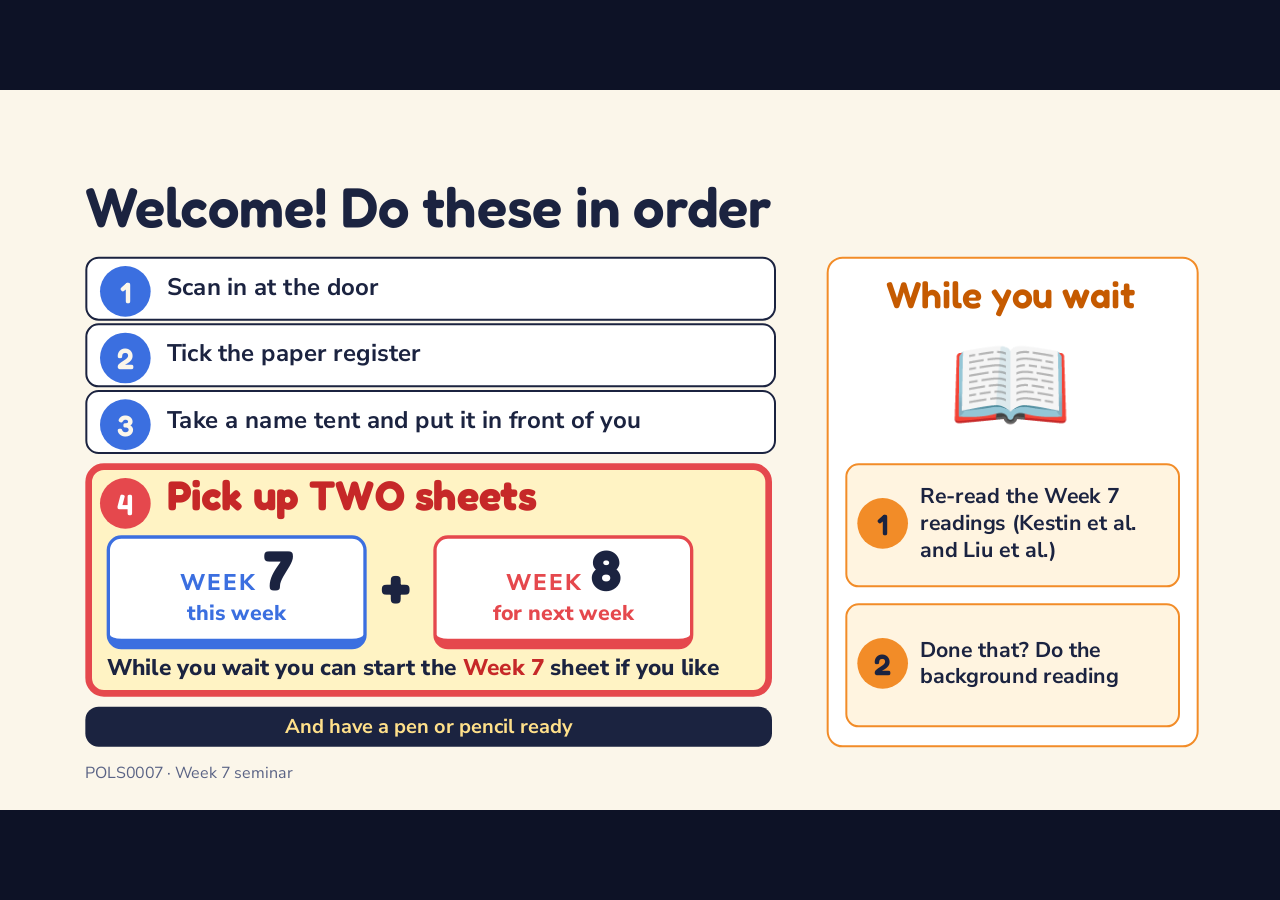
==== commit 8093fcf6: "Welcome slide: make it clear students pick up both Week 7 and Week 8 sheets Co-Authored-By: Claude S" ====
--- a/w7-d4a9c1/index.html
+++ b/w7-d4a9c1/index.html
@@ -191,32 +191,37 @@
 #stage>section.cur .x6{transform-box:fill-box;transform-origin:0% 50%;animation:growx .9s ease 0.6s both}
 
 
-#stage>section.s7{padding:64px 96px 70px;gap:18px;font-size:39px}
-#stage>section.s7 h2{font-size:67px}
+#stage>section.mq{padding:30px 96px 24px;gap:14px}
+.mq .stem{font-size:42px!important;line-height:1.16!important;margin-bottom:0!important}
+
+#stage>section.s7{padding:64px 96px 70px;gap:18px;font-size:34px}
+#stage>section.s7 h2{font-size:58px}
 #stage>section.s7.dk h2{color:#FBF6EA}
 .dot{display:block;border-radius:50%;box-sizing:border-box}
-.tag{display:inline-block;padding:4px 16px;border-radius:999px;color:#fff;font-weight:800;font-size:29px;font-family:Fredoka,sans-serif;white-space:nowrap}
-.chip{padding:12px 26px;border-radius:999px;color:#fff;font-size:44px;font-weight:800;font-family:Fredoka,sans-serif}
-.num{width:76px;height:76px;min-width:76px;border-radius:50%;color:#fff;font-family:Fredoka,sans-serif;font-size:53px;font-weight:600;display:flex;align-items:center;justify-content:center;border:3px solid #1B2340}
+.tag{display:inline-block;padding:4px 16px;border-radius:999px;color:#fff;font-weight:800;font-size:30px;font-family:Fredoka,sans-serif;white-space:nowrap}
+.chip{padding:12px 26px;border-radius:999px;color:#fff;font-size:38px;font-weight:800;font-family:Fredoka,sans-serif}
+.num{width:76px;height:76px;min-width:76px;border-radius:50%;color:#fff;font-family:Fredoka,sans-serif;font-size:46px;font-weight:600;display:flex;align-items:center;justify-content:center;border:3px solid #1B2340}
 .tkr{display:flex;gap:26px;align-items:center;background:#fff;border:5px solid #1B2340;border-radius:22px;padding:14px 26px}
 .tcard{background:#fff;border:5px solid #1B2340;border-radius:24px;padding:22px 28px;box-sizing:border-box}
-.cmp{display:grid;grid-template-columns:280px 690px 690px;gap:12px;font-size:39px}
-.cmp .ch{color:#fff;font-family:Fredoka,sans-serif;font-size:51px;font-weight:600;text-align:center;border-radius:16px;padding:6px}
-.cmp .rl{font-weight:800;color:#5A6385;font-size:34px;text-transform:uppercase;letter-spacing:1px;align-self:center}
+.cmp{display:grid;grid-template-columns:280px 690px 690px;gap:12px;font-size:34px}
+.cmp .ch{color:#fff;font-family:Fredoka,sans-serif;font-size:44px;font-weight:600;text-align:center;border-radius:16px;padding:6px}
+.cmp .rl{font-weight:800;color:#5A6385;font-size:30px;text-transform:uppercase;letter-spacing:1px;align-self:center}
 .cmp .cc{background:#fff;border:4px solid #1B2340;border-radius:16px;padding:12px 18px;line-height:1.2;display:flex;align-items:center}
 .pn{background:#fff;border:4px solid #1B2340;border-radius:20px;padding:14px;box-sizing:border-box}
-.ch2{width:70px;height:70px;border-radius:14px;border:4px solid #1B2340;background:#fff;display:flex;align-items:center;justify-content:center;font-family:Fredoka,sans-serif;font-size:44px;font-weight:600}
+.ch2{width:70px;height:70px;border-radius:14px;border:4px solid #1B2340;background:#fff;display:flex;align-items:center;justify-content:center;font-family:Fredoka,sans-serif;font-size:38px;font-weight:600}
+table.dummy{}
+.cc2{background:#fff;border:4px solid #1B2340;border-radius:16px;padding:12px 18px;line-height:1.2;display:flex;align-items:center;font-size:38px;font-weight:700}
 .ch2.gone{opacity:.25;text-decoration:line-through}
 .mq .why0{}
-.mq .qtag{font-family:Fredoka,sans-serif;color:#F28C28;font-size:39px;font-weight:600;letter-spacing:2px;text-transform:uppercase}
-.mq .stem{font-size:48px;font-weight:800;line-height:1.2;margin-bottom:6px}
+.mq .qtag{font-family:Fredoka,sans-serif;color:#F28C28;font-size:34px;font-weight:600;letter-spacing:2px;text-transform:uppercase}
+.mq .stem{font-size:46px;font-weight:800;line-height:1.2;margin-bottom:6px}
 .mgrid{display:grid;grid-template-columns:1fr 1fr;gap:22px}
-.mc{background:#fff;border:5px solid #1B2340;border-radius:24px;padding:20px 26px;box-sizing:border-box;min-height:300px}
-.ltr{min-width:62px;height:62px;border-radius:50%;background:#1B2340;color:#fff;font-family:Fredoka,sans-serif;font-size:44px;font-weight:600;display:flex;align-items:center;justify-content:center}
+.mc{background:#fff;border:5px solid #1B2340;border-radius:24px;padding:20px 26px;box-sizing:border-box;min-height:330px}
+.ltr{min-width:62px;height:62px;border-radius:50%;background:#1B2340;color:#fff;font-family:Fredoka,sans-serif;font-size:38px;font-weight:600;display:flex;align-items:center;justify-content:center}
 .cand{position:relative;background:#fff;border:4px solid #1B2340;border-radius:20px;padding:14px 26px}
-.star{background:#2E8B57;color:#fff;font-weight:800;font-size:32px;border-radius:999px;padding:4px 18px}
-table.t3{border-collapse:separate;border-spacing:0 8px;width:100%;font-size:39px}
-table.t3 th{font-size:32px;color:#5A6385;text-align:center;padding:4px 10px;text-transform:uppercase;letter-spacing:1px}
+.star{background:#2E8B57;color:#fff;font-weight:800;font-size:28px;border-radius:999px;padding:4px 18px}
+table.t3{border-collapse:separate;border-spacing:0 8px;width:100%;font-size:34px}
+table.t3 th{font-size:28px;color:#5A6385;text-align:center;padding:4px 10px;text-transform:uppercase;letter-spacing:1px}
 table.t3 td{background:#fff;border-top:4px solid #1B2340;border-bottom:4px solid #1B2340;padding:10px 14px;text-align:center;font-weight:700}
 table.t3 td:first-child{border-left:4px solid #1B2340;border-radius:16px 0 0 16px;text-align:left}
 table.t3 td:last-child{border-right:4px solid #1B2340;border-radius:0 16px 16px 0}
@@ -226,140 +231,148 @@
 </style></head><body>
 <div id="stage">
 <section id="welcome" data-transition="fade" style="background:#FBF6EA;color:#1B2340;font-family:'Nunito Sans', Arial, sans-serif;padding:128px 128px 160px;display:flex;flex-direction:column;gap:24px">
-<div style="position:absolute;left:0;top:0;width:1920px;height:1080px;background:#FBF6EA"></div><h2 style="position:relative;font-family:'Fredoka', Trebuchet MS, sans-serif;font-size:84px;font-weight:600;line-height:1.1">Welcome! Do these in order</h2><div style="position:absolute;left:128px;top:250px;width:1030px;height:90px;background:#FFFFFF;border:3px solid #1B2340;border-radius:20px"></div><div style="position:absolute;left:150px;top:264px;width:76px;height:76px;border-radius:38px;background:#3B6FE0;display:flex;align-items:center;justify-content:center"><p style="font-family:'Fredoka', Trebuchet MS, sans-serif;font-size:44px;font-weight:600;color:#FBF6EA">1</p></div><div style="position:absolute;left:250px;top:250px;width:890px;height:90px;display:flex;flex-direction:column;justify-content:center"><p style="font-size:36px;font-weight:700;line-height:1.25;color:#1B2340">Scan in at the door</p></div><div style="position:absolute;left:128px;top:350px;width:1030px;height:90px;background:#FFFFFF;border:3px solid #1B2340;border-radius:20px"></div><div style="position:absolute;left:150px;top:364px;width:76px;height:76px;border-radius:38px;background:#3B6FE0;display:flex;align-items:center;justify-content:center"><p style="font-family:'Fredoka', Trebuchet MS, sans-serif;font-size:44px;font-weight:600;color:#FBF6EA">2</p></div><div style="position:absolute;left:250px;top:350px;width:890px;height:90px;display:flex;flex-direction:column;justify-content:center"><p style="font-size:36px;font-weight:700;line-height:1.25;color:#1B2340">Tick the paper register</p></div><div style="position:absolute;left:128px;top:450px;width:1030px;height:90px;background:#FFFFFF;border:3px solid #1B2340;border-radius:20px"></div><div style="position:absolute;left:150px;top:464px;width:76px;height:76px;border-radius:38px;background:#3B6FE0;display:flex;align-items:center;justify-content:center"><p style="font-family:'Fredoka', Trebuchet MS, sans-serif;font-size:44px;font-weight:600;color:#FBF6EA">3</p></div><div style="position:absolute;left:250px;top:450px;width:890px;height:90px;display:flex;flex-direction:column;justify-content:center"><p style="font-size:36px;font-weight:700;line-height:1.25;color:#1B2340">Take a name tent and put it in front of you</p></div><div style="position:absolute;left:128px;top:560px;width:1030px;height:310px;background:#FFE9E6;border:8px solid #E5484D;border-radius:28px;box-sizing:border-box"></div><div style="position:absolute;left:150px;top:590px;width:76px;height:76px;border-radius:38px;background:#E5484D;display:flex;align-items:center;justify-content:center"><p style="font-family:'Fredoka', Trebuchet MS, sans-serif;font-size:44px;font-weight:600;color:#FFFFFF">4</p></div><div style="position:absolute;left:250px;top:586px;width:880px"><p style="font-size:36px;font-weight:700;line-height:1.25;color:#1B2340">Pick up a worksheet and wait with it</p></div><div style="position:absolute;left:160px;top:690px;width:190px;height:150px;display:flex;align-items:center;justify-content:center"><p style="font-size:130px;line-height:1">✋</p></div><div style="position:absolute;left:370px;top:680px;width:760px;height:170px;display:flex;flex-direction:column;justify-content:center"><p style="font-family:'Fredoka', Trebuchet MS, sans-serif;font-size:74px;font-weight:700;line-height:1.05;color:#C62828">STOP!</p><p style="font-family:'Fredoka', Trebuchet MS, sans-serif;font-size:56px;font-weight:600;line-height:1.1;color:#C62828">Don’t start it yet</p></div><div style="position:absolute;left:128px;top:900px;width:1030px;height:72px;background:#1B2340;border-radius:20px;display:flex;flex-direction:column;justify-content:center"><p style="font-size:32px;font-weight:700;color:#FFE08A;text-align:center">And have a pen or pencil ready</p></div><div style="position:absolute;left:1240px;top:250px;width:552px;height:730px;background:#FFFFFF;border:3px solid #F28C28;border-radius:24px"></div><p style="position:absolute;left:1240px;top:276px;width:552px;font-family:'Fredoka', Trebuchet MS, sans-serif;font-size:56px;font-weight:600;text-align:center;line-height:1.1;color:#C55A00">While you wait</p><p style="position:absolute;left:1240px;top:370px;width:552px;font-size:150px;text-align:center;line-height:1">📖</p><div style="position:absolute;left:1268px;top:560px;width:496px;height:180px;background:#FFF4E0;border:3px solid #F28C28;border-radius:20px"></div><div style="position:absolute;left:1286px;top:612px;width:76px;height:76px;border-radius:38px;background:#F28C28;display:flex;align-items:center;justify-content:center"><p style="font-family:'Fredoka', Trebuchet MS, sans-serif;font-size:44px;font-weight:600;color:#1B2340">1</p></div><div style="position:absolute;left:1380px;top:560px;width:370px;height:180px;display:flex;flex-direction:column;justify-content:center"><p style="font-size:32px;font-weight:700;line-height:1.25;color:#1B2340">Re-read the Week 7 readings (Kestin et al. and Liu et al.)</p></div><div style="position:absolute;left:1268px;top:770px;width:496px;height:180px;background:#FFF4E0;border:3px solid #F28C28;border-radius:20px"></div><div style="position:absolute;left:1286px;top:822px;width:76px;height:76px;border-radius:38px;background:#F28C28;display:flex;align-items:center;justify-content:center"><p style="font-family:'Fredoka', Trebuchet MS, sans-serif;font-size:44px;font-weight:600;color:#1B2340">2</p></div><div style="position:absolute;left:1380px;top:770px;width:370px;height:180px;display:flex;flex-direction:column;justify-content:center"><p style="font-size:32px;font-weight:700;line-height:1.25;color:#1B2340">Done that? Do the background reading</p></div><p style="position:absolute;left:128px;bottom:40px;width:900px;font-size:24px;color:#5A6385">POLS0007 · Week 7 seminar</p>
+<div style="position:absolute;left:0;top:0;width:1920px;height:1080px;background:#FBF6EA"></div><h2 style="position:relative;font-family:'Fredoka', Trebuchet MS, sans-serif;font-size:84px;font-weight:600;line-height:1.1">Welcome! Do these in order</h2><div style="position:absolute;left:128px;top:250px;width:1030px;height:90px;background:#FFFFFF;border:3px solid #1B2340;border-radius:20px"></div><div style="position:absolute;left:150px;top:264px;width:76px;height:76px;border-radius:38px;background:#3B6FE0;display:flex;align-items:center;justify-content:center"><p style="font-family:'Fredoka', Trebuchet MS, sans-serif;font-size:44px;font-weight:600;color:#FBF6EA">1</p></div><div style="position:absolute;left:250px;top:250px;width:890px;height:90px;display:flex;flex-direction:column;justify-content:center"><p style="font-size:36px;font-weight:700;line-height:1.25;color:#1B2340">Scan in at the door</p></div><div style="position:absolute;left:128px;top:350px;width:1030px;height:90px;background:#FFFFFF;border:3px solid #1B2340;border-radius:20px"></div><div style="position:absolute;left:150px;top:364px;width:76px;height:76px;border-radius:38px;background:#3B6FE0;display:flex;align-items:center;justify-content:center"><p style="font-family:'Fredoka', Trebuchet MS, sans-serif;font-size:44px;font-weight:600;color:#FBF6EA">2</p></div><div style="position:absolute;left:250px;top:350px;width:890px;height:90px;display:flex;flex-direction:column;justify-content:center"><p style="font-size:36px;font-weight:700;line-height:1.25;color:#1B2340">Tick the paper register</p></div><div style="position:absolute;left:128px;top:450px;width:1030px;height:90px;background:#FFFFFF;border:3px solid #1B2340;border-radius:20px"></div><div style="position:absolute;left:150px;top:464px;width:76px;height:76px;border-radius:38px;background:#3B6FE0;display:flex;align-items:center;justify-content:center"><p style="font-family:'Fredoka', Trebuchet MS, sans-serif;font-size:44px;font-weight:600;color:#FBF6EA">3</p></div><div style="position:absolute;left:250px;top:450px;width:890px;height:90px;display:flex;flex-direction:column;justify-content:center"><p style="font-size:36px;font-weight:700;line-height:1.25;color:#1B2340">Take a name tent and put it in front of you</p></div><div style="position:absolute;left:128px;top:560px;width:1030px;height:350px;background:#FFF3C4;border:10px solid #E5484D;border-radius:28px;box-sizing:border-box"></div><div style="position:absolute;left:150px;top:582px;width:76px;height:76px;border-radius:38px;background:#E5484D;display:flex;align-items:center;justify-content:center"><p style="font-family:Fredoka,sans-serif;font-size:44px;font-weight:600;color:#fff">4</p></div><div style="position:absolute;left:250px;top:574px;width:880px"><p style="font-family:Fredoka,sans-serif;font-size:62px;font-weight:700;line-height:1.1;color:#C62828">Pick up TWO sheets</p></div><div style="position:absolute;left:160px;top:668px;width:380px;height:150px;background:#fff;border:5px solid #3B6FE0;border-bottom:16px solid #3B6FE0;border-radius:22px;text-align:center;color:#1B2340"><div style="font-family:Fredoka,sans-serif;font-size:84px;font-weight:700;line-height:1;margin-top:4px"><span style="font-size:34px;letter-spacing:3px;color:#3B6FE0;font-family:Nunito Sans,Arial,sans-serif;font-weight:800">WEEK </span>7</div><div style="font-size:32px;font-weight:800;margin-top:2px;color:#3B6FE0">this week</div></div><div style="position:absolute;left:548px;top:694px;width:90px;text-align:center;font-family:Fredoka,sans-serif;font-size:90px;font-weight:700;color:#1B2340;line-height:1">+</div><div style="position:absolute;left:650px;top:668px;width:380px;height:150px;background:#fff;border:5px solid #E5484D;border-bottom:16px solid #E5484D;border-radius:22px;text-align:center;color:#1B2340"><div style="font-family:Fredoka,sans-serif;font-size:84px;font-weight:700;line-height:1;margin-top:4px"><span style="font-size:34px;letter-spacing:3px;color:#E5484D;font-family:Nunito Sans,Arial,sans-serif;font-weight:800">WEEK </span>8</div><div style="font-size:32px;font-weight:800;margin-top:2px;color:#E5484D">for next week</div></div><div style="position:absolute;left:160px;top:846px;width:980px"><p style="font-size:34px;font-weight:800;line-height:1.2;color:#1B2340">While you wait you can start the <span style="color:#C62828">Week 7</span> sheet if you like</p></div><div style="position:absolute;left:128px;top:925px;width:1030px;height:60px;background:#1B2340;border-radius:20px;display:flex;flex-direction:column;justify-content:center"><p style="font-size:30px;font-weight:700;color:#FFE08A;text-align:center">And have a pen or pencil ready</p></div><div style="position:absolute;left:1240px;top:250px;width:552px;height:730px;background:#FFFFFF;border:3px solid #F28C28;border-radius:24px"></div><p style="position:absolute;left:1240px;top:276px;width:552px;font-family:'Fredoka', Trebuchet MS, sans-serif;font-size:56px;font-weight:600;text-align:center;line-height:1.1;color:#C55A00">While you wait</p><p style="position:absolute;left:1240px;top:370px;width:552px;font-size:150px;text-align:center;line-height:1">📖</p><div style="position:absolute;left:1268px;top:560px;width:496px;height:180px;background:#FFF4E0;border:3px solid #F28C28;border-radius:20px"></div><div style="position:absolute;left:1286px;top:612px;width:76px;height:76px;border-radius:38px;background:#F28C28;display:flex;align-items:center;justify-content:center"><p style="font-family:'Fredoka', Trebuchet MS, sans-serif;font-size:44px;font-weight:600;color:#1B2340">1</p></div><div style="position:absolute;left:1380px;top:560px;width:370px;height:180px;display:flex;flex-direction:column;justify-content:center"><p style="font-size:32px;font-weight:700;line-height:1.25;color:#1B2340">Re-read the Week 7 readings (Kestin et al. and Liu et al.)</p></div><div style="position:absolute;left:1268px;top:770px;width:496px;height:180px;background:#FFF4E0;border:3px solid #F28C28;border-radius:20px"></div><div style="position:absolute;left:1286px;top:822px;width:76px;height:76px;border-radius:38px;background:#F28C28;display:flex;align-items:center;justify-content:center"><p style="font-family:'Fredoka', Trebuchet MS, sans-serif;font-size:44px;font-weight:600;color:#1B2340">2</p></div><div style="position:absolute;left:1380px;top:770px;width:370px;height:180px;display:flex;flex-direction:column;justify-content:center"><p style="font-size:32px;font-weight:700;line-height:1.25;color:#1B2340">Done that? Do the background reading</p></div><p style="position:absolute;left:128px;bottom:40px;width:900px;font-size:24px;color:#5A6385">POLS0007 · Week 7 seminar</p>
 <aside>Leave this up as people arrive. Steps 1 to 4 are the routine; the right-hand card is what to do while we wait. The worksheet stays face down until we start together, and nobody writes on it yet.</aside>
 </section>
 <section id="title" class="slide s7 " data-transition="fade" style=""><div style="position:absolute;left:0;top:0;width:1920px;height:1080px;background:#1B2340"></div>
-<div style="position:relative;color:#FBF6EA"><div style="font-size:40px;font-weight:800;letter-spacing:3px;color:#F28C28;text-transform:uppercase">POLS0007 · Week 7 seminar</div>
-<div style="font-family:Fredoka,sans-serif;font-size:104px;font-weight:600;line-height:1.05;margin-top:24px">Randomised experiments in practice</div>
-<div style="font-size:54px;margin-top:40px;line-height:1.25">Does an AI tutor help students learn?<br><span style="color:#8FB3FF">Two randomised trials, two different answers.</span></div>
-<div style="display:flex;gap:22px;margin-top:70px;flex-wrap:wrap"><div class="" data-build-in="fade 1" style=""><div class="chip" style="background:#3B6FE0">1 · The two studies</div></div><div class="" data-build-in="fade 2" style=""><div class="chip" style="background:#F28C28">2 · Key takeaways</div></div><div class="" data-build-in="fade 3" style=""><div class="chip" style="background:#2E8B57">3 · Core ideas + practice questions</div></div><div class="" data-build-in="fade 4" style=""><div class="chip" style="background:#8A5CC8">4 · Worksheet Q1, Q2, Q3</div></div><div class="" data-build-in="fade 5" style=""><div class="chip" style="background:#E5484D">5 · Quiz (last 5 min)</div></div></div></div></section>
-<section id="kestin" class="slide s7 " data-transition="fade" style=""><h2>Study 1: Kestin et al. (Harvard, 2025)</h2><div style="display:flex;align-items:stretch;gap:0;margin-top:10px">
-<div class="" data-build-in="fade 1" style=""><div style="border:5px solid #3B6FE0;background:#EAF0FF;border-radius:22px;padding:18px 22px;font-size:41px;line-height:1.2;width:400px;height:470px;box-sizing:border-box;flex-shrink:0;"><div style="font-size:31px;font-weight:800;letter-spacing:1.5px;text-transform:uppercase;color:#5A6385;margin-bottom:6px">Who</div><b>194</b> eligible Harvard physics students<br><span style="font-size:34px;color:#5A6385">(233 enrolled)</span></div></div>
-<div class="" data-build-in="fade 2" style=""><div style="flex-shrink:0;display:flex;flex-direction:column;align-items:center;justify-content:center;width:190px"><div style="font-size:25px;font-weight:800;color:#5A6385;text-align:center;line-height:1.1">randomised</div><div style="font-size:84px;line-height:1;color:#F28C28;font-weight:800">→</div></div></div>
-<div class="" data-build-in="fade 2" style=""><div style="border:5px solid #F28C28;background:#FFF3E4;border-radius:22px;padding:18px 22px;font-size:41px;line-height:1.2;width:420px;height:470px;box-sizing:border-box;flex-shrink:0;"><div style="font-size:31px;font-weight:800;letter-spacing:1.5px;text-transform:uppercase;color:#5A6385;margin-bottom:6px">Randomised</div><b>The order</b> of two lessons. Every student gets <b>both</b> (a “crossover”)</div></div>
-<div class="" data-build-in="fade 3" style=""><div style="flex-shrink:0;display:flex;flex-direction:column;align-items:center;justify-content:center;width:100px"><div style="font-size:25px;font-weight:800;color:#5A6385;text-align:center;line-height:1.1"></div><div style="font-size:84px;line-height:1;color:#F28C28;font-weight:800">→</div></div></div>
-<div style="display:flex;flex-direction:column;gap:18px;width:600px">
-<div class="" data-build-in="fade 3" style=""><div style="border:5px solid #2E8B57;background:#E6F5EC;border-radius:22px;padding:18px 22px;font-size:41px;line-height:1.2;height:226px;box-sizing:border-box;flex-shrink:0;"><div style="font-size:31px;font-weight:800;letter-spacing:1.5px;text-transform:uppercase;color:#2E8B57;margin-bottom:6px">Treatment (X)</div>AI tutor at home<br><span style="font-size:34px">PS2 Pal, built on GPT-4</span></div></div>
-<div class="" data-build-in="fade 3" style=""><div style="border:5px solid #5A6385;background:#fff;border-radius:22px;padding:18px 22px;font-size:41px;line-height:1.2;height:226px;box-sizing:border-box;flex-shrink:0;"><div style="font-size:31px;font-weight:800;letter-spacing:1.5px;text-transform:uppercase;color:#5A6385;margin-bottom:6px">Control</div>75-minute active-learning class</div></div>
-</div></div>
-<div style="display:flex;gap:30px;margin-top:30px;align-items:stretch">
-<div class="" data-build-in="fade 4" style=""><div style="border:5px solid #1B2340;background:#fff;border-radius:22px;padding:18px 22px;font-size:41px;line-height:1.2;width:840px;height:240px;box-sizing:border-box;flex-shrink:0;"><div style="font-size:31px;font-weight:800;letter-spacing:1.5px;text-transform:uppercase;color:#5A6385;margin-bottom:6px">Outcome (Y)</div>Short post-test straight after each lesson<br><span style="font-size:36px">Post-test N = <b>142</b> (AI), <b>174</b> (class)</span></div></div>
-<div class="" data-build-in="fade 5" style=""><div style="border:5px solid #2E8B57;background:#E6F5EC;border-radius:22px;padding:18px 22px;font-size:41px;line-height:1.2;width:840px;height:240px;box-sizing:border-box;flex-shrink:0;"><div style="font-size:31px;font-weight:800;letter-spacing:1.5px;text-transform:uppercase;color:#2E8B57;margin-bottom:6px">Result</div>AI group scored higher: <b>+0.63 SD</b><br><span style="font-size:36px">(median 4.5 vs 3.5)</span></div></div>
-</div></section>
-<section id="liu" class="slide s7 " data-transition="fade" style=""><h2>Study 2: Liu et al. (Maryland, 2026)</h2><div style="display:flex;align-items:stretch;gap:0;margin-top:10px">
-<div class="" data-build-in="fade 1" style=""><div style="border:5px solid #3B6FE0;background:#EAF0FF;border-radius:22px;padding:18px 22px;font-size:41px;line-height:1.2;width:400px;height:470px;box-sizing:border-box;flex-shrink:0;"><div style="font-size:31px;font-weight:800;letter-spacing:1.5px;text-transform:uppercase;color:#5A6385;margin-bottom:6px">Who</div><b>30</b> instructors<br><span style="font-size:36px">34 sections · <b>2,379</b> students<br>in 13 blocks</span></div></div>
-<div class="" data-build-in="fade 2" style=""><div style="flex-shrink:0;display:flex;flex-direction:column;align-items:center;justify-content:center;width:190px"><div style="font-size:25px;font-weight:800;color:#5A6385;text-align:center;line-height:1.1">randomised</div><div style="font-size:84px;line-height:1;color:#F28C28;font-weight:800">→</div></div></div>
-<div class="" data-build-in="fade 2" style=""><div style="border:5px solid #F28C28;background:#FFF3E4;border-radius:22px;padding:18px 22px;font-size:41px;line-height:1.2;width:420px;height:470px;box-sizing:border-box;flex-shrink:0;"><div style="font-size:31px;font-weight:800;letter-spacing:1.5px;text-transform:uppercase;color:#5A6385;margin-bottom:6px">Randomised</div><b>Instructors</b>, within blocks. Their whole section gets the same condition</div></div>
-<div class="" data-build-in="fade 3" style=""><div style="flex-shrink:0;display:flex;flex-direction:column;align-items:center;justify-content:center;width:100px"><div style="font-size:25px;font-weight:800;color:#5A6385;text-align:center;line-height:1.1"></div><div style="font-size:84px;line-height:1;color:#F28C28;font-weight:800">→</div></div></div>
-<div style="display:flex;flex-direction:column;gap:18px;width:600px">
-<div class="" data-build-in="fade 3" style=""><div style="border:5px solid #2E8B57;background:#E6F5EC;border-radius:22px;padding:18px 22px;font-size:36px;line-height:1.2;height:226px;box-sizing:border-box;flex-shrink:0;"><div style="font-size:31px;font-weight:800;letter-spacing:1.5px;text-transform:uppercase;color:#2E8B57;margin-bottom:6px">Treatment (X)</div>Virtual Study Assistant (VSA), built on GPT-4o, available in the course</div></div>
-<div class="" data-build-in="fade 3" style=""><div style="border:5px solid #5A6385;background:#fff;border-radius:22px;padding:18px 22px;font-size:36px;line-height:1.2;height:226px;box-sizing:border-box;flex-shrink:0;"><div style="font-size:31px;font-weight:800;letter-spacing:1.5px;text-transform:uppercase;color:#5A6385;margin-bottom:6px">Control</div>No VSA<br><span style="font-size:34px">ChatGPT and Gemini still open to everyone</span></div></div>
-</div></div>
-<div style="display:flex;gap:30px;margin-top:30px;align-items:stretch">
-<div class="" data-build-in="fade 4" style=""><div style="border:5px solid #1B2340;background:#fff;border-radius:22px;padding:18px 22px;font-size:41px;line-height:1.2;width:840px;height:240px;box-sizing:border-box;flex-shrink:0;"><div style="font-size:31px;font-weight:800;letter-spacing:1.5px;text-transform:uppercase;color:#5A6385;margin-bottom:6px">Outcome (Y)</div>Final grade, homework, Moodle activity, participation<br><span style="font-size:36px">End of semester</span></div></div>
-<div class="" data-build-in="fade 5" style=""><div style="border:5px solid #E5484D;background:#FFE9E6;border-radius:22px;padding:18px 22px;font-size:41px;line-height:1.2;width:840px;height:240px;box-sizing:border-box;flex-shrink:0;"><div style="font-size:31px;font-weight:800;letter-spacing:1.5px;text-transform:uppercase;color:#E5484D;margin-bottom:6px">Result</div>Final grade <b>−2.68</b> points<br><span style="font-size:36px">Only <b>~15%</b> of treated students used the VSA at all</span></div></div>
-</div></section>
-<section id="compare" class="slide s7 " data-transition="fade" style=""><h2>Side by side: what is different?</h2><div class="cmp"><div></div><div class="ch" style="background:#3B6FE0">Kestin</div><div class="ch" style="background:#8A5CC8">Liu</div><div class="" data-build-in="fade 1" style="display:contents"><div class="rl">Randomised unit</div></div><div class="" data-build-in="fade 1" style="display:contents"><div class="cc">Students (order of lessons)</div><div class="cc">Instructors (whole sections)</div></div><div class="" data-build-in="fade 2" style="display:contents"><div class="rl">Number</div></div><div class="" data-build-in="fade 2" style="display:contents"><div class="cc">194 eligible, 142 / 174 post-tests</div><div class="cc">30 instructors, 2,379 students</div></div><div class="" data-build-in="fade 3" style="display:contents"><div class="rl">Treatment</div></div><div class="" data-build-in="fade 3" style="display:contents"><div class="cc">AI tutor designed to guide, at home</div><div class="cc">General AI assistant; default gives direct answers</div></div><div class="" data-build-in="fade 4" style="display:contents"><div class="rl">Control</div></div><div class="" data-build-in="fade 4" style="display:contents"><div class="cc">75-minute active-learning class</div><div class="cc">No VSA (other AI tools still available)</div></div><div class="" data-build-in="fade 5" style="display:contents"><div class="rl">Outcome</div></div><div class="" data-build-in="fade 5" style="display:contents"><div class="cc">Short post-test, straight after</div><div class="cc">Final grades and Moodle activity, end of term</div></div><div class="" data-build-in="fade 6" style="display:contents"><div class="rl">Result</div></div><div class="" data-build-in="fade 6" style="display:contents"><div class="cc">+0.63 SD</div><div class="cc">−2.68 points (about −0.27 SD)</div></div></div></section>
-<section id="takeaways-start" class="slide s7 " data-transition="fade" style=""><h2>Five ideas to take away today</h2><div style="display:flex;flex-direction:column;gap:16px"><div class="" data-build-in="fade 1" style=""><div class="tkr" style="border-color:#3B6FE0"><div class="num" style="background:#3B6FE0">1</div><div><div style="font-size:40px;font-weight:800;line-height:1.15">Random sampling and random assignment do different jobs</div><div style="font-size:32px;line-height:1.2;margin-top:4px;color:#3E4766">Sampling → can we generalise (external validity). Assignment → is the comparison fair (internal validity).</div></div></div></div><div class="" data-build-in="fade 2" style=""><div class="tkr" style="border-color:#F28C28"><div class="num" style="background:#F28C28">2</div><div><div style="font-size:40px;font-weight:800;line-height:1.15">Ask three questions of any experiment</div><div style="font-size:32px;line-height:1.2;margin-top:4px;color:#3E4766">Who was randomised? Who is still in the analysis (attrition)? Who actually got the treatment (take-up)?</div></div></div></div><div class="" data-build-in="fade 3" style=""><div class="tkr" style="border-color:#B58900"><div class="num" style="background:#B58900">3</div><div><div style="font-size:40px;font-weight:800;line-height:1.15">The average effect in the sample is not automatically the average effect for everyone</div><div style="font-size:32px;line-height:1.2;margin-top:4px;color:#3E4766">Effects differ between people, so who is in the study matters.</div></div></div></div><div class="" data-build-in="fade 4" style=""><div class="tkr" style="border-color:#2E8B57"><div class="num" style="background:#2E8B57">4</div><div><div style="font-size:40px;font-weight:800;line-height:1.15">Name the problem and its direction</div><div style="font-size:32px;line-height:1.2;margin-top:4px;color:#3E4766">Bias pushes the estimate one way. Dilution shrinks it towards zero. Imprecision makes it noisy, with no known direction.</div></div></div></div><div class="" data-build-in="fade 5" style=""><div class="tkr" style="border-color:#8A5CC8"><div class="num" style="background:#8A5CC8">5</div><div><div style="font-size:40px;font-weight:800;line-height:1.15">A good design fixes the problems you spotted</div><div style="font-size:32px;line-height:1.2;margin-top:4px;color:#3E4766">Randomise at the right level, compare with a realistic control, measure the same outcome for everyone at a sensible time.</div></div></div></div></div></section>
-<section id="c-sampling" class="slide s7 " data-transition="fade" style=""><h2>Two different random steps</h2><div style="display:flex;align-items:center;gap:10px;margin-top:6px">
-<div style="width:540px"><div class="" data-build-in="fade 1" style=""><div style="font-size:36px;font-weight:800;letter-spacing:1.5px;text-transform:uppercase;color:#5A6385;margin-bottom:6px">Everyone we care about</div><div class="pn"><div style="display:flex;flex-wrap:wrap;gap:8px;width:480px;"><i class="dot" style="width:40px;height:40px;background:#B8BFD6"></i><i class="dot" style="width:40px;height:40px;background:#B8BFD6"></i><i class="dot" style="width:40px;height:40px;background:#B8BFD6"></i><i class="dot" style="width:40px;height:40px;background:#B8BFD6"></i><i class="dot" style="width:40px;height:40px;background:#B8BFD6"></i><i class="dot" style="width:40px;height:40px;background:#B8BFD6"></i><i class="dot" style="width:40px;height:40px;background:#B8BFD6"></i><i class="dot" style="width:40px;height:40px;background:#B8BFD6"></i><i class="dot" style="width:40px;height:40px;background:#B8BFD6"></i><i class="dot" style="width:40px;height:40px;background:#B8BFD6"></i><i class="dot" style="width:40px;height:40px;background:#B8BFD6"></i><i class="dot" style="width:40px;height:40px;background:#B8BFD6"></i><i class="dot" style="width:40px;height:40px;background:#B8BFD6"></i><i class="dot" style="width:40px;height:40px;background:#B8BFD6"></i><i class="dot" style="width:40px;height:40px;background:#B8BFD6"></i><i class="dot" style="width:40px;height:40px;background:#B8BFD6"></i><i class="dot" style="width:40px;height:40px;background:#B8BFD6"></i><i class="dot" style="width:40px;height:40px;background:#B8BFD6"></i><i class="dot" style="width:40px;height:40px;background:#B8BFD6"></i><i class="dot" style="width:40px;height:40px;background:#B8BFD6"></i><i class="dot" style="width:40px;height:40px;background:#B8BFD6"></i><i class="dot" style="width:40px;height:40px;background:#B8BFD6"></i><i class="dot" style="width:40px;height:40px;background:#B8BFD6"></i><i class="dot" style="width:40px;height:40px;background:#B8BFD6"></i><i class="dot" style="width:40px;height:40px;background:#B8BFD6"></i><i class="dot" style="width:40px;height:40px;background:#B8BFD6"></i><i class="dot" style="width:40px;height:40px;background:#B8BFD6"></i><i class="dot" style="width:40px;height:40px;background:#B8BFD6"></i><i class="dot" style="width:40px;height:40px;background:#B8BFD6"></i><i class="dot" style="width:40px;height:40px;background:#B8BFD6"></i><i class="dot" style="width:40px;height:40px;background:#B8BFD6"></i><i class="dot" style="width:40px;height:40px;background:#B8BFD6"></i><i class="dot" style="width:40px;height:40px;background:#B8BFD6"></i><i class="dot" style="width:40px;height:40px;background:#B8BFD6"></i><i class="dot" style="width:40px;height:40px;background:#B8BFD6"></i><i class="dot" style="width:40px;height:40px;background:#B8BFD6"></i><i class="dot" style="width:40px;height:40px;background:#B8BFD6"></i><i class="dot" style="width:40px;height:40px;background:#B8BFD6"></i><i class="dot" style="width:40px;height:40px;background:#B8BFD6"></i><i class="dot" style="width:40px;height:40px;background:#B8BFD6"></i></div></div></div></div>
-<div class="" data-build-in="fade 2" style=""><div style="flex-shrink:0;display:flex;flex-direction:column;align-items:center;justify-content:center;width:170px"><div style="font-size:29px;font-weight:800;color:#5A6385;text-align:center;line-height:1.1">random<br>sampling</div><div style="font-size:98px;line-height:1;color:#F28C28;font-weight:800">→</div></div></div>
-<div style="width:310px"><div class="" data-build-in="fade 2" style=""><div style="font-size:36px;font-weight:800;letter-spacing:1.5px;text-transform:uppercase;color:#5A6385;margin-bottom:6px">The study sample</div><div class="pn"><div style="display:flex;flex-wrap:wrap;gap:10px;width:240px;"><i class="dot" style="width:44px;height:44px;background:#3B6FE0"></i><i class="dot" style="width:44px;height:44px;background:#3B6FE0"></i><i class="dot" style="width:44px;height:44px;background:#3B6FE0"></i><i class="dot" style="width:44px;height:44px;background:#3B6FE0"></i><i class="dot" style="width:44px;height:44px;background:#3B6FE0"></i><i class="dot" style="width:44px;height:44px;background:#3B6FE0"></i><i class="dot" style="width:44px;height:44px;background:#3B6FE0"></i><i class="dot" style="width:44px;height:44px;background:#3B6FE0"></i><i class="dot" style="width:44px;height:44px;background:#3B6FE0"></i><i class="dot" style="width:44px;height:44px;background:#3B6FE0"></i><i class="dot" style="width:44px;height:44px;background:#3B6FE0"></i><i class="dot" style="width:44px;height:44px;background:#3B6FE0"></i></div></div></div></div>
-<div class="" data-build-in="fade 3" style=""><div style="flex-shrink:0;display:flex;flex-direction:column;align-items:center;justify-content:center;width:190px"><div style="font-size:29px;font-weight:800;color:#5A6385;text-align:center;line-height:1.1">random<br>assignment</div><div style="font-size:98px;line-height:1;color:#F28C28;font-weight:800">→</div></div></div>
-<div style="width:420px"><div class="" data-build-in="fade 3" style=""><div style="display:flex;gap:20px"><div><div style="font-size:36px;font-weight:800;letter-spacing:1.5px;text-transform:uppercase;color:#3B6FE0;margin-bottom:6px">Treated</div><div class="pn"><div style="display:flex;flex-wrap:wrap;gap:10px;width:162px;"><i class="dot" style="width:44px;height:44px;background:#3B6FE0"></i><i class="dot" style="width:44px;height:44px;background:#3B6FE0"></i><i class="dot" style="width:44px;height:44px;background:#3B6FE0"></i><i class="dot" style="width:44px;height:44px;background:#3B6FE0"></i><i class="dot" style="width:44px;height:44px;background:#3B6FE0"></i><i class="dot" style="width:44px;height:44px;background:#3B6FE0"></i></div></div></div><div><div style="font-size:36px;font-weight:800;letter-spacing:1.5px;text-transform:uppercase;color:#F28C28;margin-bottom:6px">Control</div><div class="pn"><div style="display:flex;flex-wrap:wrap;gap:10px;width:162px;"><i class="dot" style="width:44px;height:44px;background:#F28C28"></i><i class="dot" style="width:44px;height:44px;background:#F28C28"></i><i class="dot" style="width:44px;height:44px;background:#F28C28"></i><i class="dot" style="width:44px;height:44px;background:#F28C28"></i><i class="dot" style="width:44px;height:44px;background:#F28C28"></i><i class="dot" style="width:44px;height:44px;background:#F28C28"></i></div></div></div></div></div></div></div>
-<div style="display:flex;gap:30px;margin-top:40px">
-<div class="" data-build-in="fade 4" style=""><div style="border:5px solid #8A5CC8;background:#F1E9FB;border-radius:22px;padding:18px 22px;font-size:50px;line-height:1.2;width:815px;box-sizing:border-box;flex-shrink:0;"><b>Who is in the study?</b><br>Random sampling makes the sample look like everyone → <b>external validity</b></div></div>
-<div class="" data-build-in="fade 5" style=""><div style="border:5px solid #3B6FE0;background:#EAF0FF;border-radius:22px;padding:18px 22px;font-size:50px;line-height:1.2;width:815px;box-sizing:border-box;flex-shrink:0;"><b>Who gets the treatment?</b><br>Random assignment makes the groups alike → <b>internal validity</b></div></div>
-</div></section>
-<section id="m1" class="slide s7 mq" data-transition="fade" style=""><div class="qtag">Practice question 1 of 5</div><div class="stem">A UCL researcher randomly picks 300 first-year science students from all UCL science students. She then randomly gives 150 of them an AI tutor. Which statement is correct?</div><div class="mgrid"><div class="mc" style="position:relative"><div style="display:flex;gap:18px"><div class="ltr">A</div><div style="font-size:35px;line-height:1.22;font-weight:700">Random picking supports <b>internal</b> validity; random giving of the tutor supports <b>external</b> validity.</div></div><div class="" data-build-in="fade 2" style="font-size:32px;line-height:1.22;margin-top:12px;color:#1B2340"><b style="color:#C62828">✗ </b>Reversed. Picking students is a sampling step, which is about who is in the study.</div><div class="" data-build-in="fade 2" style="position:absolute;inset:0;border-radius:24px;background:rgba(229,72,77,.09);border:8px solid #E5484D;pointer-events:none"></div></div><div class="mc" style="position:relative"><div style="display:flex;gap:18px"><div class="ltr">B</div><div style="font-size:35px;line-height:1.22;font-weight:700">Both random steps support internal validity only.</div></div><div class="" data-build-in="fade 2" style="font-size:32px;line-height:1.22;margin-top:12px;color:#1B2340"><b style="color:#C62828">✗ </b>Picking students is about who is in the study, so it speaks to generalising (external validity).</div><div class="" data-build-in="fade 2" style="position:absolute;inset:0;border-radius:24px;background:rgba(229,72,77,.09);border:8px solid #E5484D;pointer-events:none"></div></div><div class="mc" style="position:relative"><div style="display:flex;gap:18px"><div class="ltr">C</div><div style="font-size:35px;line-height:1.22;font-weight:700">Random picking supports <b>external</b> validity; random giving of the tutor supports <b>internal</b> validity.</div></div><div class="" data-build-in="fade 2" style="font-size:32px;line-height:1.22;margin-top:12px;color:#1B2340"><b style="color:#2E8B57">✓ Correct. </b>Picking → sample looks like all UCL science students. Giving the tutor at random → the two groups are alike, so a difference can be put down to the tutor.</div><div class="" data-build-in="fade 2" style="position:absolute;inset:0;border-radius:24px;background:rgba(46,139,87,.16);border:8px solid #2E8B57;pointer-events:none"></div></div><div class="mc" style="position:relative"><div style="display:flex;gap:18px"><div class="ltr">D</div><div style="font-size:35px;line-height:1.22;font-weight:700">Neither helps unless every selected student takes part.</div></div><div class="" data-build-in="fade 2" style="font-size:32px;line-height:1.22;margin-top:12px;color:#1B2340"><b style="color:#C62828">✗ </b>Non-participation causes other problems, but the two random steps still do their separate jobs.</div><div class="" data-build-in="fade 2" style="position:absolute;inset:0;border-radius:24px;background:rgba(229,72,77,.09);border:8px solid #E5484D;pointer-events:none"></div></div></div></section>
-<section id="c-sate" class="slide s7 " data-transition="fade" style=""><h2>Effect in the study vs effect for everyone</h2><div style="display:flex;gap:40px;align-items:flex-start;margin-top:6px">
-<div style="width:1000px"><div class="" data-build-in="fade 1" style=""><div style="font-size:31px;font-weight:800;letter-spacing:1.5px;text-transform:uppercase;color:#5A6385;margin-bottom:6px">10 people: extra points each would gain from the tutor</div><div style="display:flex;gap:14px;margin-bottom:8px"><div class="ch2">1</div><div class="ch2">2</div><div class="ch2">2</div><div class="ch2">3</div><div class="ch2">3</div><div class="ch2">4</div><div class="ch2">5</div><div class="ch2">7</div><div class="ch2">8</div><div class="ch2">9</div></div><div style="font-size:36px;color:#5A6385">Effects differ from person to person. This is called <b>impact variation</b>.</div></div>
-<div class="" data-build-in="fade 2" style="margin-top:26px"><div style="border:5px solid #8A5CC8;background:#F1E9FB;border-radius:22px;padding:18px 22px;font-size:46px;line-height:1.2;width:1000px;box-sizing:border-box;flex-shrink:0;">Average effect for all 10 = <b>4.4 points</b><br><span style="font-size:36px">This is the <b>Population Average Treatment Effect (PATE)</b></span></div></div>
-<div class="" data-build-in="fade 3" style=""><div style="margin-top:26px;font-size:41px">Suppose only three <b>volunteers</b> join the study, the ones who gain most:</div><div style="display:flex;gap:14px;margin-top:8px"><div class="ch2" style="background:#FFE08A;border-color:#F28C28">7</div><div class="ch2" style="background:#FFE08A;border-color:#F28C28">8</div><div class="ch2" style="background:#FFE08A;border-color:#F28C28">9</div></div></div>
-</div>
-<div style="width:640px;display:flex;flex-direction:column;gap:22px;margin-top:6px">
-<div class="" data-build-in="fade 4" style=""><div style="border:5px solid #F28C28;background:#FFF3E4;border-radius:22px;padding:18px 22px;font-size:46px;line-height:1.2;box-sizing:border-box;flex-shrink:0;">Average effect in the study = <b>8.0 points</b><br><span style="font-size:36px">This is the <b>Sample Average Treatment Effect (SATE)</b></span></div></div>
-<div class="" data-build-in="fade 4" style=""><div style="border:5px solid #E5484D;background:#FFE9E6;border-radius:22px;padding:18px 22px;font-size:41px;line-height:1.2;box-sizing:border-box;flex-shrink:0;">Our trial would be perfectly fair (internal validity) but <b>8.0 is nearly double 4.4</b>. It does not tell us about everyone.</div></div>
-<div class="" data-build-in="fade 5" style=""><div style="border:5px solid #2E8B57;background:#E6F5EC;border-radius:22px;padding:18px 22px;font-size:41px;line-height:1.2;box-sizing:border-box;flex-shrink:0;"><b>SATE ≈ PATE</b> if the sample is representative (random sampling) <b>or</b> if the effect is the same for everyone.</div></div>
-</div></div></section>
-<section id="m2" class="slide s7 mq" data-transition="fade" style=""><div class="qtag">Practice question 2 of 5</div><div class="stem">Kestin et al. found that the AI tutor helped Harvard physics students who volunteered. A UCL lecturer says the result will hold at UCL. What is the best reason to doubt this?</div><div class="mgrid"><div class="mc" style="position:relative"><div style="display:flex;gap:18px"><div class="ltr">A</div><div style="font-size:35px;line-height:1.22;font-weight:700">The tutor may help some types of students more than others, and these volunteers may not resemble UCL students.</div></div><div class="" data-build-in="fade 2" style="font-size:32px;line-height:1.22;margin-top:12px;color:#1B2340"><b style="color:#2E8B57">✓ Correct. </b>This is impact variation plus an unrepresentative sample: the effect for these students (SATE) may differ from the effect at UCL (PATE).</div><div class="" data-build-in="fade 2" style="position:absolute;inset:0;border-radius:24px;background:rgba(46,139,87,.16);border:8px solid #2E8B57;pointer-events:none"></div></div><div class="mc" style="position:relative"><div style="display:flex;gap:18px"><div class="ltr">B</div><div style="font-size:35px;line-height:1.22;font-weight:700">Only 194 students were eligible, so the study is too small to say anything.</div></div><div class="" data-build-in="fade 2" style="font-size:32px;line-height:1.22;margin-top:12px;color:#1B2340"><b style="color:#C62828">✗ </b>A small sample affects precision, not whether the result transfers. It also found a clear effect.</div><div class="" data-build-in="fade 2" style="position:absolute;inset:0;border-radius:24px;background:rgba(229,72,77,.09);border:8px solid #E5484D;pointer-events:none"></div></div><div class="mc" style="position:relative"><div style="display:flex;gap:18px"><div class="ltr">C</div><div style="font-size:35px;line-height:1.22;font-weight:700">Students were randomly assigned, which makes results hard to generalise.</div></div><div class="" data-build-in="fade 2" style="font-size:32px;line-height:1.22;margin-top:12px;color:#1B2340"><b style="color:#C62828">✗ </b>Random assignment supports internal validity. It does not harm generalising, and it is not the issue here.</div><div class="" data-build-in="fade 2" style="position:absolute;inset:0;border-radius:24px;background:rgba(229,72,77,.09);border:8px solid #E5484D;pointer-events:none"></div></div><div class="mc" style="position:relative"><div style="display:flex;gap:18px"><div class="ltr">D</div><div style="font-size:35px;line-height:1.22;font-weight:700">The post-test was a few questions long, so the groups cannot be compared.</div></div><div class="" data-build-in="fade 2" style="font-size:32px;line-height:1.22;margin-top:12px;color:#1B2340"><b style="color:#C62828">✗ </b>Test length affects what is measured, but the question is about moving the finding to a different group.</div><div class="" data-build-in="fade 2" style="position:absolute;inset:0;border-radius:24px;background:rgba(229,72,77,.09);border:8px solid #E5484D;pointer-events:none"></div></div></div></section>
-<section id="c-attrition" class="slide s7 " data-transition="fade" style=""><h2>Differential attrition</h2><div style="font-size:39px;line-height:1.25;margin-bottom:14px"><b>Attrition</b> = students who leave the study, so we never see their outcome. <b>Differential</b> = it happens more in one group, or to different kinds of people.</div>
-<div style="display:flex;gap:30px">
-<div style="width:900px"><div style="font-size:30px;font-weight:800;letter-spacing:1.5px;text-transform:uppercase;color:#F28C28;margin-bottom:6px">Class group: post-test scores</div><div style="display:flex;gap:10px;flex-wrap:wrap"><div class="ch2 " style="border-color:#F28C28">30</div><div class="ch2 " style="border-color:#F28C28">40</div><div class="ch2 " style="border-color:#F28C28">50</div><div class="ch2 " style="border-color:#F28C28">50</div><div class="ch2 " style="border-color:#F28C28">60</div><div class="ch2 " style="border-color:#F28C28">60</div><div class="ch2 " style="border-color:#F28C28">70</div><div class="ch2 " style="border-color:#F28C28">70</div><div class="ch2 " style="border-color:#F28C28">80</div><div class="ch2 " style="border-color:#F28C28">90</div></div><div class="" data-build-in="fade 1" style=""><div style="font-size:41px;margin-top:10px">Average of all 10 = <b>60</b></div></div></div>
-<div style="width:900px"><div style="font-size:30px;font-weight:800;letter-spacing:1.5px;text-transform:uppercase;color:#3B6FE0;margin-bottom:6px">AI group: post-test scores</div><div style="display:flex;gap:10px;flex-wrap:wrap;position:relative"><div class="ch2 " style="border-color:#3B6FE0">30</div><div class="ch2 " style="border-color:#3B6FE0">40</div><div class="ch2 " style="border-color:#3B6FE0">50</div><div class="ch2 " style="border-color:#3B6FE0">50</div><div class="ch2 " style="border-color:#3B6FE0">60</div><div class="ch2 " style="border-color:#3B6FE0">60</div><div class="ch2 " style="border-color:#3B6FE0">70</div><div class="ch2 " style="border-color:#3B6FE0">70</div><div class="ch2 " style="border-color:#3B6FE0">80</div><div class="ch2 " style="border-color:#3B6FE0">90</div>
-<div style="position:absolute;left:0;top:0;display:flex;gap:10px"><div class="" data-build-in="fade 2" style="display:flex;gap:10px"><div class="ch2 gone" style="border-color:#3B6FE0">30</div><div class="ch2 gone" style="border-color:#3B6FE0">40</div><div class="ch2 gone" style="border-color:#3B6FE0">50</div></div></div></div>
-<div class="" data-build-in="fade 3" style=""><div style="font-size:41px;margin-top:10px">The 3 lowest skip the test. Average of the 7 left = <b>68.6</b></div></div></div></div>
-<div class="" data-build-in="fade 3" style="margin-top:26px"><div style="border:5px solid #E5484D;background:#FFE9E6;border-radius:22px;padding:18px 22px;font-size:44px;line-height:1.2;box-sizing:border-box;flex-shrink:0;">Real effect here is <b>zero</b> (same 10 scores). But the AI group now looks <b>+8.6</b> better. Estimate too big.</div></div>
-<div class="" data-build-in="fade 4" style="margin-top:20px"><div style="border:5px solid #F28C28;background:#FFF3E4;border-radius:22px;padding:18px 22px;font-size:39px;line-height:1.2;box-sizing:border-box;flex-shrink:0;">Kestin: 194 eligible but post-tests from only <b>142</b> (AI) vs <b>174</b> (class). If weaker students skipped after the harder at-home lesson, the AI effect is <b>overstated</b>.</div></div></section>
-<section id="m3" class="slide s7 mq" data-transition="fade" style=""><div class="qtag">Practice question 3 of 5</div><div class="stem">In a study, students do either an AI lesson at home or a class lesson. The at-home lesson is harder, and weaker students in the AI group are more likely to skip the post-test. The estimated effect of the AI tutor will probably be:</div><div class="mgrid"><div class="mc" style="position:relative"><div style="display:flex;gap:18px"><div class="ltr">A</div><div style="font-size:35px;line-height:1.22;font-weight:700">Biased downwards (understated), because weaker students make the AI group look worse.</div></div><div class="" data-build-in="fade 2" style="font-size:32px;line-height:1.22;margin-top:12px;color:#1B2340"><b style="color:#C62828">✗ </b>The weaker students are the ones missing from the AI group, so the AI group left is better, not worse.</div><div class="" data-build-in="fade 2" style="position:absolute;inset:0;border-radius:24px;background:rgba(229,72,77,.09);border:8px solid #E5484D;pointer-events:none"></div></div><div class="mc" style="position:relative"><div style="display:flex;gap:18px"><div class="ltr">B</div><div style="font-size:35px;line-height:1.22;font-weight:700">Unbiased, because students were randomly assigned.</div></div><div class="" data-build-in="fade 2" style="font-size:32px;line-height:1.22;margin-top:12px;color:#1B2340"><b style="color:#C62828">✗ </b>Random assignment protects the groups at the start. It does not protect against who drops out afterwards.</div><div class="" data-build-in="fade 2" style="position:absolute;inset:0;border-radius:24px;background:rgba(229,72,77,.09);border:8px solid #E5484D;pointer-events:none"></div></div><div class="mc" style="position:relative"><div style="display:flex;gap:18px"><div class="ltr">C</div><div style="font-size:35px;line-height:1.22;font-weight:700">Impossible to sign, because we do not know who skipped.</div></div><div class="" data-build-in="fade 2" style="font-size:32px;line-height:1.22;margin-top:12px;color:#1B2340"><b style="color:#C62828">✗ </b>We are told who is more likely to skip, so we can reason about the direction.</div><div class="" data-build-in="fade 2" style="position:absolute;inset:0;border-radius:24px;background:rgba(229,72,77,.09);border:8px solid #E5484D;pointer-events:none"></div></div><div class="mc" style="position:relative"><div style="display:flex;gap:18px"><div class="ltr">D</div><div style="font-size:35px;line-height:1.22;font-weight:700">Biased upwards (overstated), because the AI group left in the analysis is stronger on average.</div></div><div class="" data-build-in="fade 2" style="font-size:32px;line-height:1.22;margin-top:12px;color:#1B2340"><b style="color:#2E8B57">✓ Correct. </b>Weaker students leave only the AI group, so its average rises and the AI effect looks too big.</div><div class="" data-build-in="fade 2" style="position:absolute;inset:0;border-radius:24px;background:rgba(46,139,87,.16);border:8px solid #2E8B57;pointer-events:none"></div></div></div></section>
-<section id="c-noncomp" class="slide s7 " data-transition="fade" style=""><h2>Non-compliance and take-up</h2><div style="display:flex;gap:40px">
-<div style="width:980px"><div class="" data-build-in="fade 1" style=""><div style="font-size:36px;font-weight:800;letter-spacing:1.5px;text-transform:uppercase;color:#5A6385;margin-bottom:6px">10 students randomly offered the tutor</div><div style="display:flex;flex-wrap:wrap;gap:14px;"><i class="dot" style="width:80px;height:80px;background:#3B6FE0"></i><i class="dot" style="width:80px;height:80px;background:#3B6FE0"></i><i class="dot" style="width:80px;height:80px;background:#3B6FE0"></i><i class="dot" style="width:80px;height:80px;background:#3B6FE0"></i><i class="dot" style="width:80px;height:80px;background:#3B6FE0"></i><i class="dot" style="width:80px;height:80px;background:#3B6FE0"></i><i class="dot" style="width:80px;height:80px;background:#3B6FE0"></i><i class="dot" style="width:80px;height:80px;background:#3B6FE0"></i><i class="dot" style="width:80px;height:80px;background:#3B6FE0"></i><i class="dot" style="width:80px;height:80px;background:#3B6FE0"></i></div></div>
-<div class="" data-build-in="fade 2" style=""><div style="margin-top:22px"><div style="font-size:36px;font-weight:800;letter-spacing:1.5px;text-transform:uppercase;color:#5A6385;margin-bottom:6px">Only 3 actually use it</div><div style="display:flex;flex-wrap:wrap;gap:14px;"><i class="dot" style="width:80px;height:80px;background:#3B6FE0"></i><i class="dot" style="width:80px;height:80px;background:#3B6FE0"></i><i class="dot" style="width:80px;height:80px;background:#3B6FE0"></i><i class="dot" style="width:80px;height:80px;border:5px solid #3B6FE0;background:#fff"></i><i class="dot" style="width:80px;height:80px;border:5px solid #3B6FE0;background:#fff"></i><i class="dot" style="width:80px;height:80px;border:5px solid #3B6FE0;background:#fff"></i><i class="dot" style="width:80px;height:80px;border:5px solid #3B6FE0;background:#fff"></i><i class="dot" style="width:80px;height:80px;border:5px solid #3B6FE0;background:#fff"></i><i class="dot" style="width:80px;height:80px;border:5px solid #3B6FE0;background:#fff"></i><i class="dot" style="width:80px;height:80px;border:5px solid #3B6FE0;background:#fff"></i></div></div></div>
-<div class="" data-build-in="fade 2" style=""><div style="font-size:56px;margin-top:20px"><b>Take-up</b> = 3 out of 10 = <b>30%</b></div></div></div>
-<div style="width:760px;display:flex;flex-direction:column;gap:22px">
-<div class="" data-build-in="fade 3" style=""><div style="border:5px solid #8A5CC8;background:#F1E9FB;border-radius:22px;padding:18px 22px;font-size:48px;line-height:1.2;box-sizing:border-box;flex-shrink:0;"><b>Non-compliance</b>: people do not do what they were assigned (assigned but did not use it, or in the control group but used it anyway).</div></div>
-<div class="" data-build-in="fade 4" style=""><div style="border:5px solid #F28C28;background:#FFF3E4;border-radius:22px;padding:18px 22px;font-size:48px;line-height:1.2;box-sizing:border-box;flex-shrink:0;"><b>Attrition</b>: we lose their outcome.<br><b>Non-compliance</b>: we still see their outcome. They just did not take the treatment.</div></div>
-</div></div></section>
-<section id="m4" class="slide s7 mq" data-transition="fade" style=""><div class="qtag">Practice question 4 of 5</div><div class="stem">Which of these is an example of <b>non-compliance</b>?</div><div class="mgrid"><div class="mc" style="position:relative"><div style="display:flex;gap:18px"><div class="ltr">A</div><div style="font-size:35px;line-height:1.22;font-weight:700">Some students in both groups skip the final exam.</div></div><div class="" data-build-in="fade 2" style="font-size:32px;line-height:1.22;margin-top:12px;color:#1B2340"><b style="color:#C62828">✗ </b>Skipping the exam means we lose the outcome. That is attrition.</div><div class="" data-build-in="fade 2" style="position:absolute;inset:0;border-radius:24px;background:rgba(229,72,77,.09);border:8px solid #E5484D;pointer-events:none"></div></div><div class="mc" style="position:relative"><div style="display:flex;gap:18px"><div class="ltr">B</div><div style="font-size:35px;line-height:1.22;font-weight:700">Some instructors assigned to the Virtual Study Assistant never switch it on.</div></div><div class="" data-build-in="fade 2" style="font-size:32px;line-height:1.22;margin-top:12px;color:#1B2340"><b style="color:#2E8B57">✓ Correct. </b>They were assigned the treatment but never received it. We still see their students’ outcomes.</div><div class="" data-build-in="fade 2" style="position:absolute;inset:0;border-radius:24px;background:rgba(46,139,87,.16);border:8px solid #2E8B57;pointer-events:none"></div></div><div class="mc" style="position:relative"><div style="display:flex;gap:18px"><div class="ltr">C</div><div style="font-size:35px;line-height:1.22;font-weight:700">The study took place at only one university.</div></div><div class="" data-build-in="fade 2" style="font-size:32px;line-height:1.22;margin-top:12px;color:#1B2340"><b style="color:#C62828">✗ </b>Where the study took place is about external validity.</div><div class="" data-build-in="fade 2" style="position:absolute;inset:0;border-radius:24px;background:rgba(229,72,77,.09);border:8px solid #E5484D;pointer-events:none"></div></div><div class="mc" style="position:relative"><div style="display:flex;gap:18px"><div class="ltr">D</div><div style="font-size:35px;line-height:1.22;font-weight:700">Only 30 instructors were randomised.</div></div><div class="" data-build-in="fade 2" style="font-size:32px;line-height:1.22;margin-top:12px;color:#1B2340"><b style="color:#C62828">✗ </b>Few randomised units is about precision, not about people ignoring their assignment.</div><div class="" data-build-in="fade 2" style="position:absolute;inset:0;border-radius:24px;background:rgba(229,72,77,.09);border:8px solid #E5484D;pointer-events:none"></div></div></div></section>
-<section id="c-itt" class="slide s7 " data-transition="fade" style=""><h2>Intention-to-treat (ITT)</h2><div style="display:flex;gap:40px;margin-top:6px">
-<div style="width:860px"><div class="" data-build-in="fade 1" style=""><div style="border:5px solid #1B2340;background:#fff;border-radius:22px;padding:18px 22px;font-size:43px;line-height:1.2;box-sizing:border-box;flex-shrink:0;"><b>100</b> students randomly <b>offered</b> a free tutor<br><b>100</b> students <b>not offered</b><br>Only <b>30</b> of the offered students use it</div></div>
-<div class="" data-build-in="fade 2" style="margin-top:22px"><div style="border:5px solid #3B6FE0;background:#EAF0FF;border-radius:22px;padding:18px 22px;font-size:43px;line-height:1.2;box-sizing:border-box;flex-shrink:0;">Average exam score:<br>offered group (all 100) = <b>55</b> &nbsp; not offered = <b>50</b></div></div>
-<div class="" data-build-in="fade 3" style="margin-top:22px"><div style="border:5px solid #2E8B57;background:#E6F5EC;border-radius:22px;padding:18px 22px;font-size:45px;line-height:1.2;box-sizing:border-box;flex-shrink:0;"><b>Intention-to-treat (ITT)</b> = 55 − 50 = <b>5</b><br><span style="font-size:34px">Compare groups as they were randomised, whatever people did. Keeps the fair comparison.</span></div></div></div>
-<div style="width:760px"><div class="" data-build-in="fade 4" style=""><div style="border:5px solid #E5484D;background:#FFE9E6;border-radius:22px;padding:18px 22px;font-size:43px;line-height:1.2;box-sizing:border-box;flex-shrink:0;"><b>Per-protocol</b> (compare the 30 users, avg 65, with the 50 not offered) = <b>15</b><br><span style="font-size:34px">Looks bigger, but users chose to use it. Motivated students pick themselves, so this is <b>biased</b>.</span></div></div>
-<div class="" data-build-in="fade 5" style="margin-top:22px"><div style="border:5px solid #F28C28;background:#FFF3E4;border-radius:22px;padding:18px 22px;font-size:40px;line-height:1.2;box-sizing:border-box;flex-shrink:0;">ITT is what Liu et al. report. With low take-up it is small, because most of the group was never treated.</div></div></div></div></section>
-<section id="m5" class="slide s7 mq" data-transition="fade" style=""><div class="qtag">Practice question 5 of 5</div><div class="stem">500 students are offered a revision app and 500 are not. Of the 500 offered, 200 download it. Average exam scores: offered group (all 500) = 62; the 200 who downloaded = 70; not offered = 58. What is the ITT effect?</div><div class="mgrid"><div class="mc" style="position:relative"><div style="display:flex;gap:18px"><div class="ltr">A</div><div style="font-size:35px;line-height:1.22;font-weight:700">12 (users 70 minus not offered 58)</div></div><div class="" data-build-in="fade 2" style="font-size:32px;line-height:1.22;margin-top:12px;color:#1B2340"><b style="color:#C62828">✗ </b>That is a per-protocol comparison. Users chose to download, so they are not comparable with the not-offered group.</div><div class="" data-build-in="fade 2" style="position:absolute;inset:0;border-radius:24px;background:rgba(229,72,77,.09);border:8px solid #E5484D;pointer-events:none"></div></div><div class="mc" style="position:relative"><div style="display:flex;gap:18px"><div class="ltr">B</div><div style="font-size:35px;line-height:1.22;font-weight:700">8 (users 70 minus offered 62)</div></div><div class="" data-build-in="fade 2" style="font-size:32px;line-height:1.22;margin-top:12px;color:#1B2340"><b style="color:#C62828">✗ </b>That compares part of a group with the whole group it belongs to. It is not a comparison between the randomised groups.</div><div class="" data-build-in="fade 2" style="position:absolute;inset:0;border-radius:24px;background:rgba(229,72,77,.09);border:8px solid #E5484D;pointer-events:none"></div></div><div class="mc" style="position:relative"><div style="display:flex;gap:18px"><div class="ltr">C</div><div style="font-size:35px;line-height:1.22;font-weight:700">4 (offered 62 minus not offered 58)</div></div><div class="" data-build-in="fade 2" style="font-size:32px;line-height:1.22;margin-top:12px;color:#1B2340"><b style="color:#2E8B57">✓ Correct. </b>ITT compares the groups as randomised: everyone offered (62) against everyone not offered (58).</div><div class="" data-build-in="fade 2" style="position:absolute;inset:0;border-radius:24px;background:rgba(46,139,87,.16);border:8px solid #2E8B57;pointer-events:none"></div></div><div class="mc" style="position:relative"><div style="display:flex;gap:18px"><div class="ltr">D</div><div style="font-size:35px;line-height:1.22;font-weight:700">0 (most offered students did not use it)</div></div><div class="" data-build-in="fade 2" style="font-size:32px;line-height:1.22;margin-top:12px;color:#1B2340"><b style="color:#C62828">✗ </b>Low take-up shrinks the ITT, but it does not make it zero. We can read it straight from the two group averages.</div><div class="" data-build-in="fade 2" style="position:absolute;inset:0;border-radius:24px;background:rgba(229,72,77,.09);border:8px solid #E5484D;pointer-events:none"></div></div></div></section>
-<section id="c-three" class="slide s7 " data-transition="fade" style=""><h2>Bias vs dilution vs imprecision</h2><div style="display:flex;gap:26px;margin-top:6px"><div class="" data-build-in="fade 1" style="width:538px"><div class="tcard" style="border-color:#E5484D"><div style="font-family:Fredoka,sans-serif;font-size:73px;font-weight:600;color:#E5484D">Bias</div><div style="font-size:44px;line-height:1.2;min-height:130px">The estimate is pushed one way by something systematic.</div><div style="position:relative;height:90px;margin:14px 0 4px"><div style="position:absolute;left:0;right:0;top:44px;height:6px;background:#1B2340;border-radius:3px"></div><div style="position:absolute;left:50%;top:14px;height:66px;border-left:5px dashed #2E8B57"></div><div style="position:absolute;left:82%;top:26px;width:34px;height:34px;margin-left:-17px;border-radius:50%;background:#E5484D;border:4px solid #1B2340"></div></div><div style="font-size:31px;color:#5A6385;display:flex;justify-content:space-between"><span>0</span><span style="color:#2E8B57;font-weight:800">true effect</span><span></span></div><div style="font-size:39px;line-height:1.2;margin-top:10px">e.g. differential attrition. Too big or too small. Do not shrink with a bigger sample.</div></div></div><div class="" data-build-in="fade 2" style="width:538px"><div class="tcard" style="border-color:#F28C28"><div style="font-family:Fredoka,sans-serif;font-size:73px;font-weight:600;color:#F28C28">Dilution</div><div style="font-size:44px;line-height:1.2;min-height:130px">The effect is real, but many people never got the treatment, so the average shrinks towards zero.</div><div style="position:relative;height:90px;margin:14px 0 4px"><div style="position:absolute;left:0;right:0;top:44px;height:6px;background:#1B2340;border-radius:3px"></div><div style="position:absolute;left:50%;top:14px;height:66px;border-left:5px dashed #2E8B57"></div><div style="position:absolute;left:12%;top:26px;width:34px;height:34px;margin-left:-17px;border-radius:50%;background:#F28C28;border:4px solid #1B2340"></div></div><div style="font-size:31px;color:#5A6385;display:flex;justify-content:space-between"><span>0</span><span style="color:#2E8B57;font-weight:800">true effect</span><span></span></div><div style="font-size:39px;line-height:1.2;margin-top:10px">e.g. low take-up. Too small. Cannot flip the sign.</div></div></div><div class="" data-build-in="fade 3" style="width:538px"><div class="tcard" style="border-color:#5A6385"><div style="font-family:Fredoka,sans-serif;font-size:73px;font-weight:600;color:#5A6385">Imprecision</div><div style="font-size:44px;line-height:1.2;min-height:130px">Few units, so the estimate is noisy. It could land above or below the truth.</div><div style="position:relative;height:90px;margin:14px 0 4px"><div style="position:absolute;left:0;right:0;top:44px;height:6px;background:#1B2340;border-radius:3px"></div><div style="position:absolute;left:50%;top:14px;height:66px;border-left:5px dashed #2E8B57"></div><div style="position:absolute;left:22%;top:26px;width:34px;height:34px;margin-left:-17px;border-radius:50%;background:#5A6385;border:4px solid #1B2340"></div><div style="position:absolute;left:40%;top:26px;width:34px;height:34px;margin-left:-17px;border-radius:50%;background:#5A6385;border:4px solid #1B2340"></div><div style="position:absolute;left:63%;top:26px;width:34px;height:34px;margin-left:-17px;border-radius:50%;background:#5A6385;border:4px solid #1B2340"></div><div style="position:absolute;left:90%;top:26px;width:34px;height:34px;margin-left:-17px;border-radius:50%;background:#5A6385;border:4px solid #1B2340"></div></div><div style="font-size:31px;color:#5A6385;display:flex;justify-content:space-between"><span>0</span><span style="color:#2E8B57;font-weight:800">true effect</span><span></span></div><div style="font-size:39px;line-height:1.2;margin-top:10px">e.g. 30 instructors. No known direction.</div></div></div></div></section>
-<section id="q1-intro" class="slide s7 " data-transition="fade" style=""><h2>Q1: how to answer</h2><div style="font-size:59px;line-height:1.25;margin-bottom:20px">Q1 asks for <b>problems</b> with each study. Use the same three moves every time.</div><div style="display:flex;gap:26px"><div class="" data-build-in="fade 1" style=""><div class="tcard" style="border-color:#3B6FE0;width:520px"><div class="num" style="background:#3B6FE0">1</div><div style="font-size:62px;font-weight:800;margin-top:14px;line-height:1.15">Name the problem</div></div></div><div class="" data-build-in="fade 2" style=""><div class="tcard" style="border-color:#8A5CC8;width:520px"><div class="num" style="background:#8A5CC8">2</div><div style="font-size:62px;font-weight:800;margin-top:14px;line-height:1.15">Internal or external validity?</div></div></div><div class="" data-build-in="fade 3" style=""><div class="tcard" style="border-color:#F28C28;width:520px"><div class="num" style="background:#F28C28">3</div><div style="font-size:62px;font-weight:800;margin-top:14px;line-height:1.15">Too big, too small, or unclear?</div></div></div></div><div class="" data-build-in="fade 4" style=""><div style="margin-top:34px;display:flex;gap:14px;align-items:center;flex-wrap:wrap;font-size:50px">Then say it as one sentence: “The problem is <b>…</b>. It threatens <b>…</b> validity because <b>…</b>, so the estimate is <b>…</b>.”</div></div></section>
-<section id="q1-kestin" class="slide s7 " data-transition="fade" style=""><h2>Q1: Kestin. Candidate problems</h2><div style="display:flex;flex-direction:column;gap:14px;margin-top:6px"><div class="cand"><div class="" data-build-in="fade 1" style=""><div style="display:flex;align-items:center;gap:18px;flex-wrap:wrap"><div style="font-size:46px;font-weight:700;line-height:1.2;width:1020px"><b>Harvard physics volunteers only.</b> The tutor may work differently elsewhere.</div><div style="display:flex;gap:10px;flex-wrap:wrap"><span class="tag" style="background:#8A5CC8">External validity</span><span class="tag" style="background:#E5484D">Effect looks too big</span></div></div></div><div class="" data-build-in="fade 7" style="position:absolute;right:24px;top:-26px;z-index:9"><div class="star">★ I would go for this</div></div><div class="" data-build-in="fade 7" style="position:absolute;inset:0;border:8px solid #2E8B57;border-radius:20px;background:rgba(46,139,87,.10);pointer-events:none"></div></div><div class="cand"><div class="" data-build-in="fade 2" style=""><div style="display:flex;align-items:center;gap:18px;flex-wrap:wrap"><div style="font-size:46px;font-weight:700;line-height:1.2;width:1020px"><b>Differential attrition.</b> Post-tests from 142 (AI) vs 174 (class) of 194 eligible.</div><div style="display:flex;gap:10px;flex-wrap:wrap"><span class="tag" style="background:#3B6FE0">Internal validity</span><span class="tag" style="background:#E5484D">Effect looks too big</span></div></div></div><div class="" data-build-in="fade 7" style="position:absolute;right:24px;top:-26px;z-index:9"><div class="star">★ I would go for this</div></div><div class="" data-build-in="fade 7" style="position:absolute;inset:0;border:8px solid #2E8B57;border-radius:20px;background:rgba(46,139,87,.10);pointer-events:none"></div></div><div class="cand"><div class="" data-build-in="fade 3" style=""><div style="display:flex;align-items:center;gap:18px;flex-wrap:wrap"><div style="font-size:46px;font-weight:700;line-height:1.2;width:1020px"><b>Small sample</b> (194 students).</div><div style="display:flex;gap:10px;flex-wrap:wrap"><span class="tag" style="background:#5A6385">Imprecise</span><span class="tag" style="background:#5A6385">Direction unclear</span></div></div></div><div class="" data-build-in="fade 7" style="position:absolute;inset:0;border-radius:20px;background:rgba(239,231,211,.78);pointer-events:none"></div></div><div class="cand"><div class="" data-build-in="fade 4" style=""><div style="display:flex;align-items:center;gap:18px;flex-wrap:wrap"><div style="font-size:46px;font-weight:700;line-height:1.2;width:1020px"><b>Short post-test</b> straight after the lesson. Learning may fade.</div><div style="display:flex;gap:10px;flex-wrap:wrap"><span class="tag" style="background:#8A5CC8">External validity</span><span class="tag" style="background:#E5484D">Effect looks too big</span></div></div></div><div class="" data-build-in="fade 7" style="position:absolute;inset:0;border-radius:20px;background:rgba(239,231,211,.78);pointer-events:none"></div></div><div class="cand"><div class="" data-build-in="fade 5" style=""><div style="display:flex;align-items:center;gap:18px;flex-wrap:wrap"><div style="font-size:46px;font-weight:700;line-height:1.2;width:1020px"><b>Comparison bundles things</b>: AI plus at home vs a class.</div><div style="display:flex;gap:10px;flex-wrap:wrap"><span class="tag" style="background:#3B6FE0">Internal validity</span><span class="tag" style="background:#5A6385">Direction unclear</span></div></div></div><div class="" data-build-in="fade 7" style="position:absolute;inset:0;border-radius:20px;background:rgba(239,231,211,.78);pointer-events:none"></div></div></div></section>
-<section id="q1-kestin-model" class="slide s7 " data-transition="fade" style=""><h2>Q1: Kestin. My answer</h2><div style="display:flex;flex-direction:column;gap:20px"><div class="" data-build-in="fade 1" style=""><div class="tkr" style="border-color:#8A5CC8"><div class="num" style="background:#8A5CC8">1</div><div><div style="font-size:50px;font-weight:800;line-height:1.15">External validity: too big</div><div style="font-size:41px;line-height:1.25;margin-top:6px">The sample is Harvard physics volunteers. If the tutor helps motivated, high-achieving students more, the effect for other students is smaller, so this estimate is too big for them.</div></div></div></div><div class="" data-build-in="fade 2" style=""><div class="tkr" style="border-color:#3B6FE0"><div class="num" style="background:#3B6FE0">2</div><div><div style="font-size:50px;font-weight:800;line-height:1.15">Internal validity: too big</div><div style="font-size:41px;line-height:1.25;margin-top:6px">Post-test data came from 142 of the AI group but 174 of the class group (194 eligible). If weaker students dropped out of the AI group, the AI group left looks stronger, so the effect is overstated.</div></div></div></div><div class="" data-build-in="fade 3" style=""><div class="tkr" style="border-color:#5A6385"><div class="num" style="background:#5A6385">3</div><div><div style="font-size:50px;font-weight:800;line-height:1.15">Not my main picks</div><div style="font-size:41px;line-height:1.25;margin-top:6px">A small sample is about precision (and they still found a clear effect). Short post-tests matter, but they are a weaker point than who is in the study and who is missing.</div></div></div></div></div></section>
-<section id="q1-liu" class="slide s7 " data-transition="fade" style=""><h2>Q1: Liu. Candidate problems</h2><div style="display:flex;flex-direction:column;gap:14px;margin-top:6px"><div class="cand"><div class="" data-build-in="fade 1" style=""><div style="display:flex;align-items:center;gap:18px;flex-wrap:wrap"><div style="font-size:46px;font-weight:700;line-height:1.2;width:1020px"><b>Low take-up.</b> About 15% of treated students used the VSA, and 40% of those only once.</div><div style="display:flex;gap:10px;flex-wrap:wrap"><span class="tag" style="background:#3B6FE0">Internal validity</span><span class="tag" style="background:#F28C28">Effect looks too small</span></div></div></div><div class="" data-build-in="fade 7" style="position:absolute;right:24px;top:-26px;z-index:9"><div class="star">★ I would go for this</div></div><div class="" data-build-in="fade 7" style="position:absolute;inset:0;border:8px solid #2E8B57;border-radius:20px;background:rgba(46,139,87,.10);pointer-events:none"></div></div><div class="cand"><div class="" data-build-in="fade 2" style=""><div style="display:flex;align-items:center;gap:18px;flex-wrap:wrap"><div style="font-size:46px;font-weight:700;line-height:1.2;width:1020px"><b>Few randomised units.</b> 30 instructors, randomised together with their sections.</div><div style="display:flex;gap:10px;flex-wrap:wrap"><span class="tag" style="background:#5A6385">Imprecise</span><span class="tag" style="background:#5A6385">Direction unclear</span></div></div></div><div class="" data-build-in="fade 7" style="position:absolute;right:24px;top:-26px;z-index:9"><div class="star">★ I would go for this</div></div><div class="" data-build-in="fade 7" style="position:absolute;inset:0;border:8px solid #2E8B57;border-radius:20px;background:rgba(46,139,87,.10);pointer-events:none"></div></div><div class="cand"><div class="" data-build-in="fade 3" style=""><div style="display:flex;align-items:center;gap:18px;flex-wrap:wrap"><div style="font-size:46px;font-weight:700;line-height:1.2;width:1020px"><b>Control had AI too.</b> ChatGPT and Gemini were open to everyone.</div><div style="display:flex;gap:10px;flex-wrap:wrap"><span class="tag" style="background:#3B6FE0">Internal validity</span><span class="tag" style="background:#F28C28">Effect looks too small</span></div></div></div><div class="" data-build-in="fade 7" style="position:absolute;inset:0;border-radius:20px;background:rgba(239,231,211,.78);pointer-events:none"></div></div><div class="cand"><div class="" data-build-in="fade 4" style=""><div style="display:flex;align-items:center;gap:18px;flex-wrap:wrap"><div style="font-size:46px;font-weight:700;line-height:1.2;width:1020px"><b>Three treated instructors who never switched on the VSA were dropped.</b></div><div style="display:flex;gap:10px;flex-wrap:wrap"><span class="tag" style="background:#3B6FE0">Internal validity</span><span class="tag" style="background:#5A6385">Direction unclear</span></div></div></div><div class="" data-build-in="fade 7" style="position:absolute;inset:0;border-radius:20px;background:rgba(239,231,211,.78);pointer-events:none"></div></div><div class="cand"><div class="" data-build-in="fade 5" style=""><div style="display:flex;align-items:center;gap:18px;flex-wrap:wrap"><div style="font-size:46px;font-weight:700;line-height:1.2;width:1020px"><b>One university.</b> Maryland courses only.</div><div style="display:flex;gap:10px;flex-wrap:wrap"><span class="tag" style="background:#8A5CC8">External validity</span><span class="tag" style="background:#5A6385">Direction unclear</span></div></div></div><div class="" data-build-in="fade 7" style="position:absolute;inset:0;border-radius:20px;background:rgba(239,231,211,.78);pointer-events:none"></div></div></div></section>
-<section id="q1-liu-model" class="slide s7 " data-transition="fade" style=""><h2>Q1: Liu. My answer</h2><div style="display:flex;flex-direction:column;gap:20px"><div class="" data-build-in="fade 1" style=""><div class="tkr" style="border-color:#F28C28"><div class="num" style="background:#F28C28">1</div><div><div style="font-size:50px;font-weight:800;line-height:1.15">Low take-up: too small</div><div style="font-size:41px;line-height:1.25;margin-top:6px">Only about 15% of treated students used the VSA. Most of the “treated” group was never treated, so the ITT estimate is diluted towards zero. It does not bias the comparison, because assignment was still random.</div></div></div></div><div class="" data-build-in="fade 2" style=""><div class="tkr" style="border-color:#5A6385"><div class="num" style="background:#5A6385">2</div><div><div style="font-size:50px;font-weight:800;line-height:1.15">Few units: imprecise, direction unknown</div><div style="font-size:41px;line-height:1.25;margin-top:6px">Instructors were randomised, so there are only 30 independent units. The estimate is noisy and could be off in either direction.</div></div></div></div><div class="" data-build-in="fade 3" style=""><div class="tkr" style="border-color:#5A6385"><div class="num" style="background:#5A6385">3</div><div><div style="font-size:50px;font-weight:800;line-height:1.15">Not my main picks</div><div style="font-size:41px;line-height:1.25;margin-top:6px">Control students using ChatGPT shrinks the gap too, and dropping instructors needs flagging. But take-up and the number of units are the clearest and easiest to defend.</div></div></div></div></div></section>
-<section id="t3-how" class="slide s7 " data-transition="fade" style=""><h2>Table 3: three things to look for</h2><div style="display:flex;gap:26px">
-<div class="" data-build-in="fade 1" style=""><div class="tcard" style="border-color:#3B6FE0;width:530px"><div class="num" style="background:#3B6FE0">1</div><div style="font-size:55px;font-weight:800;margin-top:10px">Which way?</div><div style="font-size:42px;line-height:1.25;margin-top:8px">The <b>estimate</b> = treated average minus control average. Negative = treated did worse.</div></div></div>
-<div class="" data-build-in="fade 2" style=""><div class="tcard" style="border-color:#F28C28;width:530px"><div class="num" style="background:#F28C28">2</div><div style="font-size:55px;font-weight:800;margin-top:10px">Is it just noise?</div><div style="font-size:42px;line-height:1.25;margin-top:8px">The <b>standard error (SE)</b> in brackets says how much the estimate would wobble if we reran the lottery. An estimate more than about <b>2 SEs</b> from zero is unlikely to be chance. Stars show this.</div></div></div>
-<div class="" data-build-in="fade 3" style=""><div class="tcard" style="border-color:#2E8B57;width:530px"><div class="num" style="background:#2E8B57">3</div><div style="font-size:55px;font-weight:800;margin-top:10px">How big?</div><div style="font-size:42px;line-height:1.25;margin-top:8px">Divide by the <b>control SD</b> (standard deviation: how spread out students are). That gives the effect in SDs, so we can compare with Kestin’s +0.63 SD.</div></div></div>
-</div></section>
-<section id="t3" class="slide s7 t3s" data-transition="fade" style=""><h2>Table 3 from Liu et al., in plain terms</h2><table class="t3 big"><tr><th>Outcome</th><th>Estimate</th><th>SE</th><th class="x2">Estimate ÷ SE</th><th>Control SD</th><th class="x3">Effect in SDs</th></tr><tr class="g"><td class="lab">Final grades</td><td>−2.68*</td><td>1.54</td><td class="x2" data-build-in="fade 1">−1.7</td><td>10.10</td><td class="x3" data-build-in="fade 2">−0.27</td></tr><tr class=""><td class="lab">Letter grade</td><td>0.05</td><td>0.07</td><td class="x2" data-build-in="fade 1">0.7</td><td>0.78</td><td class="x3" data-build-in="fade 2">0.06</td></tr><tr class=""><td class="lab">Homework score</td><td>−0.74</td><td>0.72</td><td class="x2" data-build-in="fade 1">−1.0</td><td>10.18</td><td class="x3" data-build-in="fade 2">−0.07</td></tr><tr class=""><td class="lab">Moodle page views</td><td>−566.08***</td><td>153.92</td><td class="x2" data-build-in="fade 1">−3.7</td><td>1,559.40</td><td class="x3" data-build-in="fade 2">−0.36</td></tr><tr class=""><td class="lab">Moodle active days</td><td>−9.43***</td><td>1.57</td><td class="x2" data-build-in="fade 1">−6.0</td><td>15.29</td><td class="x3" data-build-in="fade 2">−0.62</td></tr><tr class=""><td class="lab">Participation</td><td>−21.37***</td><td>4.07</td><td class="x2" data-build-in="fade 1">−5.3</td><td>25.36</td><td class="x3" data-build-in="fade 2">−0.84</td></tr></table><div class="" data-build-in="fade 3" style="margin-top:20px"><div style="border:5px solid #F28C28;background:#FFF3E4;border-radius:22px;padding:18px 22px;font-size:34px;line-height:1.2;box-sizing:border-box;flex-shrink:0;"><b>Final grades:</b> −2.68 is only about <b>1.7 SEs</b> from zero (one star, borderline), about <b>−0.27 SD</b>. Kestin: <b>+0.63 SD</b>.</div></div><div class="" data-build-in="fade 4" style="margin-top:14px"><div style="border:5px solid #E5484D;background:#FFE9E6;border-radius:22px;padding:18px 22px;font-size:34px;line-height:1.2;box-sizing:border-box;flex-shrink:0;"><b>Moodle activity and participation:</b> 4 to 6 SEs from zero, and −0.4 to −0.8 SD. Treated sections were clearly <b>less engaged</b>.</div></div></section>
-<section id="q2-prompt" class="slide s7 " data-transition="fade" style=""><h2>Q2: why do the findings differ?</h2><div style="font-size:55px;line-height:1.25">Kestin and Liu tested AI tutors. Kestin found a large benefit. Liu found a small, borderline <b>negative</b> effect.</div>
-<div style="display:flex;gap:60px;align-items:flex-end;margin-top:30px">
-<div class="" data-build-in="fade 1" style=""><div style="text-align:center"><div style="width:420px;height:330px;position:relative"><div style="position:absolute;bottom:0;width:420px;height:330px;background:#3B6FE0;border-radius:12px"></div></div><div style="font-size:57px;font-weight:800;margin-top:8px">Kestin: +0.63 SD</div></div></div>
-<div class="" data-build-in="fade 2" style=""><div style="text-align:center"><div style="width:420px;height:330px;position:relative"><div style="position:absolute;top:165px;width:420px;height:141px;background:#E5484D;border-radius:12px"></div><div style="position:absolute;top:165px;width:420px;border-top:4px solid #1B2340"></div></div><div style="font-size:57px;font-weight:800;margin-top:8px">Liu: about −0.27 SD</div></div></div>
-<div class="" data-build-in="fade 3" style=""><div style="border:5px solid #8A5CC8;background:#F1E9FB;border-radius:22px;padding:18px 22px;font-size:47px;line-height:1.2;width:720px;box-sizing:border-box;flex-shrink:0;"><b>Q2:</b> why might the findings differ? Two questions to ask of every explanation:<br>1. Could it explain a <b>smaller</b> effect?<br>2. Could it explain a <b>negative</b> one?</div></div>
-</div></section>
-<section id="q2-takeup" class="slide s7 " data-transition="fade" style=""><h2>Q2, factor 1: take-up (100 students)</h2><div style="display:flex;gap:50px;margin-top:4px">
-<div><div style="position:relative;width:540px;height:540px"><div style="display:flex;flex-wrap:wrap;gap:8px;width:540px"><i class="dot" style="width:46px;height:46px;background:#B8BFD6"></i><i class="dot" style="width:46px;height:46px;background:#B8BFD6"></i><i class="dot" style="width:46px;height:46px;background:#B8BFD6"></i><i class="dot" style="width:46px;height:46px;background:#B8BFD6"></i><i class="dot" style="width:46px;height:46px;background:#B8BFD6"></i><i class="dot" style="width:46px;height:46px;background:#B8BFD6"></i><i class="dot" style="width:46px;height:46px;background:#B8BFD6"></i><i class="dot" style="width:46px;height:46px;background:#B8BFD6"></i><i class="dot" style="width:46px;height:46px;background:#B8BFD6"></i><i class="dot" style="width:46px;height:46px;background:#B8BFD6"></i><i class="dot" style="width:46px;height:46px;background:#B8BFD6"></i><i class="dot" style="width:46px;height:46px;background:#B8BFD6"></i><i class="dot" style="width:46px;height:46px;background:#B8BFD6"></i><i class="dot" style="width:46px;height:46px;background:#B8BFD6"></i><i class="dot" style="width:46px;height:46px;background:#B8BFD6"></i><i class="dot" style="width:46px;height:46px;background:#B8BFD6"></i><i class="dot" style="width:46px;height:46px;background:#B8BFD6"></i><i class="dot" style="width:46px;height:46px;background:#B8BFD6"></i><i class="dot" style="width:46px;height:46px;background:#B8BFD6"></i><i class="dot" style="width:46px;height:46px;background:#B8BFD6"></i><i class="dot" style="width:46px;height:46px;background:#B8BFD6"></i><i class="dot" style="width:46px;height:46px;background:#B8BFD6"></i><i class="dot" style="width:46px;height:46px;background:#B8BFD6"></i><i class="dot" style="width:46px;height:46px;background:#B8BFD6"></i><i class="dot" style="width:46px;height:46px;background:#B8BFD6"></i><i class="dot" style="width:46px;height:46px;background:#B8BFD6"></i><i class="dot" style="width:46px;height:46px;background:#B8BFD6"></i><i class="dot" style="width:46px;height:46px;background:#B8BFD6"></i><i class="dot" style="width:46px;height:46px;background:#B8BFD6"></i><i class="dot" style="width:46px;height:46px;background:#B8BFD6"></i><i class="dot" style="width:46px;height:46px;background:#B8BFD6"></i><i class="dot" style="width:46px;height:46px;background:#B8BFD6"></i><i class="dot" style="width:46px;height:46px;background:#B8BFD6"></i><i class="dot" style="width:46px;height:46px;background:#B8BFD6"></i><i class="dot" style="width:46px;height:46px;background:#B8BFD6"></i><i class="dot" style="width:46px;height:46px;background:#B8BFD6"></i><i class="dot" style="width:46px;height:46px;background:#B8BFD6"></i><i class="dot" style="width:46px;height:46px;background:#B8BFD6"></i><i class="dot" style="width:46px;height:46px;background:#B8BFD6"></i><i class="dot" style="width:46px;height:46px;background:#B8BFD6"></i><i class="dot" style="width:46px;height:46px;background:#B8BFD6"></i><i class="dot" style="width:46px;height:46px;background:#B8BFD6"></i><i class="dot" style="width:46px;height:46px;background:#B8BFD6"></i><i class="dot" style="width:46px;height:46px;background:#B8BFD6"></i><i class="dot" style="width:46px;height:46px;background:#B8BFD6"></i><i class="dot" style="width:46px;height:46px;background:#B8BFD6"></i><i class="dot" style="width:46px;height:46px;background:#B8BFD6"></i><i class="dot" style="width:46px;height:46px;background:#B8BFD6"></i><i class="dot" style="width:46px;height:46px;background:#B8BFD6"></i><i class="dot" style="width:46px;height:46px;background:#B8BFD6"></i><i class="dot" style="width:46px;height:46px;background:#B8BFD6"></i><i class="dot" style="width:46px;height:46px;background:#B8BFD6"></i><i class="dot" style="width:46px;height:46px;background:#B8BFD6"></i><i class="dot" style="width:46px;height:46px;background:#B8BFD6"></i><i class="dot" style="width:46px;height:46px;background:#B8BFD6"></i><i class="dot" style="width:46px;height:46px;background:#B8BFD6"></i><i class="dot" style="width:46px;height:46px;background:#B8BFD6"></i><i class="dot" style="width:46px;height:46px;background:#B8BFD6"></i><i class="dot" style="width:46px;height:46px;background:#B8BFD6"></i><i class="dot" style="width:46px;height:46px;background:#B8BFD6"></i><i class="dot" style="width:46px;height:46px;background:#B8BFD6"></i><i class="dot" style="width:46px;height:46px;background:#B8BFD6"></i><i class="dot" style="width:46px;height:46px;background:#B8BFD6"></i><i class="dot" style="width:46px;height:46px;background:#B8BFD6"></i><i class="dot" style="width:46px;height:46px;background:#B8BFD6"></i><i class="dot" style="width:46px;height:46px;background:#B8BFD6"></i><i class="dot" style="width:46px;height:46px;background:#B8BFD6"></i><i class="dot" style="width:46px;height:46px;background:#B8BFD6"></i><i class="dot" style="width:46px;height:46px;background:#B8BFD6"></i><i class="dot" style="width:46px;height:46px;background:#B8BFD6"></i><i class="dot" style="width:46px;height:46px;background:#B8BFD6"></i><i class="dot" style="width:46px;height:46px;background:#B8BFD6"></i><i class="dot" style="width:46px;height:46px;background:#B8BFD6"></i><i class="dot" style="width:46px;height:46px;background:#B8BFD6"></i><i class="dot" style="width:46px;height:46px;background:#B8BFD6"></i><i class="dot" style="width:46px;height:46px;background:#B8BFD6"></i><i class="dot" style="width:46px;height:46px;background:#B8BFD6"></i><i class="dot" style="width:46px;height:46px;background:#B8BFD6"></i><i class="dot" style="width:46px;height:46px;background:#B8BFD6"></i><i class="dot" style="width:46px;height:46px;background:#B8BFD6"></i><i class="dot" style="width:46px;height:46px;background:#B8BFD6"></i><i class="dot" style="width:46px;height:46px;background:#B8BFD6"></i><i class="dot" style="width:46px;height:46px;background:#B8BFD6"></i><i class="dot" style="width:46px;height:46px;background:#B8BFD6"></i><i class="dot" style="width:46px;height:46px;background:#B8BFD6"></i><i class="dot" style="width:46px;height:46px;background:#B8BFD6"></i><i class="dot" style="width:46px;height:46px;background:#B8BFD6"></i><i class="dot" style="width:46px;height:46px;background:#B8BFD6"></i><i class="dot" style="width:46px;height:46px;background:#B8BFD6"></i><i class="dot" style="width:46px;height:46px;background:#B8BFD6"></i><i class="dot" style="width:46px;height:46px;background:#B8BFD6"></i><i class="dot" style="width:46px;height:46px;background:#B8BFD6"></i><i class="dot" style="width:46px;height:46px;background:#B8BFD6"></i><i class="dot" style="width:46px;height:46px;background:#B8BFD6"></i><i class="dot" style="width:46px;height:46px;background:#B8BFD6"></i><i class="dot" style="width:46px;height:46px;background:#B8BFD6"></i><i class="dot" style="width:46px;height:46px;background:#B8BFD6"></i><i class="dot" style="width:46px;height:46px;background:#B8BFD6"></i><i class="dot" style="width:46px;height:46px;background:#B8BFD6"></i><i class="dot" style="width:46px;height:46px;background:#B8BFD6"></i></div><div class="" data-build-in="fade 1" style="position:absolute;inset:0"><i class="dot" style="position:absolute;left:0px;top:0px;width:46px;height:46px;background:#3B6FE0"></i><i class="dot" style="position:absolute;left:54px;top:0px;width:46px;height:46px;background:#3B6FE0"></i><i class="dot" style="position:absolute;left:108px;top:0px;width:46px;height:46px;background:#3B6FE0"></i><i class="dot" style="position:absolute;left:162px;top:0px;width:46px;height:46px;background:#3B6FE0"></i><i class="dot" style="position:absolute;left:216px;top:0px;width:46px;height:46px;background:#3B6FE0"></i><i class="dot" style="position:absolute;left:270px;top:0px;width:46px;height:46px;background:#3B6FE0"></i><i class="dot" style="position:absolute;left:324px;top:0px;width:46px;height:46px;background:#3B6FE0"></i><i class="dot" style="position:absolute;left:378px;top:0px;width:46px;height:46px;background:#3B6FE0"></i><i class="dot" style="position:absolute;left:432px;top:0px;width:46px;height:46px;background:#3B6FE0"></i><i class="dot" style="position:absolute;left:486px;top:0px;width:46px;height:46px;background:#3B6FE0"></i><i class="dot" style="position:absolute;left:0px;top:54px;width:46px;height:46px;background:#3B6FE0"></i><i class="dot" style="position:absolute;left:54px;top:54px;width:46px;height:46px;background:#3B6FE0"></i><i class="dot" style="position:absolute;left:108px;top:54px;width:46px;height:46px;background:#3B6FE0"></i><i class="dot" style="position:absolute;left:162px;top:54px;width:46px;height:46px;background:#3B6FE0"></i><i class="dot" style="position:absolute;left:216px;top:54px;width:46px;height:46px;background:#3B6FE0"></i></div></div></div>
-<div style="width:1000px;display:flex;flex-direction:column;gap:20px">
-<div class="" data-build-in="fade 1" style=""><div style="border:5px solid #3B6FE0;background:#EAF0FF;border-radius:22px;padding:18px 22px;font-size:53px;line-height:1.2;box-sizing:border-box;flex-shrink:0;">Liu: about <b>15 of every 100</b> treated students used the tutor. The other 85 never did.</div></div>
-<div class="" data-build-in="fade 2" style=""><div style="border:5px solid #1B2340;background:#fff;border-radius:22px;padding:18px 22px;font-size:53px;line-height:1.2;box-sizing:border-box;flex-shrink:0;">Suppose the tutor changes users’ scores by some amount, and changes non-users’ scores by <b>0</b>.</div></div>
-<div class="" data-build-in="fade 3" style=""><div style="border:5px solid #F28C28;background:#FFF3E4;border-radius:22px;padding:18px 22px;font-size:53px;line-height:1.2;box-sizing:border-box;flex-shrink:0;">Average change for all 100 = <b>0.15 × (change for users)</b>. The effect is <b>diluted</b>: shrunk towards zero.</div></div>
-</div></div></section>
-<section id="q2-maths" class="slide s7 " data-transition="fade" style=""><h2>Q2, factor 1: what take-up can and cannot do</h2><div style="display:flex;flex-direction:column;gap:22px">
-<div class="" data-build-in="fade 1" style=""><div style="border:5px solid #2E8B57;background:#E6F5EC;border-radius:22px;padding:18px 22px;font-size:56px;line-height:1.2;box-sizing:border-box;flex-shrink:0;">If Kestin’s <b>+0.63 SD</b> applied to the 15% who used it:<br>0.15 × 0.63 ≈ <b>+0.09 SD</b>. Smaller, but still <b>positive</b>.</div></div>
-<div class="" data-build-in="fade 2" style=""><div style="border:5px solid #F28C28;background:#FFF3E4;border-radius:22px;padding:18px 22px;font-size:56px;line-height:1.2;box-sizing:border-box;flex-shrink:0;">Liu’s estimate is <b>−2.68 points</b>. For users alone to produce that, they would need to lose 2.68 ÷ 0.15 ≈ <b>18 points</b> (about −1.8 SD).</div></div>
-<div class="" data-build-in="fade 3" style=""><div style="border:5px solid #E5484D;background:#FFE9E6;border-radius:22px;padding:18px 22px;font-size:56px;line-height:1.2;box-sizing:border-box;flex-shrink:0;">So low take-up explains why Liu’s effect is <b>small</b>. It cannot explain why it is <b>negative</b>. Dilution shrinks towards zero. It does not flip the sign.</div></div>
-<div class="" data-build-in="fade 4" style=""><div style="border:5px solid #8A5CC8;background:#F1E9FB;border-radius:22px;padding:18px 22px;font-size:50px;line-height:1.2;box-sizing:border-box;flex-shrink:0;">A negative result needs something else: the tutor hurting learning, effects on non-users (for example, instructors changing how they teach), or chance. The grade effect is only borderline (about 1.7 SEs).</div></div>
-</div></section>
-<section id="q2-factors" class="slide s7 " data-transition="fade" style=""><h2>Q2: four possible factors</h2><div style="display:grid;grid-template-columns:1fr 1fr;gap:22px"><div class="" data-build-in="fade 1" style=""><div class="tcard" style="border-color:#3B6FE0;height:350px"><div style="font-family:Fredoka,sans-serif;font-size:60px;font-weight:600;color:#3B6FE0">1. Treatment vs control</div><div style="font-size:42px;line-height:1.25;margin-top:8px">Kestin: AI at home vs a strong active-learning class. Liu: VSA available vs nothing extra, with other AI tools open to all.</div></div></div><div class="" data-build-in="fade 2" style=""><div class="tcard" style="border-color:#F28C28;height:350px"><div style="font-family:Fredoka,sans-serif;font-size:60px;font-weight:600;color:#F28C28">2. Take-up</div><div style="font-size:42px;line-height:1.25;margin-top:8px">Kestin: students did the lesson. Liu: ~15% used the VSA.</div></div></div><div class="" data-build-in="fade 3" style=""><div class="tcard" style="border-color:#2E8B57;height:350px"><div style="font-family:Fredoka,sans-serif;font-size:60px;font-weight:600;color:#2E8B57">3. The tutor itself</div><div style="font-size:42px;line-height:1.25;margin-top:8px">Kestin: tutor built to guide learning. Liu: default gave direct answers (73.8% of questions asked for information or solutions). Tutor mode: 2 instructors.</div></div></div><div class="" data-build-in="fade 4" style=""><div class="tcard" style="border-color:#8A5CC8;height:350px"><div style="font-family:Fredoka,sans-serif;font-size:60px;font-weight:600;color:#8A5CC8">4. The outcome</div><div style="font-size:42px;line-height:1.25;margin-top:8px">Kestin: short post-test straight after. Liu: final grades and engagement over a semester.</div></div></div></div></section>
-<section id="q2-verdict" class="slide s7 " data-transition="fade" style=""><h2>Q2: can each factor explain it? My read</h2><table class="t3 big"><tr><th>Factor</th><th>Smaller?</th><th>Negative?</th><th style="width:760px">Why</th></tr><tr data-build-in="fade 1"><td class="lab">Treatment vs control</td><td style="color:#2E8B57;font-weight:800">Yes, a little</td><td style="color:#E5484D;font-weight:800">Not really</td><td style="text-align:left;font-size:34px">A strong class as control makes Kestin’s gain harder, so it would not explain Liu’s negative.</td></tr><tr data-build-in="fade 2"><td class="lab">Take-up</td><td style="color:#2E8B57;font-weight:800">Yes</td><td style="color:#E5484D;font-weight:800">No</td><td style="text-align:left;font-size:34px">Dilutes towards zero but cannot flip sign.</td></tr><tr data-build-in="fade 3"><td class="lab">The tutor itself</td><td style="color:#2E8B57;font-weight:800">Yes</td><td style="color:#2E8B57;font-weight:800">Yes</td><td style="text-align:left;font-size:34px">If direct answers let students skip effort, learning and engagement can fall.</td></tr><tr data-build-in="fade 4"><td class="lab">The outcome</td><td style="color:#2E8B57;font-weight:800">Yes</td><td style="color:#F28C28;font-weight:800">Possibly</td><td style="text-align:left;font-size:34px">Short-run gains can fade. Final grades add many other things.</td></tr></table><div class="" data-build-in="fade 5" style="margin-top:24px"><div style="border:5px solid #8A5CC8;background:#F1E9FB;border-radius:22px;padding:18px 22px;font-size:44px;line-height:1.2;box-sizing:border-box;flex-shrink:0;"><b>My read:</b> take-up explains the smaller effect. The design of the tutor, and what was measured, are the best candidates for the negative one.</div></div></section>
-<section id="q3-intro" class="slide s7 " data-transition="fade" style=""><h2>Q3: three boxes</h2><div style="font-size:59px;line-height:1.25;margin-bottom:20px">Design your own study. Each of the three boxes should <b>fix a problem</b> we found in Kestin or Liu.</div><div style="display:flex;gap:26px"><div class="" data-build-in="fade 1" style=""><div class="tcard" style="border-color:#3B6FE0;width:520px"><div class="num" style="background:#3B6FE0">1</div><div style="font-size:64px;font-weight:800;margin-top:12px;line-height:1.1">Unit of randomisation</div><div style="font-size:48px;margin-top:8px">Who or what is randomised?</div></div></div><div class="" data-build-in="fade 2" style=""><div class="tcard" style="border-color:#F28C28;width:520px"><div class="num" style="background:#F28C28">2</div><div style="font-size:64px;font-weight:800;margin-top:12px;line-height:1.1">Treatment and control</div><div style="font-size:48px;margin-top:8px">What does each group get?</div></div></div><div class="" data-build-in="fade 3" style=""><div class="tcard" style="border-color:#2E8B57;width:520px"><div class="num" style="background:#2E8B57">3</div><div style="font-size:64px;font-weight:800;margin-top:12px;line-height:1.1">Outcome and timing</div><div style="font-size:48px;margin-top:8px">What is measured, and when?</div></div></div></div><div class="" data-build-in="fade 4" style=""><div style="font-size:53px;margin-top:30px">For each box: several options, what goes wrong with each, then the one I would pick.</div></div></section>
-<section id="q3-contam" class="slide s7 " data-transition="fade" style=""><h2>Q3, box 1: why not randomise students?</h2><div style="display:flex;gap:40px">
-<div class="" data-build-in="fade 1" style=""><div class="tcard" style="border-color:#E5484D;width:820px"><div style="font-size:57px;font-weight:800;color:#E5484D">Randomise students inside one course</div><div style="display:flex;flex-wrap:wrap;gap:10px;width:360px;margin:16px 0"><i class="dot" style="width:40px;height:40px;background:#3B6FE0"></i><i class="dot" style="width:40px;height:40px;background:#F28C28"></i><i class="dot" style="width:40px;height:40px;background:#3B6FE0"></i><i class="dot" style="width:40px;height:40px;background:#3B6FE0"></i><i class="dot" style="width:40px;height:40px;background:#F28C28"></i><i class="dot" style="width:40px;height:40px;background:#F28C28"></i><i class="dot" style="width:40px;height:40px;background:#F28C28"></i><i class="dot" style="width:40px;height:40px;background:#3B6FE0"></i><i class="dot" style="width:40px;height:40px;background:#3B6FE0"></i><i class="dot" style="width:40px;height:40px;background:#F28C28"></i><i class="dot" style="width:40px;height:40px;background:#F28C28"></i><i class="dot" style="width:40px;height:40px;background:#3B6FE0"></i></div><div style="font-size:42px;line-height:1.25">Treated and control students sit in the same class and share notes, prompts and answers.</div></div></div>
-<div class="" data-build-in="fade 2" style=""><div style="font-size:117px;color:#E5484D;align-self:center;font-weight:800">⇄</div></div>
-<div class="" data-build-in="fade 3" style=""><div class="tcard" style="border-color:#2E8B57;width:720px"><div style="font-size:57px;font-weight:800;color:#2E8B57">Randomise whole courses</div><div style="display:flex;gap:30px;margin:16px 0"><div style="display:flex;flex-wrap:wrap;gap:10px;width:200px"><i class="dot" style="width:40px;height:40px;background:#3B6FE0"></i><i class="dot" style="width:40px;height:40px;background:#3B6FE0"></i><i class="dot" style="width:40px;height:40px;background:#3B6FE0"></i><i class="dot" style="width:40px;height:40px;background:#3B6FE0"></i><i class="dot" style="width:40px;height:40px;background:#3B6FE0"></i><i class="dot" style="width:40px;height:40px;background:#3B6FE0"></i></div><div style="display:flex;flex-wrap:wrap;gap:10px;width:200px"><i class="dot" style="width:40px;height:40px;background:#F28C28"></i><i class="dot" style="width:40px;height:40px;background:#F28C28"></i><i class="dot" style="width:40px;height:40px;background:#F28C28"></i><i class="dot" style="width:40px;height:40px;background:#F28C28"></i><i class="dot" style="width:40px;height:40px;background:#F28C28"></i><i class="dot" style="width:40px;height:40px;background:#F28C28"></i></div></div><div style="font-size:42px;line-height:1.25">Everyone in a course gets the same condition, so there is nobody to share with.</div></div></div>
-</div>
-<div class="" data-build-in="fade 4" style="margin-top:24px"><div style="border:5px solid #F28C28;background:#FFF3E4;border-radius:22px;padding:18px 22px;font-size:47px;line-height:1.2;box-sizing:border-box;flex-shrink:0;"><b>Contamination</b> (spillover): control students benefit from the treatment. It makes the gap <b>too small</b>. But whole courses means fewer units, which means more <b>imprecision</b>.</div></div></section>
-<section id="q3-unit" class="slide s7 " data-transition="fade" style=""><h2>Q3, box 1: unit of randomisation</h2><div style="display:flex;flex-direction:column;gap:14px"><div class="" data-build-in="fade 1" style=""><div class="cand" style="padding:16px 26px"><div style="display:flex;align-items:center;gap:20px"><div class="ltr" style="background:#E5484D">A</div><div style="width:1480px"><div style="font-size:49px;font-weight:800;line-height:1.15">Let students choose whether to use the tutor</div><div style="font-size:42px;line-height:1.2;margin-top:4px;color:#3E4766">Self-selection: motivated students opt in, so the groups are not comparable. Not random at all.</div></div></div><div class="" data-build-in="fade 6" style="position:absolute;inset:0;border-radius:20px;background:rgba(239,231,211,.78);pointer-events:none"></div></div></div><div class="" data-build-in="fade 2" style=""><div class="cand" style="padding:16px 26px"><div style="display:flex;align-items:center;gap:20px"><div class="ltr" style="background:#F28C28">B</div><div style="width:1480px"><div style="font-size:49px;font-weight:800;line-height:1.15">Randomise individual students inside courses</div><div style="font-size:42px;line-height:1.2;margin-top:4px;color:#3E4766">Fair comparison and many units, but contamination: students share the tutor’s answers.</div></div></div><div class="" data-build-in="fade 6" style="position:absolute;inset:0;border-radius:20px;background:rgba(239,231,211,.78);pointer-events:none"></div></div></div><div class="" data-build-in="fade 3" style=""><div class="cand" style="padding:16px 26px"><div style="display:flex;align-items:center;gap:20px"><div class="ltr" style="background:#3B6FE0">C</div><div style="width:1480px"><div style="font-size:49px;font-weight:800;line-height:1.15">Randomise whole courses</div><div style="font-size:42px;line-height:1.2;margin-top:4px;color:#3E4766">Avoids spillover. Fewer units, so noisier, and course differences (subject, level) can swamp the effect.</div></div></div><div class="" data-build-in="fade 6" style="position:absolute;inset:0;border-radius:20px;background:rgba(239,231,211,.78);pointer-events:none"></div></div></div><div class="" data-build-in="fade 4" style=""><div class="cand" style="padding:16px 26px"><div style="display:flex;align-items:center;gap:20px"><div class="ltr" style="background:#2E8B57">D</div><div style="width:1480px"><div style="font-size:49px;font-weight:800;line-height:1.15">Randomise whole courses within blocks (department and year)</div><div style="font-size:42px;line-height:1.2;margin-top:4px;color:#3E4766">Avoids spillover and compares like with like. Best balance. Blocking also improves precision.</div></div></div><div class="" data-build-in="fade 6" style="position:absolute;inset:0;border:8px solid #2E8B57;border-radius:20px;background:rgba(46,139,87,.10);pointer-events:none"></div><div class="" data-build-in="fade 6" style="position:absolute;right:24px;top:-26px;z-index:9"><div class="star">★ I would go for this</div></div></div></div></div></section>
-<section id="q3-treat" class="slide s7 " data-transition="fade" style=""><h2>Q3, box 2: treatment and control</h2><div style="display:flex;flex-direction:column;gap:14px"><div class="" data-build-in="fade 1" style=""><div class="cand" style="padding:16px 26px"><div style="display:flex;align-items:center;gap:20px"><div class="ltr" style="background:#E5484D">A</div><div style="width:1480px"><div style="font-size:49px;font-weight:800;line-height:1.15">Treatment: tutor. Control: nothing, with AI banned</div><div style="font-size:42px;line-height:1.2;margin-top:4px;color:#3E4766">Cannot enforce a ban, and it tests the tutor against a world that does not exist.</div></div></div><div class="" data-build-in="fade 6" style="position:absolute;inset:0;border-radius:20px;background:rgba(239,231,211,.78);pointer-events:none"></div></div></div><div class="" data-build-in="fade 2" style=""><div class="cand" style="padding:16px 26px"><div style="display:flex;align-items:center;gap:20px"><div class="ltr" style="background:#F28C28">B</div><div style="width:1480px"><div style="font-size:49px;font-weight:800;line-height:1.15">Treatment: tutor. Control: nothing extra</div><div style="font-size:42px;line-height:1.2;margin-top:4px;color:#3E4766">Fine, but unclear what “nothing” means when students can use ChatGPT.</div></div></div><div class="" data-build-in="fade 6" style="position:absolute;inset:0;border-radius:20px;background:rgba(239,231,211,.78);pointer-events:none"></div></div></div><div class="" data-build-in="fade 3" style=""><div class="cand" style="padding:16px 26px"><div style="display:flex;align-items:center;gap:20px"><div class="ltr" style="background:#3B6FE0">C</div><div style="width:1480px"><div style="font-size:49px;font-weight:800;line-height:1.15">Treatment: general AI chatbot. Control: business as usual</div><div style="font-size:42px;line-height:1.2;margin-top:4px;color:#3E4766">Tests the chatbot, but not a tutor built to guide learning.</div></div></div><div class="" data-build-in="fade 6" style="position:absolute;inset:0;border-radius:20px;background:rgba(239,231,211,.78);pointer-events:none"></div></div></div><div class="" data-build-in="fade 4" style=""><div class="cand" style="padding:16px 26px"><div style="display:flex;align-items:center;gap:20px"><div class="ltr" style="background:#2E8B57">D</div><div style="width:1480px"><div style="font-size:49px;font-weight:800;line-height:1.15">Treatment: guided tutor inside Moodle. Control: business as usual, including ChatGPT</div><div style="font-size:42px;line-height:1.2;margin-top:4px;color:#3E4766">Answers the real policy question: does a guided tutor beat what students already do? Easy to scale up.</div></div></div><div class="" data-build-in="fade 6" style="position:absolute;inset:0;border:8px solid #2E8B57;border-radius:20px;background:rgba(46,139,87,.10);pointer-events:none"></div><div class="" data-build-in="fade 6" style="position:absolute;right:24px;top:-26px;z-index:9"><div class="star">★ I would go for this</div></div></div></div></div></section>
-<section id="q3-outcome" class="slide s7 " data-transition="fade" style=""><h2>Q3, box 3: outcome and timing</h2><div style="display:flex;flex-direction:column;gap:14px"><div class="" data-build-in="fade 1" style=""><div class="cand" style="padding:16px 26px"><div style="display:flex;align-items:center;gap:20px"><div class="ltr" style="background:#E5484D">A</div><div style="width:1480px"><div style="font-size:49px;font-weight:800;line-height:1.15">Student survey: how much do you feel you learned?</div><div style="font-size:42px;line-height:1.2;margin-top:4px;color:#3E4766">Quick, but measures belief, not learning, and treated students may over-rate it.</div></div></div><div class="" data-build-in="fade 6" style="position:absolute;inset:0;border-radius:20px;background:rgba(239,231,211,.78);pointer-events:none"></div></div></div><div class="" data-build-in="fade 2" style=""><div class="cand" style="padding:16px 26px"><div style="display:flex;align-items:center;gap:20px"><div class="ltr" style="background:#F28C28">B</div><div style="width:1480px"><div style="font-size:49px;font-weight:800;line-height:1.15">Moodle activity (page views, active days)</div><div style="font-size:42px;line-height:1.2;margin-top:4px;color:#3E4766">Measures engagement, not learning. Careful: Liu found these fell.</div></div></div><div class="" data-build-in="fade 6" style="position:absolute;inset:0;border-radius:20px;background:rgba(239,231,211,.78);pointer-events:none"></div></div></div><div class="" data-build-in="fade 3" style=""><div class="cand" style="padding:16px 26px"><div style="display:flex;align-items:center;gap:20px"><div class="ltr" style="background:#3B6FE0">C</div><div style="width:1480px"><div style="font-size:49px;font-weight:800;line-height:1.15">Each instructor’s own exam</div><div style="font-size:42px;line-height:1.2;margin-top:4px;color:#3E4766">Exams differ in difficulty, so groups are not comparable.</div></div></div><div class="" data-build-in="fade 6" style="position:absolute;inset:0;border-radius:20px;background:rgba(239,231,211,.78);pointer-events:none"></div></div></div><div class="" data-build-in="fade 4" style=""><div class="cand" style="padding:16px 26px"><div style="display:flex;align-items:center;gap:20px"><div class="ltr" style="background:#2E8B57">D</div><div style="width:1480px"><div style="font-size:49px;font-weight:800;line-height:1.15">One common exam: AI-free, invigilated, marked blind. Plus a follow-up next term</div><div style="font-size:42px;line-height:1.2;margin-top:4px;color:#3E4766">Same test for all, marked without knowing the group, and the follow-up checks whether learning lasts.</div></div></div><div class="" data-build-in="fade 6" style="position:absolute;inset:0;border:8px solid #2E8B57;border-radius:20px;background:rgba(46,139,87,.10);pointer-events:none"></div><div class="" data-build-in="fade 6" style="position:absolute;right:24px;top:-26px;z-index:9"><div class="star">★ I would go for this</div></div></div></div></div></section>
-<section id="q3-model" class="slide s7 " data-transition="fade" style=""><h2>Q3: one full design</h2><div style="display:flex;flex-direction:column;gap:18px">
-<div class="" data-build-in="fade 1" style=""><div style="border:5px solid #3B6FE0;background:#EAF0FF;border-radius:22px;padding:18px 22px;font-size:49px;line-height:1.2;box-sizing:border-box;flex-shrink:0;"><b>Unit:</b> randomise whole courses, blocked by department and year, to avoid contamination and compare like with like.</div></div>
-<div class="" data-build-in="fade 2" style=""><div style="border:5px solid #F28C28;background:#FFF3E4;border-radius:22px;padding:18px 22px;font-size:49px;line-height:1.2;box-sizing:border-box;flex-shrink:0;"><b>Treatment / control:</b> a guided tutor in Moodle vs business as usual (including ChatGPT), so we learn what a real rollout would add.</div></div>
-<div class="" data-build-in="fade 3" style=""><div style="border:5px solid #2E8B57;background:#E6F5EC;border-radius:22px;padding:18px 22px;font-size:49px;line-height:1.2;box-sizing:border-box;flex-shrink:0;"><b>Outcome / timing:</b> a common AI-free, invigilated, blind-marked exam at the end of term, plus a follow-up next term to see if it lasts.</div></div>
-<div class="" data-build-in="fade 4" style=""><div style="border:5px solid #8A5CC8;background:#F1E9FB;border-radius:22px;padding:18px 22px;font-size:49px;line-height:1.2;box-sizing:border-box;flex-shrink:0;">Each choice answers a problem we found: contamination, an unrealistic control, an outcome that cannot be compared or that fades.</div></div>
-</div></section>
-<section id="takeaways-end" class="slide s7 dk" data-transition="fade" style="background:#1B2340;color:#FBF6EA"><h2>Five things to remember</h2><div style="position:absolute;left:0;top:0;width:1920px;height:1080px;background:#1B2340"></div>
-<div style="position:relative;color:#FBF6EA;font-size:54px;line-height:1.3;display:flex;flex-direction:column;gap:20px"><div class="" data-build-in="fade 1" style=""><div style="display:flex;gap:24px;align-items:center"><div class="num" style="background:#3B6FE0">1</div><div>Sampling → external validity. Assignment → internal validity.</div></div></div><div class="" data-build-in="fade 2" style=""><div style="display:flex;gap:24px;align-items:center"><div class="num" style="background:#F28C28">2</div><div>Ask: who was randomised, who is left, who got the treatment?</div></div></div><div class="" data-build-in="fade 3" style=""><div style="display:flex;gap:24px;align-items:center"><div class="num" style="background:#B58900">3</div><div>Sample effect (SATE) is not automatically the population effect (PATE).</div></div></div><div class="" data-build-in="fade 4" style=""><div style="display:flex;gap:24px;align-items:center"><div class="num" style="background:#2E8B57">4</div><div>Name the problem and its direction: bias, dilution, imprecision.</div></div></div><div class="" data-build-in="fade 5" style=""><div style="display:flex;gap:24px;align-items:center"><div class="num" style="background:#8A5CC8">5</div><div>Fix each problem in your design: unit, treatment/control, outcome and timing.</div></div></div></div></section>
+<div style="position:relative;color:#FBF6EA;margin-top:180px"><div style="font-size:42px;font-weight:800;letter-spacing:3px;color:#F28C28;text-transform:uppercase">POLS0007 · Week 7 seminar</div>
+<div style="font-family:Fredoka,sans-serif;font-size:112px;font-weight:600;line-height:1.05;margin-top:28px">Randomised experiments in practice</div>
+<div style="font-size:60px;margin-top:50px;line-height:1.25">Does an AI tutor help students learn?<br><span style="color:#8FB3FF">Two randomised trials, two different answers.</span></div></div></section>
+<section id="takeaways-start" class="slide s7 " data-transition="fade" style=""><h2>Five ideas to take away today</h2><div style="display:flex;flex-direction:column;gap:14px;margin-top:6px"><div class="tkr" style="border-color:#3B6FE0;min-height:118px;padding:8px 24px"><div class="num" style="background:#3B6FE0">1</div><div style="font-size:42px;line-height:1.2;font-weight:700">Random <u>sampling</u> lets us generalise. Random <u>assignment</u> makes the comparison fair.</div></div><div class="tkr" style="border-color:#B58900;min-height:118px;padding:8px 24px"><div class="num" style="background:#B58900">2</div><div style="font-size:42px;line-height:1.2;font-weight:700">Effects differ between people, so the effect in our sample (SATE) may not match the population (PATE).</div></div><div class="tkr" style="border-color:#E5484D;min-height:118px;padding:8px 24px"><div class="num" style="background:#E5484D">3</div><div style="font-size:42px;line-height:1.2;font-weight:700">If people drop out unevenly, the estimate is <b>biased</b>.</div></div><div class="tkr" style="border-color:#F28C28;min-height:118px;padding:8px 24px"><div class="num" style="background:#F28C28">4</div><div style="font-size:42px;line-height:1.2;font-weight:700">If people ignore their assignment, compare groups as assigned (ITT). The effect is <b>diluted</b>, never flipped.</div></div><div class="tkr" style="border-color:#8A5CC8;min-height:118px;padding:8px 24px"><div class="num" style="background:#8A5CC8">5</div><div style="font-size:42px;line-height:1.2;font-weight:700">With few randomised units, the estimate is <b>imprecise</b>: noisy, with no known direction.</div></div></div></section>
+<section id="kestin" class="slide s7 " data-transition="fade" style=""><h2>Study 1: Kestin et al. (Harvard, 2025)</h2><div style="display:flex;align-items:center;gap:8px;margin-top:10px"><div style="width:320px;height:370px;flex-shrink:0;background:#fff;border:5px solid #1B2340;border-radius:22px;box-sizing:border-box;text-align:center;overflow:hidden;position:relative"><img src="[data-uri]" style="display:block;width:100%;height:190px;object-fit:cover"><div style="position:absolute;right:8px;top:100px;background:#fff;border:3px solid #1B2340;border-radius:10px;padding:4px"><svg viewBox="0 0 340 200" width="150" style="display:block"><polygon points="2.9,9.0 5.9,61.2 26.4,122.4 46.9,138.8 60.4,137.1 82.1,148.6 99.7,148.6 108.4,144.5 120.2,163.3 129.0,167.3 140.7,160.8 149.5,179.6 163.0,192.7 161.8,177.1 181.7,163.3 205.2,165.7 211.0,157.6 231.6,160.8 240.3,159.2 247.4,177.1 253.2,191.8 261.4,198.4 263.8,185.3 256.8,159.2 257.9,142.9 269.7,128.2 287.2,118.4 290.2,103.7 287.2,89.8 299.0,81.6 299.0,73.5 310.7,69.4 322.4,63.7 322.4,49.0 340.0,38.4 335.3,18.8 327.1,17.1 316.6,36.7 293.1,36.7 284.3,44.9 269.7,50.6 249.1,57.1 246.2,32.7 237.4,24.5 216.9,12.2 175.9,4.1 11.7,4.1" fill="#DCE6F7" stroke="#1B2340" stroke-width="4" stroke-linejoin="round"/><circle cx="316.0" cy="58.0" r="22" fill="#E5484D" opacity=".3"><animate attributeName="r" values="14;34;14" dur="2s" repeatCount="indefinite"/></circle><circle cx="316.0" cy="58.0" r="13" fill="#E5484D" stroke="#fff" stroke-width="4"/></svg></div><div style="padding:10px 14px"><div style="font-family:Fredoka,sans-serif;font-size:36px;font-weight:600;line-height:1.1">Harvard University</div><div style="font-size:28px;color:#5A6385;margin-top:4px">Cambridge, MA</div></div></div>
+<div class="" data-build-in="fade 1" style=""><div style="border:5px solid #3B6FE0;background:#fff;border-radius:22px;padding:16px 22px;font-size:34px;line-height:1.2;box-sizing:border-box;flex-shrink:0;width:240px;height:370px;"><b style="font-size:64px">194</b><br>eligible Harvard physics students<br><span style="font-size:26px;color:#5A6385">(233 enrolled)</span></div></div><div class="" data-build-in="fade 1" style=""><div style="width:44px;flex-shrink:0;display:flex;align-items:center;justify-content:center;font-size:64px;font-weight:800;color:#1B2340;line-height:1">➜</div></div>
+<div class="" data-build-in="fade 1" style=""><div style="width:225px;height:225px;border-radius:50%;background:#FFE08A;border:5px solid #1B2340;display:flex;align-items:center;justify-content:center;text-align:center;font-size:30px;font-weight:800;padding:10px;box-sizing:border-box;line-height:1.1;flex-shrink:0">Random<br>assignment<br>of lesson<br>order</div></div><div class="" data-build-in="fade 1" style=""><div style="width:44px;flex-shrink:0;display:flex;align-items:center;justify-content:center;font-size:64px;font-weight:800;color:#1B2340;line-height:1">➜</div></div>
+<div class="" data-build-in="fade 1" style=""><div style="display:flex;flex-direction:column;gap:20px;width:460px"><div style="border:5px solid #3B6FE0;background:#fff;border-radius:22px;padding:16px 22px;font-size:31px;line-height:1.2;box-sizing:border-box;flex-shrink:0;height:175px;"><b>Group 1</b><br>Week 1: <span style="color:#F28C28;font-weight:800">class</span><br>Week 2: <span style="color:#3B6FE0;font-weight:800">AI tutor</span> at home</div><div style="border:5px solid #F28C28;background:#fff;border-radius:22px;padding:16px 22px;font-size:31px;line-height:1.2;box-sizing:border-box;flex-shrink:0;height:175px;"><b>Group 2</b><br>Week 1: <span style="color:#3B6FE0;font-weight:800">AI tutor</span> at home<br>Week 2: <span style="color:#F28C28;font-weight:800">class</span></div></div></div><div class="" data-build-in="fade 1" style=""><div style="width:44px;flex-shrink:0;display:flex;align-items:center;justify-content:center;font-size:64px;font-weight:800;color:#1B2340;line-height:1">➜</div></div>
+<div class="" data-build-in="fade 1" style=""><div style="border:5px solid #1B2340;background:#fff;border-radius:22px;padding:16px 22px;font-size:32px;line-height:1.2;box-sizing:border-box;flex-shrink:0;width:250px;height:370px;"><b style="font-size:48px">Y</b><br>Post-test straight after each lesson<br><span style="font-size:26px;color:#5A6385">one after the AI tutor lesson, one after the class</span></div></div></div><div class="" data-build-in="fade 2" style=""><div style="margin-top:34px"><div style="background:#1B2340;color:#fff;border-radius:20px;padding:16px 30px;font-size:40px;font-weight:700;line-height:1.25"><b>X</b>: <span style="color:#3B6FE0;font-weight:800">AI tutor</span> lesson (at home) vs <b>75-minute class</b> lesson. Everyone does <b>both</b>; random assignment decides which comes first.</div></div></div><div class="" data-build-in="fade 2" style=""><div style="margin-top:20px"><div style="background:#E6F5EC;color:#1B2340;border-radius:20px;border:5px solid #2E8B57;padding:16px 30px;font-size:44px;font-weight:700;line-height:1.25">Result: post-test scores higher after the AI tutor (N = 142) than after class (N = 174): <b>+0.63 SD</b> <span style="font-size:28px;font-weight:600">(SD = standard deviation: how spread out scores are)</span></div></div></div></section>
+<section id="liu" class="slide s7 " data-transition="fade" style=""><h2>Study 2: Liu et al. (Maryland, 2026)</h2><div style="display:flex;align-items:center;gap:8px;margin-top:10px"><div style="width:320px;height:370px;flex-shrink:0;background:#fff;border:5px solid #1B2340;border-radius:22px;box-sizing:border-box;text-align:center;overflow:hidden;position:relative"><img src="[data-uri]